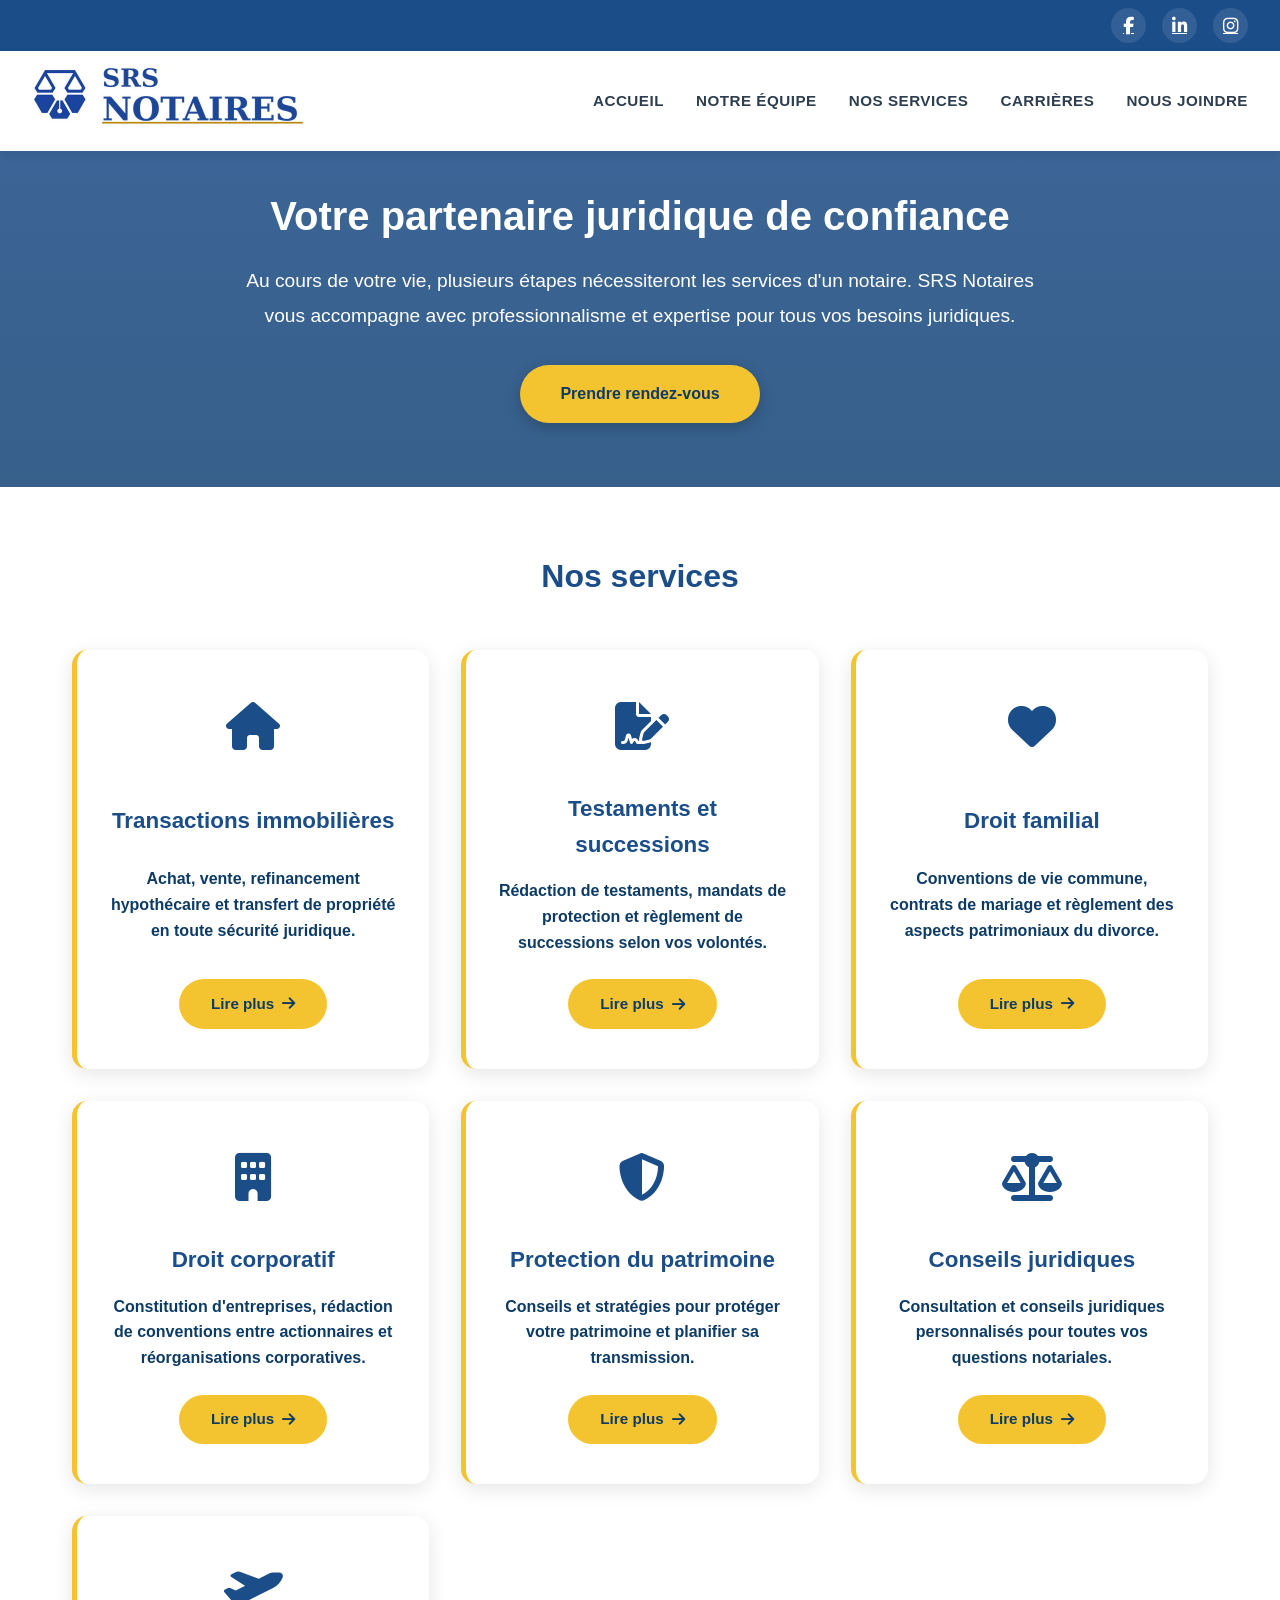
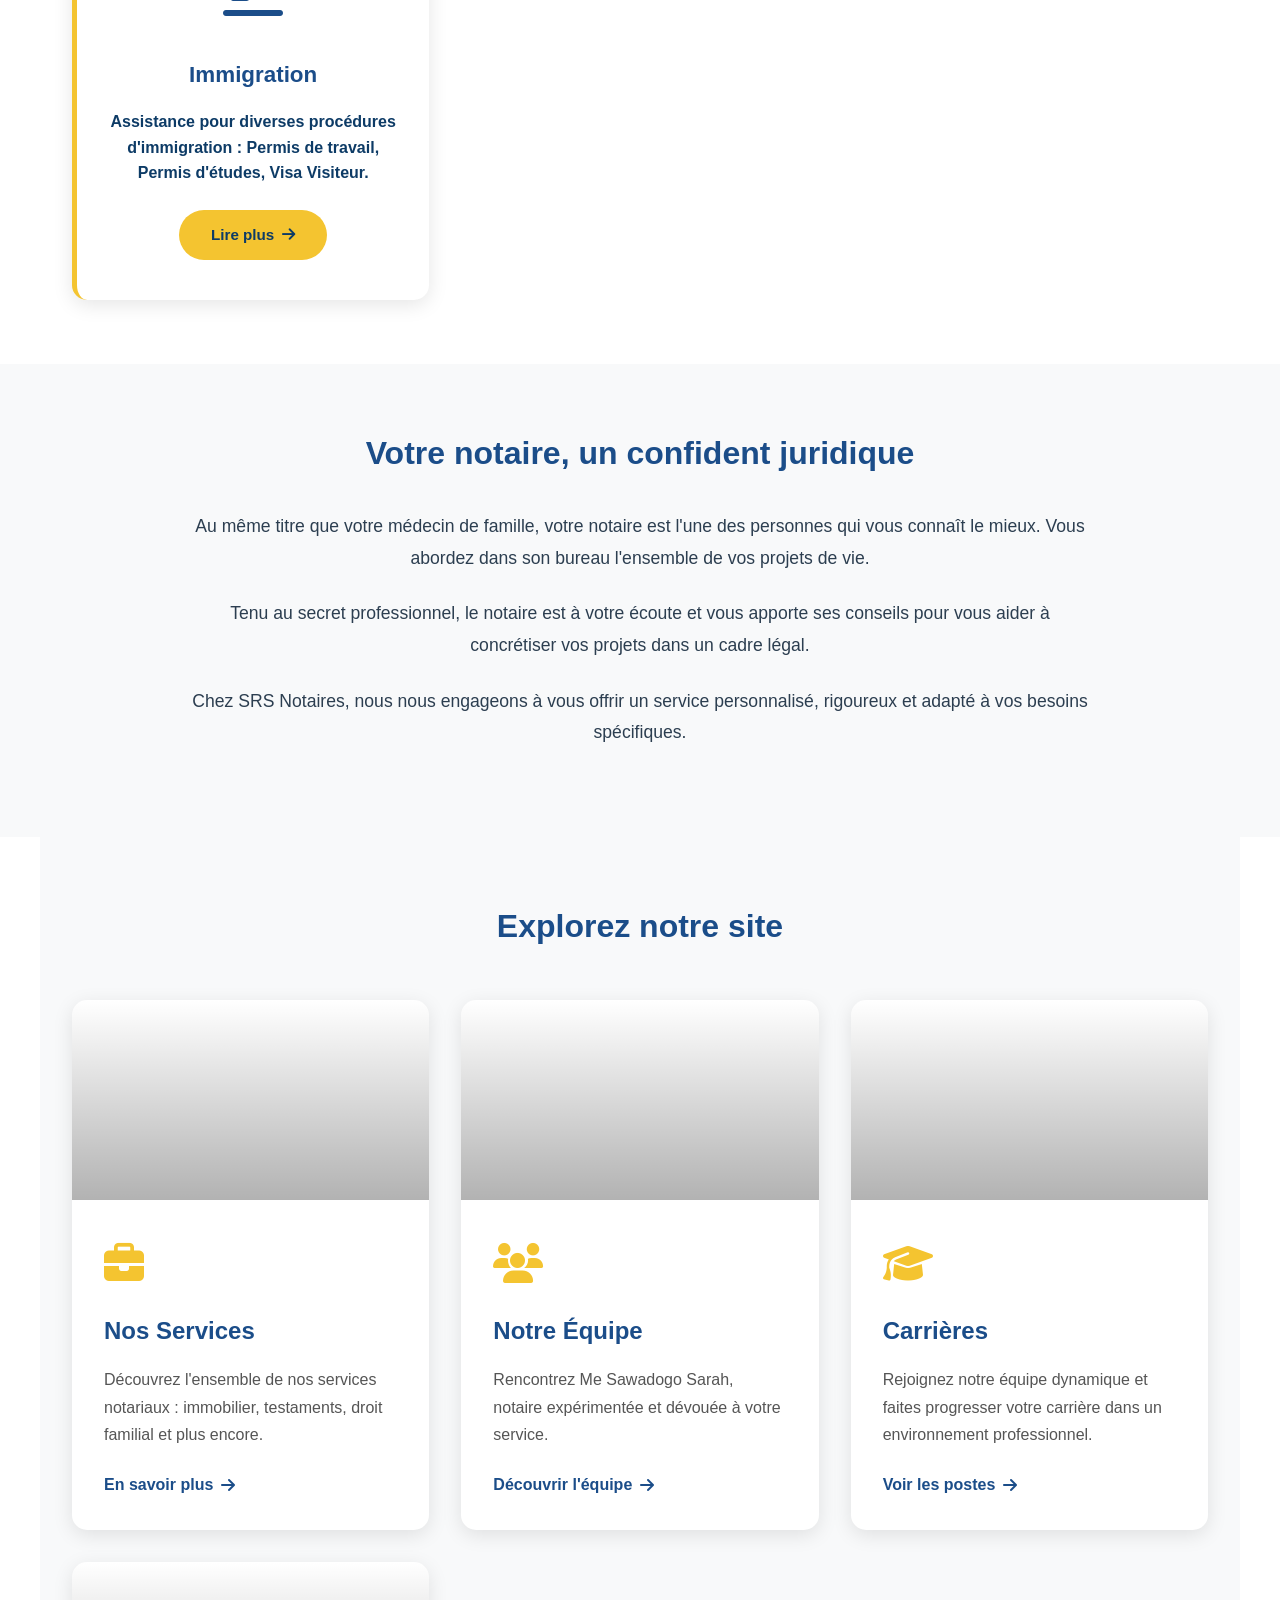
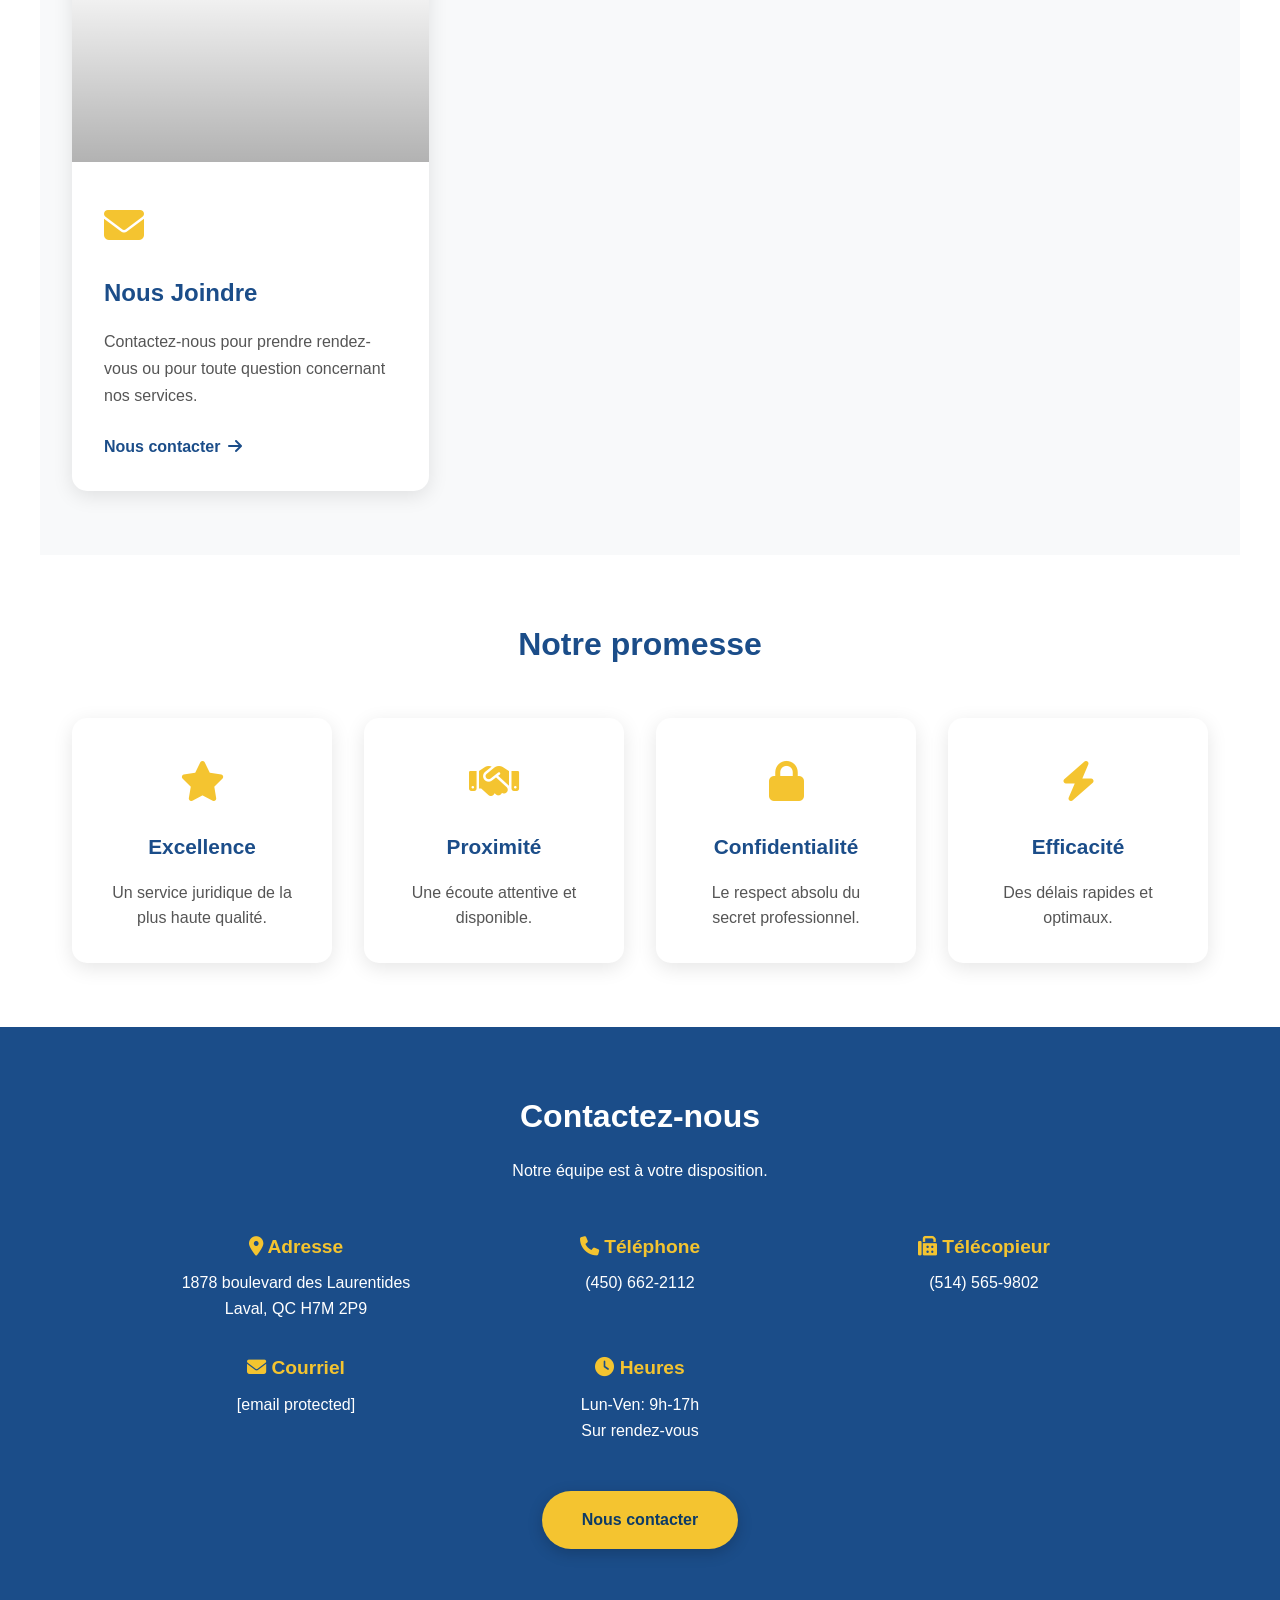
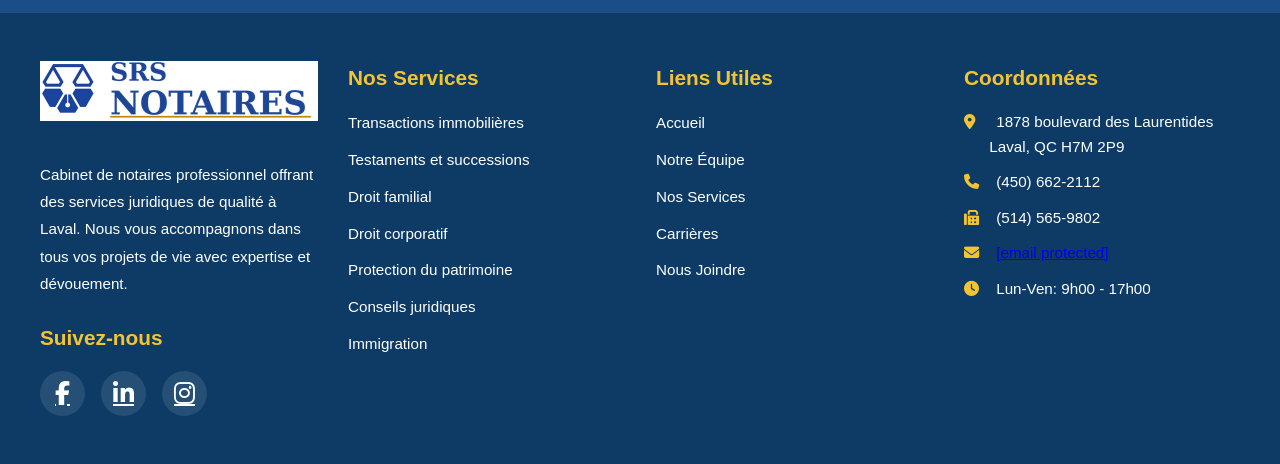
==== index.html @ dc70fb22 "Add files via upload" ====
<!DOCTYPE html>
<html lang="fr">
<head>
    <meta charset="UTF-8">
    <meta name="viewport" content="width=device-width, initial-scale=1.0">
    <title>SRS Notaires - Accueil</title>
    <meta name="description" content="Cabinet de notaires professionnel offrant des services juridiques de qualité à Laval. Transactions immobilières, testaments, successions et plus.">
    <link rel="stylesheet" href="https://cdnjs.cloudflare.com/ajax/libs/font-awesome/6.4.0/css/all.min.css">
    <link rel="stylesheet" href="style.css">
</head>
<body>
    <header>
        <div class="header-top">
            <div class="social-links">
                <a href="https://www.facebook.com/srsnotaires" target="_blank" aria-label="Facebook"><i class="fab fa-facebook-f"></i></a>
                <a href="https://www.linkedin.com/company/srsnotaires" target="_blank" aria-label="LinkedIn"><i class="fab fa-linkedin-in"></i></a>
                <a href="https://www.instagram.com/srsnotaires" target="_blank" aria-label="Instagram"><i class="fab fa-instagram"></i></a>
            </div>
        </div>
        <nav>
            <div class="logo">
                <a href="index.html">
                    <img src="logo-srs-notaires.png" alt="SRS Notaires Logo">
                </a>
            </div>
            <ul class="nav-links">
                <li><a href="index.html">Accueil</a></li>
                <li><a href="equipe.html">Notre Équipe</a></li>
                <li><a href="services.html">Nos Services</a></li>
                <li><a href="carrieres.html">Carrières</a></li>
                <li><a href="contact.html">Nous Joindre</a></li>
            </ul>
            <div class="menu-toggle" id="menuToggle">
                <span></span>
                <span></span>
                <span></span>
            </div>
        </nav>
    </header>

    <section class="hero" style="background: linear-gradient(rgba(27, 77, 137, 0.85), rgba(13, 59, 102, 0.85)), url('https://images.unsplash.com/photo-1450101499163-c8848c66ca85?w=1600&q=80') center/cover; background-attachment: fixed;">
        <h1>Votre partenaire juridique de confiance</h1>
        <p>Au cours de votre vie, plusieurs étapes nécessiteront les services d'un notaire. SRS Notaires vous accompagne avec professionnalisme et expertise pour tous vos besoins juridiques.</p>
        <a href="contact.html" class="cta-button">Prendre rendez-vous</a>
    </section>

    <section class="services">
        <h2 class="section-title">Nos services</h2>
        <div class="services-grid">
            <div class="service-card-home">
                <div class="service-icon"><i class="fas fa-home"></i></div>
                <h3>Transactions immobilières</h3>
                <p class="service-intro">Achat, vente, refinancement hypothécaire et transfert de propriété en toute sécurité juridique.</p>
                <a href="services.html#service-immobilier" class="service-read-more">
                    Lire plus <i class="fas fa-arrow-right"></i>
                </a>
            </div>

            <div class="service-card-home">
                <div class="service-icon"><i class="fas fa-file-signature"></i></div>
                <h3>Testaments et successions</h3>
                <p class="service-intro">Rédaction de testaments, mandats de protection et règlement de successions selon vos volontés.</p>
                <a href="services.html#service-testaments" class="service-read-more">
                    Lire plus <i class="fas fa-arrow-right"></i>
                </a>
            </div>

            <div class="service-card-home">
                <div class="service-icon"><i class="fas fa-heart"></i></div>
                <h3>Droit familial</h3>
                <p class="service-intro">Conventions de vie commune, contrats de mariage et règlement des aspects patrimoniaux du divorce.</p>
                <a href="services.html#service-familial" class="service-read-more">
                    Lire plus <i class="fas fa-arrow-right"></i>
                </a>
            </div>

            <div class="service-card-home">
                <div class="service-icon"><i class="fas fa-building"></i></div>
                <h3>Droit corporatif</h3>
                <p class="service-intro">Constitution d'entreprises, rédaction de conventions entre actionnaires et réorganisations corporatives.</p>
                <a href="services.html#service-corporatif" class="service-read-more">
                    Lire plus <i class="fas fa-arrow-right"></i>
                </a>
            </div>

            <div class="service-card-home">
                <div class="service-icon"><i class="fas fa-shield-alt"></i></div>
                <h3>Protection du patrimoine</h3>
                <p class="service-intro">Conseils et stratégies pour protéger votre patrimoine et planifier sa transmission.</p>
                <a href="services.html#service-patrimoine" class="service-read-more">
                    Lire plus <i class="fas fa-arrow-right"></i>
                </a>
            </div>

            <div class="service-card-home">
                <div class="service-icon"><i class="fas fa-balance-scale"></i></div>
                <h3>Conseils juridiques</h3>
                <p class="service-intro">Consultation et conseils juridiques personnalisés pour toutes vos questions notariales.</p>
                <a href="services.html#service-conseils" class="service-read-more">
                    Lire plus <i class="fas fa-arrow-right"></i>
                </a>
            </div>

            <div class="service-card-home">
                <div class="service-icon"><i class="fas fa-plane-departure"></i></div>
                <h3>Immigration</h3>
                <p class="service-intro">Assistance pour diverses procédures d'immigration : Permis de travail, Permis d'études, Visa Visiteur.</p>
                <a href="services.html#service-immigration" class="service-read-more">
                    Lire plus <i class="fas fa-arrow-right"></i>
                </a>
            </div>
        </div>
    </section>

    <section class="about">
        <div class="about-content">
            <h2>Votre notaire, un confident juridique</h2>
            <p>Au même titre que votre médecin de famille, votre notaire est l'une des personnes qui vous connaît le mieux. Vous abordez dans son bureau l'ensemble de vos projets de vie.</p>
            <p>Tenu au secret professionnel, le notaire est à votre écoute et vous apporte ses conseils pour vous aider à concrétiser vos projets dans un cadre légal.</p>
            <p>Chez SRS Notaires, nous nous engageons à vous offrir un service personnalisé, rigoureux et adapté à vos besoins spécifiques.</p>
        </div>
    </section>

    <section class="pages-preview">
        <h2 class="section-title">Explorez notre site</h2>
        <div class="pages-grid">
            <a href="services.html" class="page-preview-card">
                <div class="page-preview-image" style="background-image: url('https://images.unsplash.com/photo-1589829545856-d10d557cf95f?w=800&q=80');"></div>
                <div class="page-preview-content">
                    <div class="page-preview-icon"><i class="fas fa-briefcase"></i></div>
                    <h3>Nos Services</h3>
                    <p>Découvrez l'ensemble de nos services notariaux : immobilier, testaments, droit familial et plus encore.</p>
                    <span class="preview-link">En savoir plus <i class="fas fa-arrow-right"></i></span>
                </div>
            </a>

            <a href="equipe.html" class="page-preview-card">
                <div class="page-preview-image" style="background-image: url('https://images.unsplash.com/photo-1521791136064-7986c2920216?w=800&q=80');"></div>
                <div class="page-preview-content">
                    <div class="page-preview-icon"><i class="fas fa-users"></i></div>
                    <h3>Notre Équipe</h3>
                    <p>Rencontrez Me Sawadogo Sarah, notaire expérimentée et dévouée à votre service.</p>
                    <span class="preview-link">Découvrir l'équipe <i class="fas fa-arrow-right"></i></span>
                </div>
            </a>

            <a href="carrieres.html" class="page-preview-card">
                <div class="page-preview-image" style="background-image: url('https://images.unsplash.com/photo-1522071820081-009f0129c71c?w=800&q=80');"></div>
                <div class="page-preview-content">
                    <div class="page-preview-icon"><i class="fas fa-graduation-cap"></i></div>
                    <h3>Carrières</h3>
                    <p>Rejoignez notre équipe dynamique et faites progresser votre carrière dans un environnement professionnel.</p>
                    <span class="preview-link">Voir les postes <i class="fas fa-arrow-right"></i></span>
                </div>
            </a>

            <a href="contact.html" class="page-preview-card">
                <div class="page-preview-image" style="background-image: url('https://images.unsplash.com/photo-1423666639041-f56000c27a9a?w=800&q=80');"></div>
                <div class="page-preview-content">
                    <div class="page-preview-icon"><i class="fas fa-envelope"></i></div>
                    <h3>Nous Joindre</h3>
                    <p>Contactez-nous pour prendre rendez-vous ou pour toute question concernant nos services.</p>
                    <span class="preview-link">Nous contacter <i class="fas fa-arrow-right"></i></span>
                </div>
            </a>
        </div>
    </section>

    <section class="values">
        <h2 class="section-title">Notre promesse</h2>
        <div class="values-grid">
            <div class="value-card">
                <div class="value-icon"><i class="fas fa-star"></i></div>
                <h3>Excellence</h3>
                <p>Un service juridique de la plus haute qualité.</p>
            </div>
            <div class="value-card">
                <div class="value-icon"><i class="fas fa-handshake"></i></div>
                <h3>Proximité</h3>
                <p>Une écoute attentive et disponible.</p>
            </div>
            <div class="value-card">
                <div class="value-icon"><i class="fas fa-lock"></i></div>
                <h3>Confidentialité</h3>
                <p>Le respect absolu du secret professionnel.</p>
            </div>
            <div class="value-card">
                <div class="value-icon"><i class="fas fa-bolt"></i></div>
                <h3>Efficacité</h3>
                <p>Des délais rapides et optimaux.</p>
            </div>
        </div>
    </section>

    <section class="contact">
        <div class="contact-content">
            <h2>Contactez-nous</h2>
            <p>Notre équipe est à votre disposition.</p>
            <div class="contact-info">
                <div class="contact-item">
                    <h3><i class="fas fa-map-marker-alt"></i> Adresse</h3>
                    <p>1878 boulevard des Laurentides<br>Laval, QC H7M 2P9</p>
                </div>
                <div class="contact-item">
                    <h3><i class="fas fa-phone"></i> Téléphone</h3>
                    <p>(450) 662-2112</p>
                </div>
                <div class="contact-item">
                    <h3><i class="fas fa-fax"></i> Télécopieur</h3>
                    <p>(514) 565-9802</p>
                </div>
                <div class="contact-item">
                    <h3><i class="fas fa-envelope"></i> Courriel</h3>
                    <p><a href="/cdn-cgi/l/email-protection#e0898e868fa09392938e8f948189928593ce838f8d"><span class="__cf_email__" data-cfemail="6b02050d042b18191805041f0a02190e1845080406">[email&#160;protected]</span></a></p>
                </div>
                <div class="contact-item">
                    <h3><i class="fas fa-clock"></i> Heures</h3>
                    <p>Lun-Ven: 9h-17h<br>Sur rendez-vous</p>
                </div>
            </div>
            <a href="contact.html" class="cta-button">Nous contacter</a>
        </div>
    </section>

    <footer>
        <div class="footer-content">
            <div class="footer-column">
                <div class="footer-logo">
                    <img src="logo-srs-notaires.png" alt="SRS Notaires">
                </div>
                <p class="footer-description">
                    Cabinet de notaires professionnel offrant des services juridiques de qualité à Laval. Nous vous accompagnons dans tous vos projets de vie avec expertise et dévouement.
                </p>
                <div class="footer-social">
                    <h3>Suivez-nous</h3>
                    <div class="social-links">
                        <a href="https://www.facebook.com/srsnotaires" target="_blank" aria-label="Facebook"><i class="fab fa-facebook-f"></i></a>
                        <a href="https://www.linkedin.com/company/srsnotaires" target="_blank" aria-label="LinkedIn"><i class="fab fa-linkedin-in"></i></a>
                        <a href="https://www.instagram.com/srsnotaires" target="_blank" aria-label="Instagram"><i class="fab fa-instagram"></i></a>
                    </div>
                </div>
            </div>

            <div class="footer-column">
                <h3>Nos Services</h3>
                <ul class="footer-links">
                    <li><a href="services.html">Transactions immobilières</a></li>
                    <li><a href="services.html">Testaments et successions</a></li>
                    <li><a href="services.html">Droit familial</a></li>
                    <li><a href="services.html">Droit corporatif</a></li>
                    <li><a href="services.html">Protection du patrimoine</a></li>
                    <li><a href="services.html">Conseils juridiques</a></li>
                    <li><a href="services.html">Immigration</a></li>
                </ul>
            </div>

            <div class="footer-column">
                <h3>Liens Utiles</h3>
                <ul class="footer-links">
                    <li><a href="index.html">Accueil</a></li>
                    <li><a href="equipe.html">Notre Équipe</a></li>
                    <li><a href="services.html">Nos Services</a></li>
                    <li><a href="carrieres.html">Carrières</a></li>
                    <li><a href="contact.html">Nous Joindre</a></li>
                </ul>
            </div>

            <div class="footer-column footer-contact">
                <h3>Coordonnées</h3>
                <p><i class="fas fa-map-marker-alt"></i> 1878 boulevard des Laurentides<br>
                &nbsp;&nbsp;&nbsp;&nbsp;&nbsp;&nbsp;Laval, QC H7M 2P9</p>
                <p><i class="fas fa-phone"></i> (450) 662-2112</p>
                <p><i class="fas fa-fax"></i> (514) 565-9802</p>
                <p><i class="fas fa-envelope"></i> <a href="/cdn-cgi/l/email-protection#244d4a424b645756574a4b50454d5641570a474b49"><span class="__cf_email__" data-cfemail="93fafdf5fcd3e0e1e0fdfce7f2fae1f6e0bdf0fcfe">[email&#160;protected]</span></a></p>
                <p><i class="fas fa-clock"></i> Lun-Ven: 9h00 - 17h00</p>
---- style.css ----
* {
    margin: 0;
    padding: 0;
    box-sizing: border-box;
}

html {
    scroll-behavior: smooth;
}

:root {
    --primary-color: #1B4D89;
    --secondary-color: #F4C430;
    --accent-color: #0D3B66;
    --text-dark: #2c3e50;
    --text-light: #ffffff;
    --bg-light: #f8f9fa;
    --bg-white: #ffffff;
}

body {
    font-family: 'Segoe UI', Tahoma, Geneva, Verdana, sans-serif;
    line-height: 1.6;
    color: var(--text-dark);
}

/* Header */
header {
    background: var(--bg-white);
    box-shadow: 0 2px 10px rgba(0,0,0,0.1);
    position: fixed;
    width: 100%;
    top: 0;
    z-index: 1000;
}

.header-top {
    background: var(--primary-color);
    padding: 0.5rem 2rem;
    display: flex;
    justify-content: flex-end;
    align-items: center;
}

.header-top .social-links {
    display: flex;
    gap: 1rem;
}

.header-top .social-links a {
    color: var(--text-light);
    font-size: 1.1rem;
    transition: all 0.3s;
    display: flex;
    align-items: center;
    justify-content: center;
    width: 35px;
    height: 35px;
    border-radius: 50%;
    background: rgba(255, 255, 255, 0.1);
}

.header-top .social-links a:hover {
    color: var(--secondary-color);
    background: rgba(255, 255, 255, 0.2);
    transform: translateY(-2px);
}

nav {
    max-width: 1400px;
    margin: 0 auto;
    padding: 1rem 2rem;
    display: flex;
    justify-content: space-between;
    align-items: center;
}

.logo {
    flex-shrink: 0;
}

.logo img {
    height: 60px;
    width: auto;
}

.nav-links {
    display: flex;
    list-style: none;
    gap: 2rem;
    align-items: center;
}

.nav-links a {
    text-decoration: none;
    color: var(--text-dark);
    font-weight: 600;
    font-size: 0.95rem;
    text-transform: uppercase;
    letter-spacing: 0.5px;
    transition: color 0.3s;
    white-space: nowrap;
}

.nav-links a:hover {
    color: var(--primary-color);
}

/* Menu hamburger */
.menu-toggle {
    display: none;
    flex-direction: column;
    cursor: pointer;
    z-index: 1001;
}

.menu-toggle span {
    width: 28px;
    height: 3px;
    background: var(--primary-color);
    margin: 3px 0;
    transition: 0.3s;
    border-radius: 2px;
}

.menu-toggle.active span:nth-child(1) {
    transform: rotate(-45deg) translate(-5px, 6px);
}

.menu-toggle.active span:nth-child(2) {
    opacity: 0;
}

.menu-toggle.active span:nth-child(3) {
    transform: rotate(45deg) translate(-5px, -6px);
}

/* Hero Section */
.hero {
    margin-top: 120px;
    color: var(--text-light);
    padding: 4rem 2rem;
    text-align: center;
    background-size: cover;
    background-position: center;
    position: relative;
}

.hero h1 {
    font-size: 2.5rem;
    margin-bottom: 1rem;
    font-weight: 700;
}

.hero p {
    font-size: 1.2rem;
    max-width: 800px;
    margin: 0 auto 2rem;
    line-height: 1.8;
}

.cta-button {
    display: inline-block;
    padding: 1rem 2.5rem;
    background: var(--secondary-color);
    color: var(--accent-color);
    text-decoration: none;
    border-radius: 50px;
    font-weight: 700;
    transition: all 0.3s;
    box-shadow: 0 4px 15px rgba(0,0,0,0.2);
}

.cta-button:hover {
    background: #FFD700;
    transform: translateY(-2px);
    box-shadow: 0 6px 20px rgba(0,0,0,0.3);
}

/* Services Section */
.services {
    max-width: 1200px;
    margin: 0 auto;
    padding: 4rem 2rem;
}

/* Service cards for home page (simplified) */
.service-card-home {
    background: var(--bg-white);
    padding: 2.5rem 2rem;
    border-radius: 15px;
    box-shadow: 0 5px 20px rgba(0,0,0,0.1);
    transition: all 0.3s;
    border-left: 5px solid var(--secondary-color);
    text-align: center;
    display: flex;
    flex-direction: column;
    align-items: center;
    justify-content: space-between;
    min-height: 320px;
}

.service-card-home:hover {
    transform: translateY(-8px);
    box-shadow: 0 10px 35px rgba(0,0,0,0.15);
    border-left-color: var(--primary-color);
}

.service-card-home .service-icon {
    font-size: 3rem;
    color: var(--primary-color);
    margin-bottom: 1.5rem;
}

.service-card-home h3 {
    color: var(--primary-color);
    margin-bottom: 1rem;
    font-size: 1.4rem;
    font-weight: 700;
}

.service-card-home .service-intro {
    color: var(--accent-color);
    font-weight: 600;
    font-size: 1rem;
    line-height: 1.6;
    margin-bottom: 1.5rem;
    text-align: center;
}

.service-read-more {
    display: inline-flex;
    align-items: center;
    gap: 0.5rem;
    padding: 0.8rem 2rem;
    background: var(--secondary-color);
    color: var(--accent-color);
    text-decoration: none;
    border-radius: 50px;
    font-weight: 600;
    transition: all 0.3s;
    font-size: 0.95rem;
}

.service-read-more:hover {
    background: #FFD700;
    transform: translateX(5px);
    gap: 1rem;
}

.service-read-more i {
    transition: transform 0.3s;
}

.service-read-more:hover i {
    transform: translateX(3px);
}

/* Service cards for services page (detailed) */
.service-card {
    background: var(--bg-white);
    padding: 2rem;
    border-radius: 15px;
    box-shadow: 0 5px 20px rgba(0,0,0,0.1);
    transition: all 0.3s;
    border-left: 5px solid var(--secondary-color);
    scroll-margin-top: 140px;
}

.service-card:target {
    border-left-color: var(--primary-color);
    box-shadow: 0 15px 50px rgba(27, 77, 137, 0.3);
    animation: highlight 1s ease-in-out;
}

@keyframes highlight {
    0%, 100% {
        transform: scale(1);
    }
    50% {
        transform: scale(1.02);
    }
}

.service-card:hover {
    transform: translateY(-8px);
    box-shadow: 0 10px 35px rgba(0,0,0,0.15);
    border-left-color: var(--primary-color);
}

.service-card .service-icon {
    font-size: 2.5rem;
    color: var(--primary-color);
    margin-bottom: 1.5rem;
}

.service-card h3 {
    color: var(--primary-color);
    margin-bottom: 1rem;
    font-size: 1.4rem;
    font-weight: 700;
}

.section-title {
    text-align: center;
    font-size: 2rem;
    color: var(--primary-color);
    margin-bottom: 3rem;
    font-weight: 700;
}

.services-grid {
    display: grid;
    grid-template-columns: repeat(auto-fit, minmax(280px, 1fr));
    gap: 2rem;
}

.service-card .service-subtitle {
    color: var(--accent-color);
    font-weight: 600;
    margin-bottom: 1rem;
    font-size: 1rem;
    line-height: 1.5;
}

.service-card .service-description {
    color: #555;
    font-size: 0.95rem;
    line-height: 1.6;
}

.service-details {
    margin-top: 1rem;
    overflow: hidden;
    transition: all 0.3s ease;
}

.service-details ul {
    list-style: none;
    margin: 0;
    padding: 0;
}

.service-details li {
    margin-bottom: 0.7rem;
}

.read-more-btn {
    display: inline-block;
    margin-top: 1rem;
    padding: 0.7rem 1.5rem;
    background: var(--secondary-color);
    color: var(--accent-color);
    border: none;
    border-radius: 25px;
    font-weight: 600;
    font-size: 0.95rem;
    cursor: pointer;
    transition: all 0.3s;
    font-family: inherit;
}

.read-more-btn:hover {
    background: #FFD700;
    transform: translateY(-2px);
}

.read-more-btn i {
    margin-left: 0.5rem;
    transition: transform 0.3s;
}

.read-more-btn.active i {
    transform: rotate(180deg);
}

/* About Section */
.about {
    background: var(--bg-light);
    padding: 4rem 2rem;
}

.about-content {
    max-width: 900px;
    margin: 0 auto;
    text-align: center;
}

.about-content h2 {
    font-size: 2rem;
    color: var(--primary-color);
    margin-bottom: 2rem;
    font-weight: 700;
}

.about-content p {
    font-size: 1.1rem;
    margin-bottom: 1.5rem;
    line-height: 1.8;
}

/* Values Section */
.values {
    max-width: 1200px;
    margin: 0 auto;
    padding: 4rem 2rem;
}

/* Pages Preview Section */
.pages-preview {
    max-width: 1200px;
    margin: 0 auto;
    padding: 4rem 2rem;
    background: var(--bg-light);
}

.pages-grid {
    display: grid;
    grid-template-columns: repeat(auto-fit, minmax(280px, 1fr));
    gap: 2rem;
}

.page-preview-card {
    background: var(--bg-white);
    border-radius: 15px;
    overflow: hidden;
    box-shadow: 0 5px 20px rgba(0,0,0,0.1);
    transition: all 0.3s;
    text-decoration: none;
    color: inherit;
    display: flex;
    flex-direction: column;
}

.page-preview-card:hover {
    transform: translateY(-10px);
    box-shadow: 0 15px 40px rgba(0,0,0,0.2);
}

.page-preview-image {
    width: 100%;
    height: 200px;
    background-size: cover;
    background-position: center;
    position: relative;
}

.page-preview-image::after {
    content: '';
    position: absolute;
    top: 0;
    left: 0;
    right: 0;
    bottom: 0;
    background: linear-gradient(to bottom, transparent, rgba(0,0,0,0.3));
}

.page-preview-content {
    padding: 2rem;
    flex: 1;
    display: flex;
    flex-direction: column;
}

.page-preview-icon {
    font-size: 2.5rem;
    color: var(--secondary-color);
    margin-bottom: 1rem;
}

.page-preview-content h3 {
    color: var(--primary-color);
    font-size: 1.5rem;
    margin-bottom: 1rem;
    font-weight: 700;
}

.page-preview-content p {
    color: #555;
    line-height: 1.7;
    margin-bottom: 1.5rem;
    flex: 1;
}

.preview-link {
    color: var(--primary-color);
    font-weight: 600;
    display: inline-flex;
    align-items: center;
    gap: 0.5rem;
    transition: all 0.3s;
}

.page-preview-card:hover .preview-link {
    color: var(--secondary-color);
    gap: 1rem;
}

.preview-link i {
    transition: transform 0.3s;
}

.page-preview-card:hover .preview-link i {
    transform: translateX(5px);
}

.values-grid {
    display: grid;
    grid-template-columns: repeat(auto-fit, minmax(250px, 1fr));
    gap: 2rem;
}

.value-card {
    text-align: center;
    padding: 2rem;
    background: var(--bg-white);
    border-radius: 15px;
    box-shadow: 0 5px 20px rgba(0,0,0,0.1);
    transition: all 0.3s;
}

.value-card:hover {
    transform: translateY(-5px);
    box-shadow: 0 10px 35px rgba(0,0,0,0.15);
}

.value-icon {
    font-size: 2.5rem;
    color: var(--secondary-color);
    margin-bottom: 1rem;
}

.value-card h3 {
    color: var(--primary-color);
    margin-bottom: 1rem;
    font-size: 1.3rem;
    font-weight: 700;
}

.value-card p {
    color: #555;
    font-size: 1rem;
}

/* Contact Section */
.contact {
    background: var(--primary-color);
    color: var(--text-light);
    padding: 4rem 2rem;
    text-align: center;
}

.contact-content {
    max-width: 1000px;
    margin: 0 auto;
}

.contact-content h2 {
    font-size: 2rem;
    margin-bottom: 1rem;
    font-weight: 700;
}

.contact-info {
    display: grid;
    grid-template-columns: repeat(auto-fit, minmax(250px, 1fr));
    gap: 2rem;
    margin: 3rem 0;
}

.contact-item h3 {
    font-size: 1.2rem;
    margin-bottom: 0.5rem;
    color: var(--secondary-color);
}

.contact-item p {
    font-size: 1rem;
    line-height: 1.6;
}

.contact-item a {
    color: var(--text-light);
    text-decoration: none;
}

.contact-item a:hover {
    color: var(--secondary-color);
}

/* Footer */
footer {
    background: var(--accent-color);
    color: var(--text-light);
    padding: 3rem 2rem 1rem;
}

.footer-content {
    max-width: 1200px;
    margin: 0 auto;
    display: grid;
    grid-template-columns: repeat(auto-fit, minmax(250px, 1fr));
    gap: 2rem;
    margin-bottom: 2rem;
}

.footer-column h3 {
    font-size: 1.3rem;
    margin-bottom: 1rem;
    color: var(--secondary-color);
}

.footer-description {
    font-size: 0.95rem;
    line-height: 1.8;
    margin-top: 1rem;
}

.footer-links {
    list-style: none;
}

.footer-links li {
    margin-bottom: 0.7rem;
}

.footer-links a {
    color: var(--text-light);
    text-decoration: none;
    font-size: 0.95rem;
    transition: color 0.3s;
}

.footer-links a:hover {
    color: var(--secondary-color);
}

.footer-contact p {
    margin-bottom: 0.7rem;
    font-size: 0.95rem;
}

.footer-contact i {
    color: var(--secondary-color);
    margin-right: 0.5rem;
    width: 20px;
}

.footer-logo img {
    height: 60px;
    width: auto;
    margin-bottom: 1rem;
}

/* Social Links dans le footer */
.footer-social {
    margin-top: 1.5rem;
}

.footer-social h3 {
    font-size: 1.3rem;
    margin-bottom: 1rem;
    color: var(--secondary-color);
}

.social-links {
    display: flex;
    gap: 1rem;
    justify-content: flex-start;
}

.social-links a {
    color: var(--text-light);
    font-size: 1.5rem;
    transition: all 0.3s;
    display: flex;
    align-items: center;
    justify-content: center;
    width: 45px;
    height: 45px;
    border-radius: 50%;
    background: rgba(255, 255, 255, 0.1);
}

.social-links a:hover {
    color: var(--secondary-color);
    background: rgba(255, 255, 255, 0.2);
    transform: translateY(-3px);
}

.footer-bottom {
    border-top: 1px solid rgba(255, 255, 255, 0.1);
    padding-top: 1.5rem;
    text-align: center;
    font-size: 0.9rem;
}

/* Team Section */
.team {
    max-width: 1200px;
    margin: 0 auto;
    padding: 4rem 2rem;
}

.team-grid {
    display: grid;
    grid-template-columns: repeat(auto-fit, minmax(280px, 1fr));
    gap: 2rem;
}

.team-member {
    background: var(--bg-white);
    padding: 2rem;
    border-radius: 15px;
    box-shadow: 0 5px 20px rgba(0,0,0,0.1);
    text-align: center;
    transition: all 0.3s;
}

.team-member:hover {
    transform: translateY(-8px);
    box-shadow: 0 10px 35px rgba(0,0,0,0.15);
}

.team-member img {
    width: 150px;
    height: 150px;
    border-radius: 50%;
    margin-bottom: 1.5rem;
    object-fit: cover;
    border: 5px solid var(--secondary-color);
}

.team-member h3 {
    color: var(--primary-color);
    font-size: 1.4rem;
    margin-bottom: 0.5rem;
}

.team-member .title {
    color: var(--secondary-color);
    font-weight: 600;
    font-size: 1.1rem;
    margin-bottom: 1rem;
}

.team-member p {
    color: #555;
    font-size: 0.95rem;
    line-height: 1.6;
}

/* Responsive Design */
@media (max-width: 768px) {
    .header-top {
        padding: 0.5rem 1rem;
        justify-content: center;
    }

    .header-top .social-links a {
        width: 32px;
        height: 32px;
        font-size: 1rem;
    }

    .menu-toggle {
        display: flex;
    }

    nav {
        padding: 1rem;
    }

    .logo img {
        height: 50px;
    }

    .nav-links {
        position: fixed;
        top: 112px;
        left: -100%;
        width: 100%;
        height: calc(100vh - 112px);
        background: var(--bg-white);
        flex-direction: column;
        justify-content: flex-start;
        padding: 2rem;
        gap: 0;
        box-shadow: 0 5px 20px rgba(0,0,0,0.1);
        transition: left 0.3s ease-in-out;
        overflow-y: auto;
    }

    .nav-links.active {
        left: 0;
    }

    .nav-links li {
        width: 100%;
        text-align: center;
        border-bottom: 1px solid #eee;
    }

    .nav-links a {
        display: block;
        padding: 1rem;
        font-size: 1.1rem;
    }

    .hero {
        margin-top: 112px;
        padding: 3rem 1.5rem;
    }

    .hero h1 {
        font-size: 1.8rem;
    }

    .hero p {
        font-size: 1rem;
    }

    .section-title {
        font-size: 1.6rem;
    }

    .services {
        padding: 3rem 1rem;
    }

    .services-grid {
        grid-template-columns: 1fr;
        gap: 1.5rem;
    }

    .service-card-home {
        min-height: auto;
        padding: 2rem 1.5rem;
    }

    .service-card-home .service-icon {
        font-size: 2.5rem;
    }

    .service-card-home h3 {
        font-size: 1.2rem;
    }

    .service-read-more {
        padding: 0.7rem 1.5rem;
        font-size: 0.9rem;
    }

    .about {
        padding: 3rem 1rem;
    }

    .about-content h2 {
        font-size: 1.6rem;
    }

    .about-content p {
        font-size: 1rem;
    }

    .values {
        padding: 3rem 1rem;
    }

    .values-grid {
        grid-template-columns: 1fr;
        gap: 1.5rem;
    }

    .pages-preview {
        padding: 3rem 1rem;
    }

    .pages-grid {
        grid-template-columns: 1fr;
        gap: 1.5rem;
    }

    .contact {
        padding: 3rem 1rem;
    }

    .contact-content h2 {
        font-size: 1.6rem;
    }

    .contact-info {
        grid-template-columns: 1fr;
        gap: 1.5rem;
    }

    .footer-content {
        grid-template-columns: 1fr;
        gap: 2rem;
    }

    .social-links {
        justify-content: center;
    }

    .team {
        padding: 3rem 1rem;
    }

    .team-grid {
        grid-template-columns: 1fr;
    }

    .cta-button {
        padding: 0.8rem 2rem;
        font-size: 0.95rem;
    }
}

@media (max-width: 480px) {
    .hero h1 {
        font-size: 1.5rem;
    }

    .hero p {
        font-size: 0.95rem;
    }

    .section-title {
        font-size: 1.4rem;
    }

    .service-card {
        padding: 1.5rem;
    }

    .service-card h3 {
        font-size: 1.2rem;
    }

    .footer-bottom {
        font-size: 0.8rem;
    }
}

/* Form validation styles */
.error-message {
    display: block;
    color: #e74c3c;
    font-size: 0.85rem;
    margin-top: 0.3rem;
    min-height: 1.2rem;
    font-weight: 600;
}

.success-message {
    background: #d4edda;
    border: 1px solid #c3e6cb;
    border-radius: 10px;
    padding: 1.5rem;
    color: #155724;
    text-align: center;
    font-size: 1.1rem;
    margin-top: 1rem;
}

.success-message i {
    color: #28a745;
    font-size: 2rem;
    display: block;
    margin-bottom: 0.5rem;
}

.submit-button i {
    margin-right: 0.5rem;
}

/* File upload styles */
.file-upload-container {
    margin-top: 1rem;
}

.file-upload-label {
    display: inline-block;
    padding: 0.8rem 1.5rem;
    background: #F4C430;
    color: #0D3B66;
    border-radius: 25px;
    cursor: pointer;
    transition: all 0.3s;
    font-weight: 600;
}

.file-upload-label:hover {
    background: #FFD700;
    transform: translateY(-2px);
}

.file-upload-label i {
    margin-right: 0.5rem;
}

input[type="file"] {
    display: none;
}

.file-name-display {
    display: inline-block;
    margin-left: 1rem;
    color: #666;
    font-size: 0.95rem;
}

.file-name-display.has-file {
    color: #28a745;
    font-weight: 600;
}

.file-size-info {
    display: block;
    font-size: 0.85rem;
    color: #666;
    margin-top: 0.5rem;
}

/* Application form styles */
.application-form {
    margin-top: 1.5rem;
    padding-top: 1.5rem;
    border-top: 2px dashed #e0e0e0;
}

.apply-button {
    display: inline-flex;
    align-items: center;
    gap: 0.5rem;
    padding: 0.8rem 2rem;
    background: #F4C430;
    color: #0D3B66;
    text-decoration: none;
    border: none;
    border-radius: 50px;
    font-weight: 600;
    transition: all 0.3s;
    margin-top: 1rem;
    cursor: pointer;
    font-family: inherit;
    font-size: 0.95rem;
}

.apply-button:hover {
    background: #FFD700;
    transform: translateY(-2px);
}

.apply-button i {
    font-size: 1rem;
}

/* Scroll behavior for career anchors */
.spontaneous-application {
    scroll-margin-top: 140px;
}

.spontaneous-application:target {
    animation: highlightSection 1.5s ease-in-out;
}

@keyframes highlightSection {
    0%, 100% {
        background: #f8f9fa;
    }
    50% {
        background: #fff3cd;
    }
}

/* Style for job cards */
.job-card {
    scroll-margin-top: 140px;
}

/* Enhanced application form styles */
.form-section {
    background: #f8f9fa;
    padding: 2rem;
    border-radius: 10px;
    margin-bottom: 2rem;
}

.form-section h4 {
    color: #1B4D89;
    margin-bottom: 1.5rem;
    font-size: 1.2rem;
    display: flex;
    align-items: center;
    gap: 0.5rem;
}

.form-section h4 i {
    color: #F4C430;
    font-size: 1.3rem;
}

.form-row {
    display: grid;
    grid-template-columns: 1fr 1fr;
    gap: 1.5rem;
}

.form-group {
    margin-bottom: 1.5rem;
}

.form-group label {
    display: block;
    margin-bottom: 0.5rem;
    color: #0D3B66;
    font-weight: 600;
    font-size: 0.95rem;
}

.form-group input[type="text"],
.form-group input[type="email"],
.form-group input[type="tel"],
.form-group select,
.form-group textarea {
    width: 100%;
    padding: 0.8rem;
    border: 2px solid #e0e0e0;
    border-radius: 8px;
    font-size: 0.95rem;
    transition: border-color 0.3s;
    font-family: inherit;
}

.form-group input:focus,
.form-group select:focus,
.form-group textarea:focus {
    outline: none;
    border-color: #1B4D89;
}

.form-group select {
    cursor: pointer;
    background-color: white;
}

.form-group textarea {
    resize: vertical;
}

.form-actions {
    text-align: center;
    margin-top: 2rem;
}

.application-form .apply-button {
    padding: 1rem 3rem;
    font-size: 1.1rem;
}

.success-message h4 {
    color: #155724;
    margin-bottom: 1rem;
    font-size: 1.3rem;
}

.success-message p {
    color: #155724;
    line-height: 1.6;
}

/* Responsive for form */
@media (max-width: 768px) {
    .form-row {
        grid-template-columns: 1fr;
        gap: 0;
    }
    
    .form-section {
        padding: 1.5rem;
    }
    
    .form-section h4 {
        font-size: 1.1rem;
    }
}
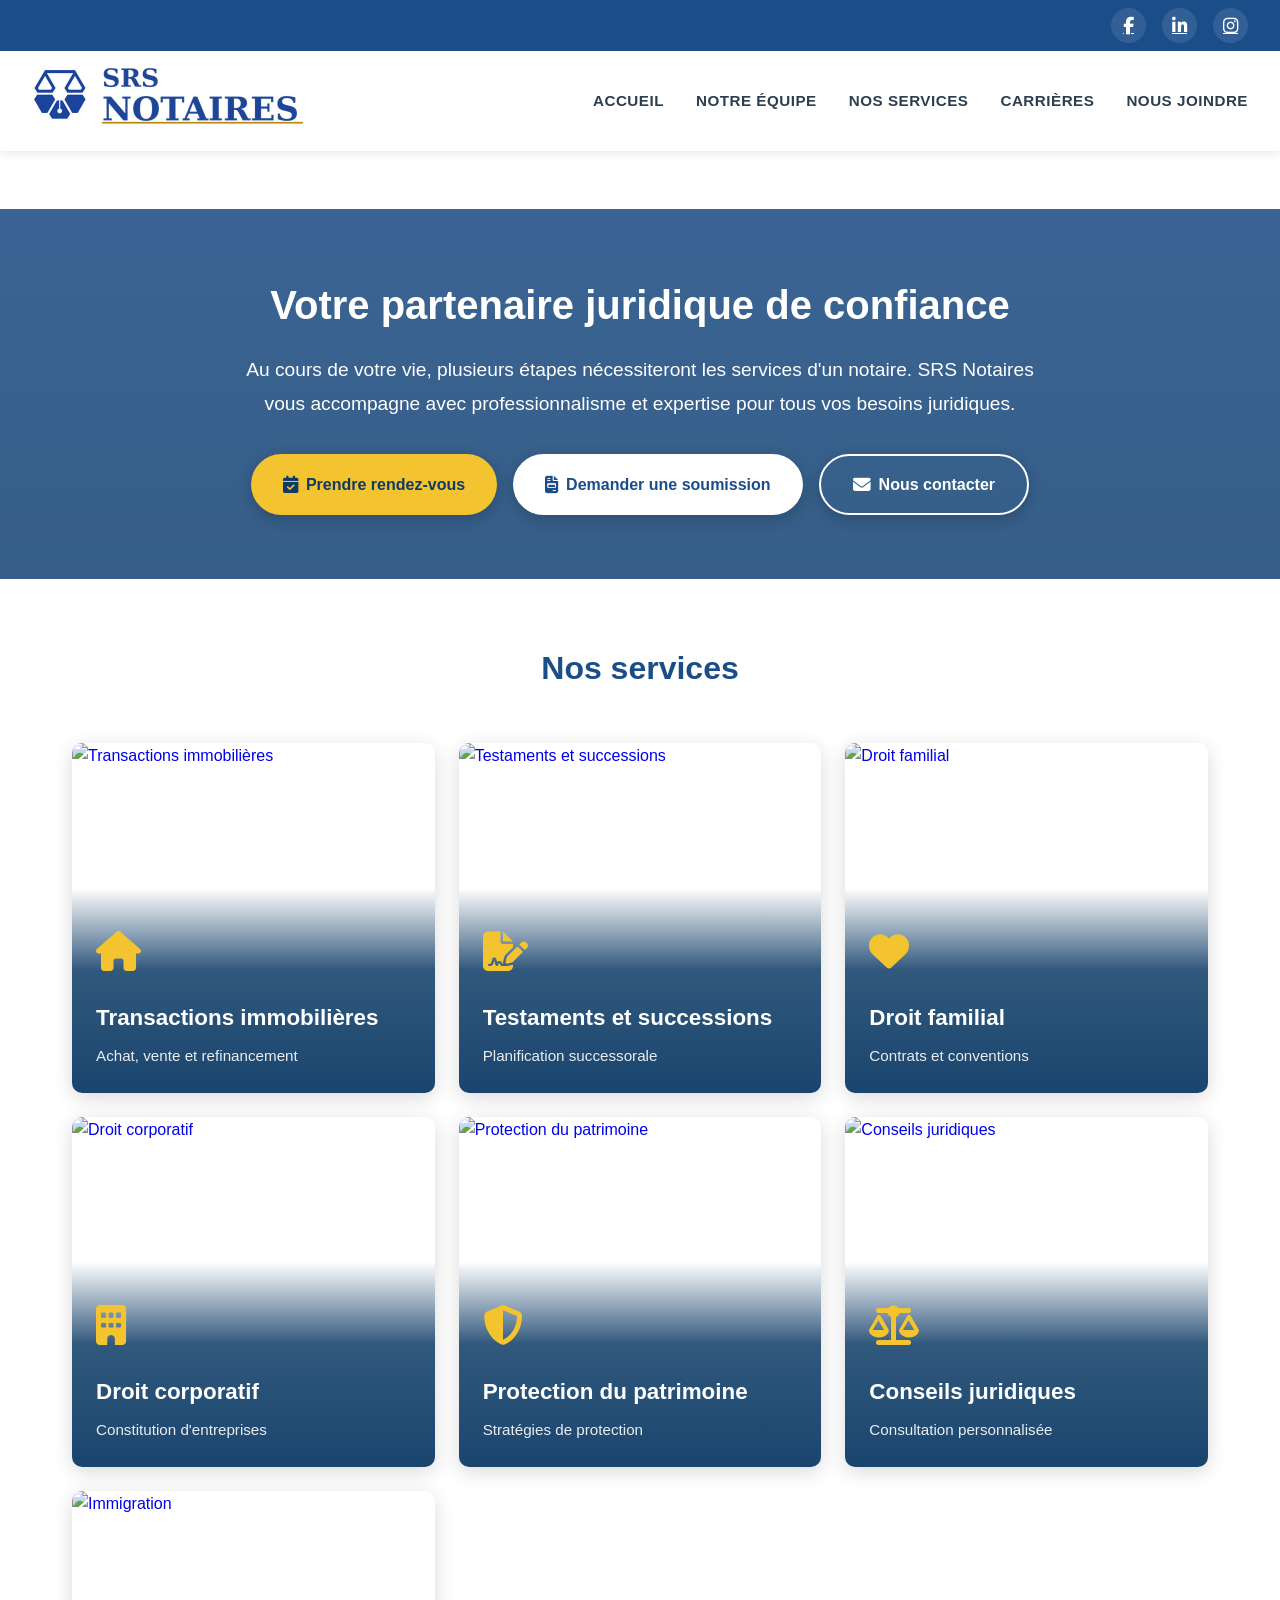
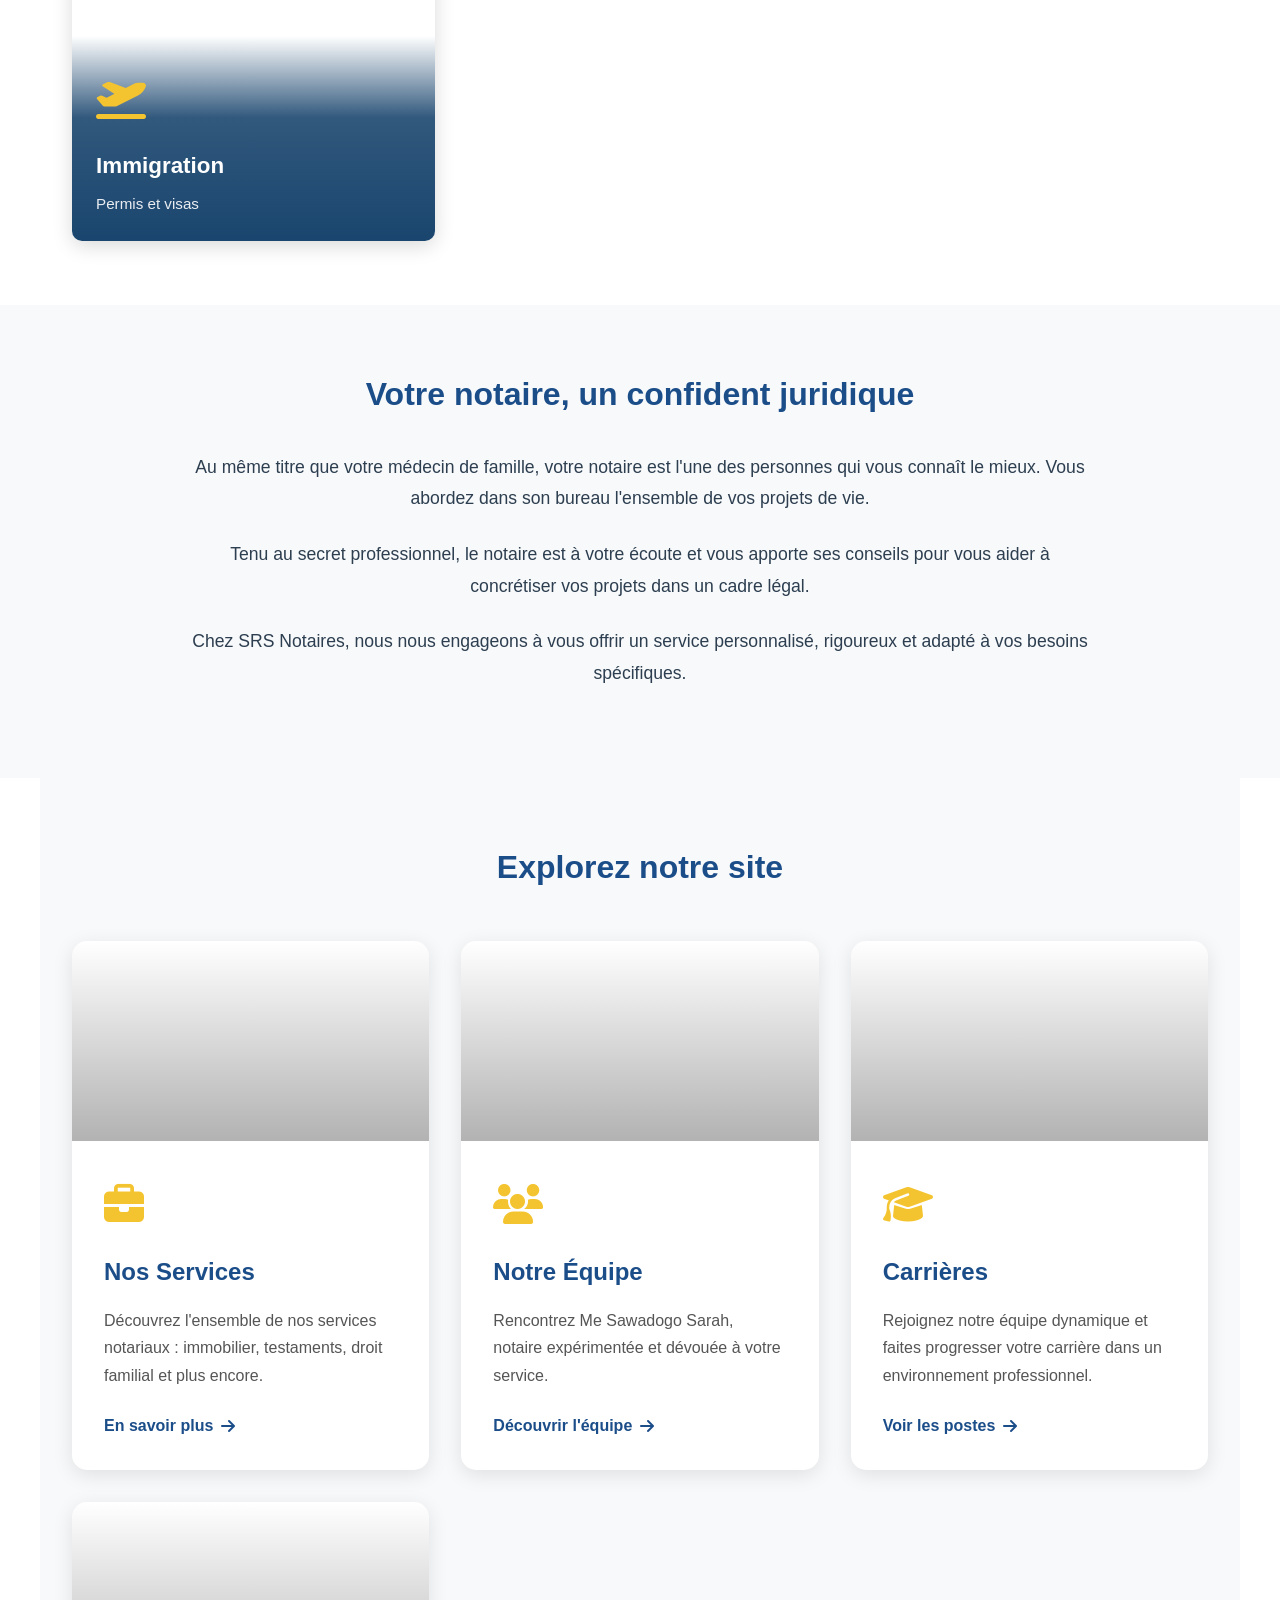
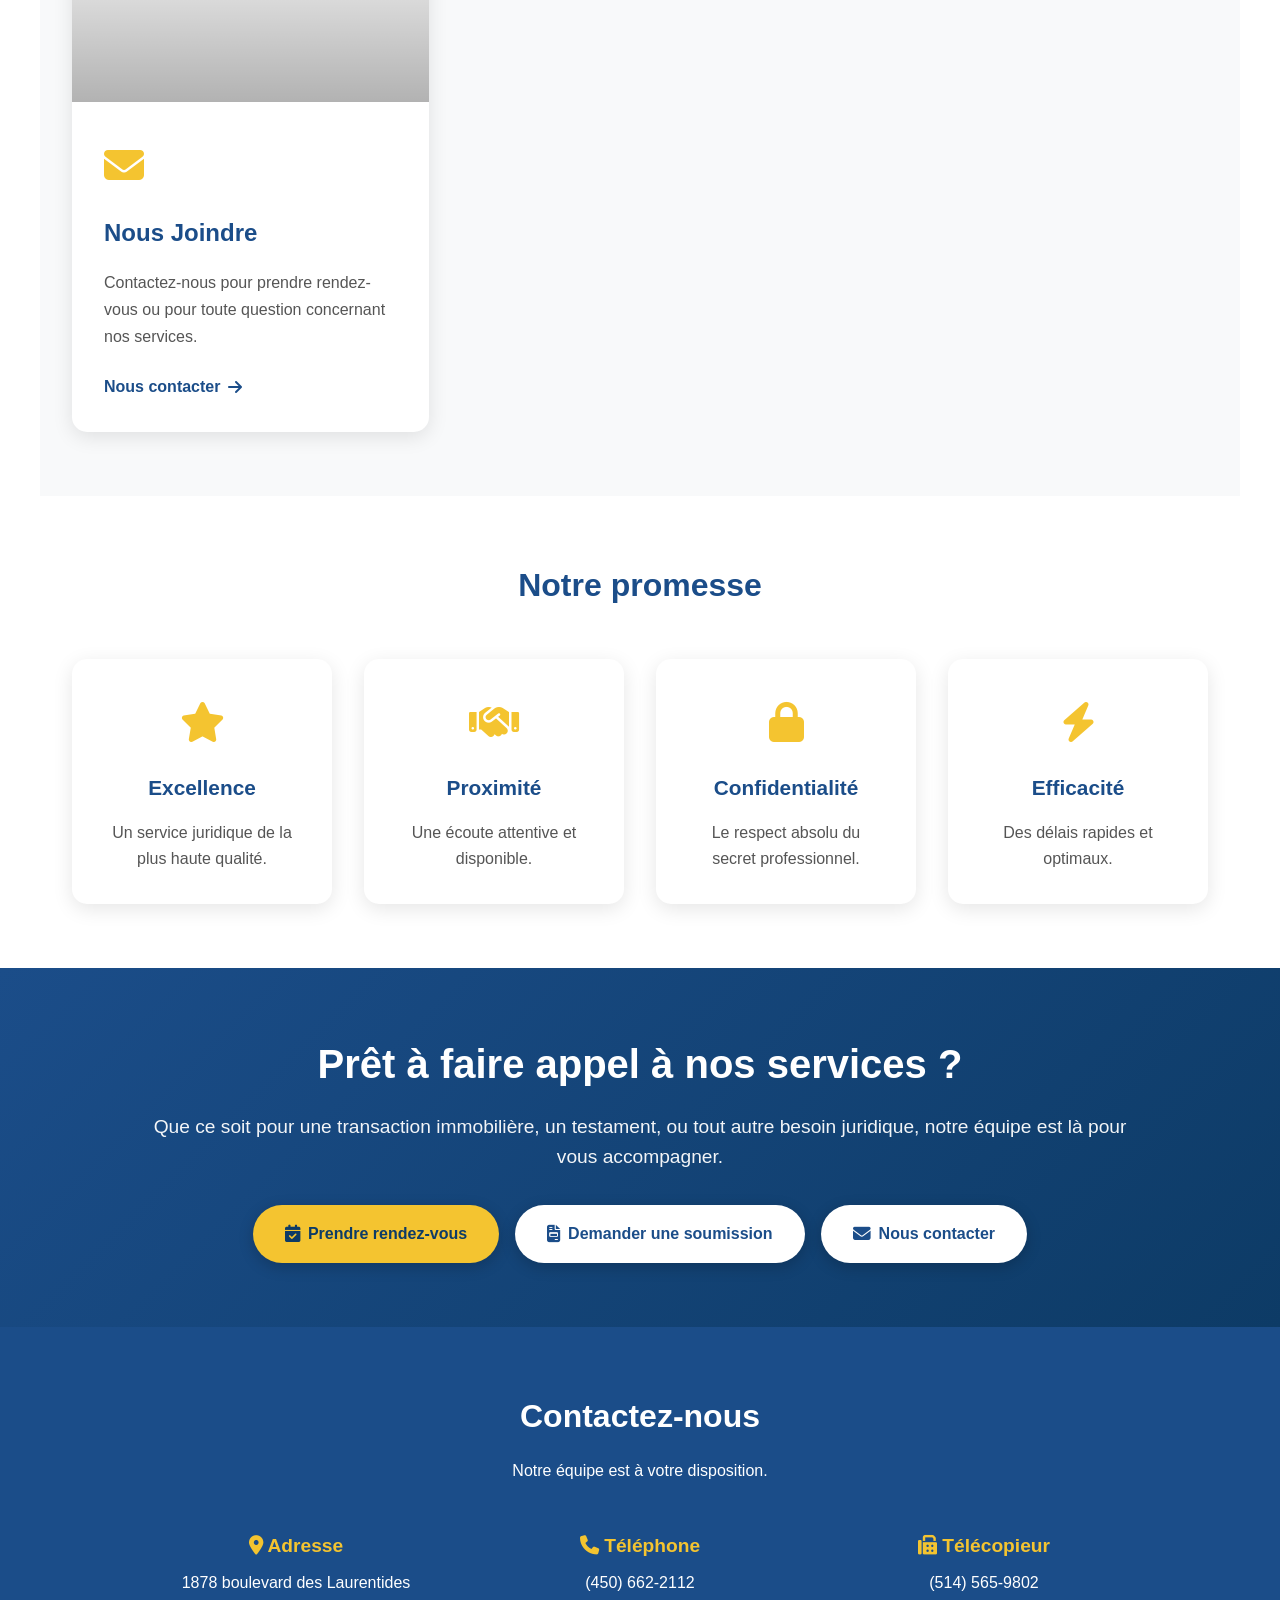
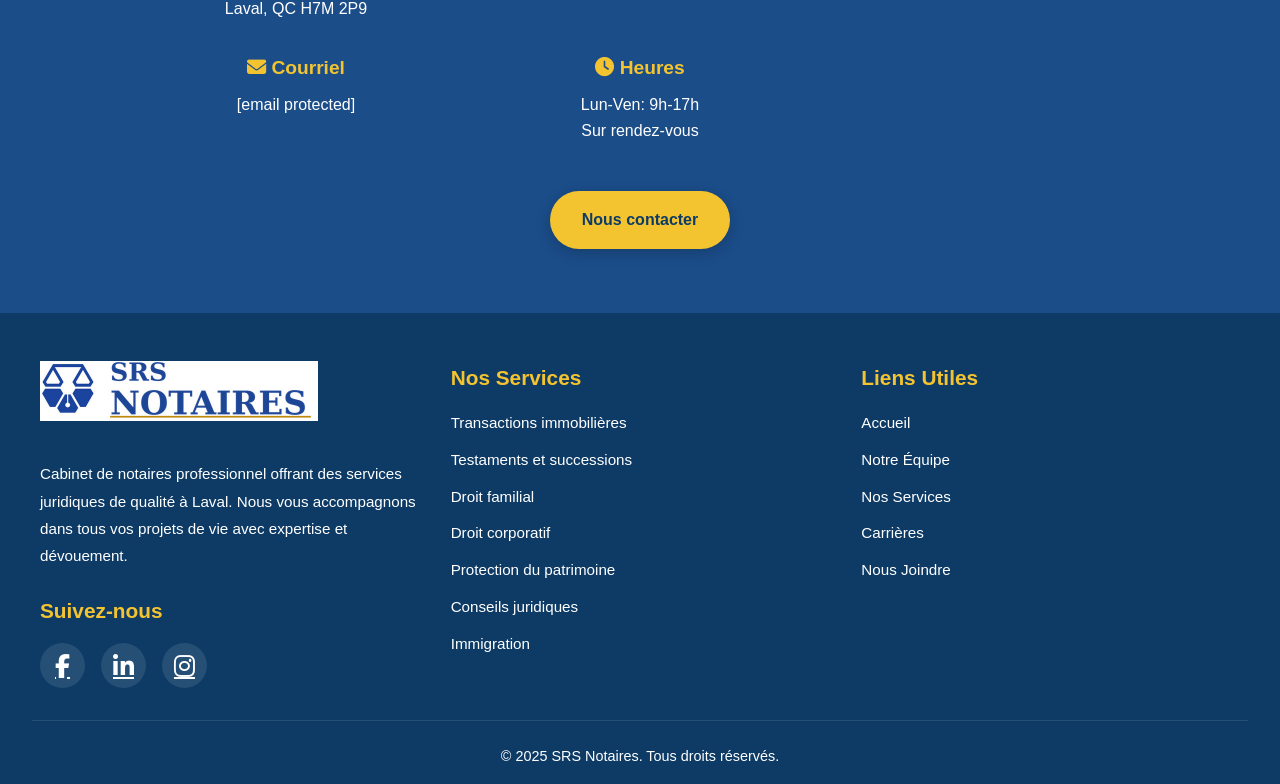
==== commit fe2b5f62: "Add files via upload" ====
--- a/index.html
+++ b/index.html
@@ -9,6 +9,20 @@
     <link rel="stylesheet" href="style.css">
 </head>
 <body>
+    <!-- Top contact bar -->
+    <div class="top-contact-bar">
+        <div class="top-contact-content">
+            <div class="top-contact-item">
+                <i class="fas fa-phone"></i>
+                <a href="tel:4506622112">(450) 662-2112</a>
+            </div>
+            <div class="top-contact-item">
+                <i class="fas fa-envelope"></i>
+                <a href="/cdn-cgi/l/email-protection#fd94939b92bd8e8f8ed09392899c948f98d39e9290"><span class="__cf_email__" data-cfemail="6b02050d042b1819184605041f0a02190e45080406">[email&#160;protected]</span></a>
+            </div>
+        </div>
+    </div>
+
     <header>
         <div class="header-top">
             <div class="social-links">
@@ -26,11 +40,22 @@
             <ul class="nav-links">
                 <li><a href="index.html">Accueil</a></li>
                 <li><a href="equipe.html">Notre Équipe</a></li>
-                <li><a href="services.html">Nos Services</a></li>
+                <li class="has-submenu">
+                    <a href="services.html">Nos Services</a>
+                    <ul class="submenu">
+                        <li><a href="services.html#service-immobilier">Transactions immobilières</a></li>
+                        <li><a href="services.html#service-testaments">Testaments et successions</a></li>
+                        <li><a href="services.html#service-familial">Droit familial</a></li>
+                        <li><a href="services.html#service-corporatif">Droit corporatif</a></li>
+                        <li><a href="services.html#service-patrimoine">Protection du patrimoine</a></li>
+                        <li><a href="services.html#service-conseils">Conseils juridiques</a></li>
+                        <li><a href="services.html#service-immigration">Immigration</a></li>
+                    </ul>
+                </li>
                 <li><a href="carrieres.html">Carrières</a></li>
                 <li><a href="contact.html">Nous Joindre</a></li>
             </ul>
-            <div class="menu-toggle" id="menuToggle">
+            <div class="menu-toggle" id="menuToggle" onclick="toggleMobileMenu()">
                 <span></span>
                 <span></span>
                 <span></span>
@@ -41,74 +66,84 @@
     <section class="hero" style="background: linear-gradient(rgba(27, 77, 137, 0.85), rgba(13, 59, 102, 0.85)), url('https://images.unsplash.com/photo-1450101499163-c8848c66ca85?w=1600&q=80') center/cover; background-attachment: fixed;">
         <h1>Votre partenaire juridique de confiance</h1>
         <p>Au cours de votre vie, plusieurs étapes nécessiteront les services d'un notaire. SRS Notaires vous accompagne avec professionnalisme et expertise pour tous vos besoins juridiques.</p>
-        <a href="contact.html" class="cta-button">Prendre rendez-vous</a>
+        <div class="cta-buttons-group">
+            <a href="contact.html" class="cta-button cta-primary">
+                <i class="fas fa-calendar-check"></i> Prendre rendez-vous
+            </a>
+            <a href="contact.html" class="cta-button cta-secondary">
+                <i class="fas fa-file-invoice"></i> Demander une soumission
+            </a>
+            <a href="contact.html" class="cta-button cta-tertiary">
+                <i class="fas fa-envelope"></i> Nous contacter
+            </a>
+        </div>
     </section>
 
     <section class="services">
         <h2 class="section-title">Nos services</h2>
-        <div class="services-grid">
-            <div class="service-card-home">
-                <div class="service-icon"><i class="fas fa-home"></i></div>
-                <h3>Transactions immobilières</h3>
-                <p class="service-intro">Achat, vente, refinancement hypothécaire et transfert de propriété en toute sécurité juridique.</p>
-                <a href="services.html#service-immobilier" class="service-read-more">
-                    Lire plus <i class="fas fa-arrow-right"></i>
-                </a>
-            </div>
-
-            <div class="service-card-home">
-                <div class="service-icon"><i class="fas fa-file-signature"></i></div>
-                <h3>Testaments et successions</h3>
-                <p class="service-intro">Rédaction de testaments, mandats de protection et règlement de successions selon vos volontés.</p>
-                <a href="services.html#service-testaments" class="service-read-more">
-                    Lire plus <i class="fas fa-arrow-right"></i>
-                </a>
-            </div>
-
-            <div class="service-card-home">
-                <div class="service-icon"><i class="fas fa-heart"></i></div>
-                <h3>Droit familial</h3>
-                <p class="service-intro">Conventions de vie commune, contrats de mariage et règlement des aspects patrimoniaux du divorce.</p>
-                <a href="services.html#service-familial" class="service-read-more">
-                    Lire plus <i class="fas fa-arrow-right"></i>
-                </a>
-            </div>
-
-            <div class="service-card-home">
-                <div class="service-icon"><i class="fas fa-building"></i></div>
-                <h3>Droit corporatif</h3>
-                <p class="service-intro">Constitution d'entreprises, rédaction de conventions entre actionnaires et réorganisations corporatives.</p>
-                <a href="services.html#service-corporatif" class="service-read-more">
-                    Lire plus <i class="fas fa-arrow-right"></i>
-                </a>
-            </div>
-
-            <div class="service-card-home">
-                <div class="service-icon"><i class="fas fa-shield-alt"></i></div>
-                <h3>Protection du patrimoine</h3>
-                <p class="service-intro">Conseils et stratégies pour protéger votre patrimoine et planifier sa transmission.</p>
-                <a href="services.html#service-patrimoine" class="service-read-more">
-                    Lire plus <i class="fas fa-arrow-right"></i>
-                </a>
-            </div>
-
-            <div class="service-card-home">
-                <div class="service-icon"><i class="fas fa-balance-scale"></i></div>
-                <h3>Conseils juridiques</h3>
-                <p class="service-intro">Consultation et conseils juridiques personnalisés pour toutes vos questions notariales.</p>
-                <a href="services.html#service-conseils" class="service-read-more">
-                    Lire plus <i class="fas fa-arrow-right"></i>
-                </a>
-            </div>
-
-            <div class="service-card-home">
-                <div class="service-icon"><i class="fas fa-plane-departure"></i></div>
-                <h3>Immigration</h3>
-                <p class="service-intro">Assistance pour diverses procédures d'immigration : Permis de travail, Permis d'études, Visa Visiteur.</p>
-                <a href="services.html#service-immigration" class="service-read-more">
-                    Lire plus <i class="fas fa-arrow-right"></i>
-                </a>
-            </div>
+        <div class="services-photo-grid">
+            <a href="services.html#service-immobilier" class="service-photo-card">
+                <img src="https://images.unsplash.com/photo-1560518883-ce09059eeffa?w=600&q=80" alt="Transactions immobilières">
+                <div class="service-photo-overlay">
+                    <div class="service-photo-icon"><i class="fas fa-home"></i></div>
+                    <h3>Transactions immobilières</h3>
+                    <p>Achat, vente et refinancement</p>
+                </div>
+            </a>
+
+            <a href="services.html#service-testaments" class="service-photo-card">
+                <img src="https://images.unsplash.com/photo-1450101499163-c8848c66ca85?w=600&q=80" alt="Testaments et successions">
+                <div class="service-photo-overlay">
+                    <div class="service-photo-icon"><i class="fas fa-file-signature"></i></div>
+                    <h3>Testaments et successions</h3>
+                    <p>Planification successorale</p>
+                </div>
+            </a>
+
+            <a href="services.html#service-familial" class="service-photo-card">
+                <img src="https://images.unsplash.com/photo-1511895426328-dc8714191300?w=600&q=80" alt="Droit familial">
+                <div class="service-photo-overlay">
+                    <div class="service-photo-icon"><i class="fas fa-heart"></i></div>
+                    <h3>Droit familial</h3>
+                    <p>Contrats et conventions</p>
+                </div>
+            </a>
+
+            <a href="services.html#service-corporatif" class="service-photo-card">
+                <img src="https://images.unsplash.com/photo-1454165804606-c3d57bc86b40?w=600&q=80" alt="Droit corporatif">
+                <div class="service-photo-overlay">
+                    <div class="service-photo-icon"><i class="fas fa-building"></i></div>
+                    <h3>Droit corporatif</h3>
+                    <p>Constitution d'entreprises</p>
+                </div>
+            </a>
+
+            <a href="services.html#service-patrimoine" class="service-photo-card">
+                <img src="https://images.unsplash.com/photo-1559526324-593bc073d938?w=600&q=80" alt="Protection du patrimoine">
+                <div class="service-photo-overlay">
+                    <div class="service-photo-icon"><i class="fas fa-shield-alt"></i></div>
+                    <h3>Protection du patrimoine</h3>
+                    <p>Stratégies de protection</p>
+                </div>
+            </a>
+
+            <a href="services.html#service-conseils" class="service-photo-card">
+                <img src="https://images.unsplash.com/photo-1589829545856-d10d557cf95f?w=600&q=80" alt="Conseils juridiques">
+                <div class="service-photo-overlay">
+                    <div class="service-photo-icon"><i class="fas fa-balance-scale"></i></div>
+                    <h3>Conseils juridiques</h3>
+                    <p>Consultation personnalisée</p>
+                </div>
+            </a>
+
+            <a href="services.html#service-immigration" class="service-photo-card">
+                <img src="https://images.unsplash.com/photo-1436491865332-7a61a109cc05?w=600&q=80" alt="Immigration">
+                <div class="service-photo-overlay">
+                    <div class="service-photo-icon"><i class="fas fa-plane-departure"></i></div>
+                    <h3>Immigration</h3>
+                    <p>Permis et visas</p>
+                </div>
+            </a>
         </div>
     </section>
 
@@ -192,6 +227,25 @@
         </div>
     </section>
 
+    <!-- Section Appel à l'action -->
+    <section class="cta-section">
+        <div class="cta-section-content">
+            <h2>Prêt à faire appel à nos services ?</h2>
+            <p>Que ce soit pour une transaction immobilière, un testament, ou tout autre besoin juridique, notre équipe est là pour vous accompagner.</p>
+            <div class="cta-buttons-group">
+                <a href="contact.html" class="cta-button cta-primary">
+                    <i class="fas fa-calendar-check"></i> Prendre rendez-vous
+                </a>
+                <a href="contact.html" class="cta-button cta-secondary">
+                    <i class="fas fa-file-invoice"></i> Demander une soumission
+                </a>
+                <a href="contact.html" class="cta-button cta-white">
+                    <i class="fas fa-envelope"></i> Nous contacter
+                </a>
+            </div>
+        </div>
+    </section>
+
     <section class="contact">
         <div class="contact-content">
             <h2>Contactez-nous</h2>
@@ -211,7 +265,7 @@
                 </div>
                 <div class="contact-item">
                     <h3><i class="fas fa-envelope"></i> Courriel</h3>
-                    <p><a href="/cdn-cgi/l/email-protection#e0898e868fa09392938e8f948189928593ce838f8d"><span class="__cf_email__" data-cfemail="6b02050d042b18191805041f0a02190e1845080406">[email&#160;protected]</span></a></p>
+                    <p><a href="/cdn-cgi/l/email-protection#abc2c5cdc4ebd8d9d886c5c4dfcac2d9ce85c8c4c6"><span class="__cf_email__" data-cfemail="ff96919990bf8c8d8cd291908b9e968d9ad19c9092">[email&#160;protected]</span></a></p>
                 </div>
                 <div class="contact-item">
                     <h3><i class="fas fa-clock"></i> Heures</h3>
@@ -259,18 +313,46 @@
                 <ul class="footer-links">
                     <li><a href="index.html">Accueil</a></li>
                     <li><a href="equipe.html">Notre Équipe</a></li>
-                    <li><a href="services.html">Nos Services</a></li>
+                                    <li><a href="services.html">Nos Services</a></li>
                     <li><a href="carrieres.html">Carrières</a></li>
                     <li><a href="contact.html">Nous Joindre</a></li>
                 </ul>
             </div>
-
-            <div class="footer-column footer-contact">
-                <h3>Coordonnées</h3>
-                <p><i class="fas fa-map-marker-alt"></i> 1878 boulevard des Laurentides<br>
-                &nbsp;&nbsp;&nbsp;&nbsp;&nbsp;&nbsp;Laval, QC H7M 2P9</p>
-                <p><i class="fas fa-phone"></i> (450) 662-2112</p>
-                <p><i class="fas fa-fax"></i> (514) 565-9802</p>
-                <p><i class="fas fa-envelope"></i> <a href="/cdn-cgi/l/email-protection#244d4a424b645756574a4b50454d5641570a474b49"><span class="__cf_email__" data-cfemail="93fafdf5fcd3e0e1e0fdfce7f2fae1f6e0bdf0fcfe">[email&#160;protected]</span></a></p>
-                <p><i class="fas fa-clock"></i> Lun-Ven: 9h00 - 17h00</p>
-     +        </div>
+        <div class="footer-bottom">
+            <p>&copy; 2025 SRS Notaires. Tous droits réservés.</p>
+        </div>
+    </footer>
+
+    <script>
+        // FONCTION INLINE ULTRA-SIMPLE - GARANTIE DE FONCTIONNER
+        function toggleMobileMenu() {
+            console.log('🎯 Menu toggle clicked!');
+            var menu = document.querySelector('.nav-links');
+            var toggle = document.getElementById('menuToggle');
+            
+            if (menu.classList.contains('active')) {
+                menu.classList.remove('active');
+                toggle.classList.remove('active');
+                console.log('❌ Menu closed');
+            } else {
+                menu.classList.add('active');
+                toggle.classList.add('active');
+                console.log('✅ Menu opened');
+            }
+        }
+        
+        // Fermer au clic extérieur
+        document.addEventListener('click', function(e) {
+            var menu = document.querySelector('.nav-links');
+            var toggle = document.getElementById('menuToggle');
+            
+            if (menu && toggle && !menu.contains(e.target) && !toggle.contains(e.target)) {
+                menu.classList.remove('active');
+                toggle.classList.remove('active');
+            }
+        });
+    </script>
+    <script src="script.js"></script>
+</body>
+</html>
--- a/style.css
+++ b/style.css
@@ -31,7 +31,7 @@
     position: fixed;
     width: 100%;
     top: 0;
-    z-index: 1000;
+    z-index: 999;
 }
 
 .header-top {
@@ -40,6 +40,8 @@
     display: flex;
     justify-content: flex-end;
     align-items: center;
+    position: relative;
+    z-index: 998;
 }
 
 .header-top .social-links {
@@ -73,6 +75,8 @@
     display: flex;
     justify-content: space-between;
     align-items: center;
+    position: relative;
+    z-index: 1000;
 }
 
 .logo {
@@ -111,7 +115,17 @@
     display: none;
     flex-direction: column;
     cursor: pointer;
-    z-index: 1001;
+    position: relative;
+    z-index: 1002;
+    padding: 10px;
+    margin: -10px;
+    background: transparent;
+    border: none;
+    outline: none;
+}
+
+.menu-toggle:hover {
+    opacity: 0.8;
 }
 
 .menu-toggle span {
@@ -121,6 +135,8 @@
     margin: 3px 0;
     transition: 0.3s;
     border-radius: 2px;
+    display: block;
+    pointer-events: none;
 }
 
 .menu-toggle.active span:nth-child(1) {
@@ -137,7 +153,7 @@
 
 /* Hero Section */
 .hero {
-    margin-top: 120px;
+    margin-top: 160px;
     color: var(--text-light);
     padding: 4rem 2rem;
     text-align: center;
@@ -777,10 +793,10 @@
 
     .nav-links {
         position: fixed;
-        top: 112px;
+        top: 150px;
         left: -100%;
         width: 100%;
-        height: calc(100vh - 112px);
+        height: calc(100vh - 150px);
         background: var(--bg-white);
         flex-direction: column;
         justify-content: flex-start;
@@ -808,7 +824,7 @@
     }
 
     .hero {
-        margin-top: 112px;
+        margin-top: 150px;
         padding: 3rem 1.5rem;
     }
 
@@ -1186,3 +1202,463 @@
         font-size: 1.1rem;
     }
 }
+
+/* Top contact bar */
+.top-contact-bar {
+    background: #0D3B66;
+    color: white;
+    padding: 0.8rem 0;
+    font-size: 0.9rem;
+    position: relative;
+    z-index: 998;
+}
+
+.top-contact-content {
+    max-width: 1200px;
+    margin: 0 auto;
+    padding: 0 2rem;
+    display: flex;
+    justify-content: flex-end;
+    gap: 2rem;
+}
+
+.top-contact-item {
+    display: flex;
+    align-items: center;
+    gap: 0.5rem;
+}
+
+.top-contact-item i {
+    color: #F4C430;
+    font-size: 1rem;
+}
+
+.top-contact-item a {
+    color: white;
+    text-decoration: none;
+    transition: color 0.3s;
+}
+
+.top-contact-item a:hover {
+    color: #F4C430;
+}
+
+/* Services with photos (Lexia style) */
+.services-photo-grid {
+    display: grid;
+    grid-template-columns: repeat(auto-fit, minmax(300px, 1fr));
+    gap: 1.5rem;
+    max-width: 1200px;
+    margin: 0 auto;
+}
+
+.service-photo-card {
+    position: relative;
+    height: 350px;
+    border-radius: 10px;
+    overflow: hidden;
+    cursor: pointer;
+    text-decoration: none;
+    display: block;
+    box-shadow: 0 5px 20px rgba(0,0,0,0.15);
+    transition: all 0.3s ease;
+}
+
+.service-photo-card:hover {
+    transform: translateY(-8px);
+    box-shadow: 0 15px 40px rgba(0,0,0,0.25);
+}
+
+.service-photo-card img {
+    width: 100%;
+    height: 100%;
+    object-fit: cover;
+    transition: transform 0.5s ease;
+}
+
+.service-photo-card:hover img {
+    transform: scale(1.1);
+}
+
+.service-photo-overlay {
+    position: absolute;
+    bottom: 0;
+    left: 0;
+    right: 0;
+    background: linear-gradient(to top, rgba(13, 59, 102, 0.95) 0%, rgba(13, 59, 102, 0.85) 60%, transparent 100%);
+    padding: 2rem 1.5rem 1.5rem;
+    color: white;
+    transition: all 0.3s ease;
+}
+
+.service-photo-card:hover .service-photo-overlay {
+    background: linear-gradient(to top, rgba(27, 77, 137, 0.95) 0%, rgba(27, 77, 137, 0.85) 60%, transparent 100%);
+}
+
+.service-photo-icon {
+    font-size: 2.5rem;
+    color: #F4C430;
+    margin-bottom: 1rem;
+}
+
+.service-photo-overlay h3 {
+    color: white;
+    font-size: 1.4rem;
+    margin-bottom: 0.5rem;
+    font-weight: 700;
+}
+
+.service-photo-overlay p {
+    color: rgba(255, 255, 255, 0.9);
+    font-size: 0.95rem;
+    margin: 0;
+}
+
+/* Responsive adjustments */
+@media (max-width: 768px) {
+    .top-contact-bar {
+        font-size: 0.85rem;
+        padding: 0.6rem 0;
+    }
+    
+    .top-contact-content {
+        padding: 0 1rem;
+        gap: 1rem;
+        justify-content: center;
+    }
+    
+    .top-contact-item {
+        font-size: 0.85rem;
+    }
+    
+    .services-photo-grid {
+        grid-template-columns: 1fr;
+        gap: 1rem;
+    }
+    
+    .service-photo-card {
+        height: 300px;
+    }
+}
+
+@media (max-width: 480px) {
+    .top-contact-content {
+        flex-direction: column;
+        gap: 0.5rem;
+        align-items: center;
+        text-align: center;
+    }
+    
+    .service-photo-card {
+        height: 280px;
+    }
+    
+    .service-photo-overlay {
+        padding: 1.5rem 1rem 1rem;
+    }
+    
+    .service-photo-icon {
+        font-size: 2rem;
+    }
+    
+    .service-photo-overlay h3 {
+        font-size: 1.2rem;
+    }
+}
+
+/* Submenu styles */
+.has-submenu {
+    position: relative;
+}
+
+.submenu {
+    display: none;
+    position: absolute;
+    top: 100%;
+    left: 0;
+    background: white;
+    min-width: 280px;
+    box-shadow: 0 8px 25px rgba(0,0,0,0.15);
+    border-radius: 8px;
+    padding: 0.5rem 0;
+    z-index: 1000;
+    list-style: none;
+}
+
+.has-submenu:hover .submenu {
+    display: block;
+}
+
+.submenu li {
+    width: 100%;
+    border-bottom: none;
+}
+
+.submenu a {
+    display: block;
+    padding: 0.8rem 1.5rem;
+    color: var(--text-dark);
+    text-decoration: none;
+    font-size: 0.9rem;
+    text-transform: none;
+    letter-spacing: normal;
+    transition: all 0.3s;
+    font-weight: 500;
+}
+
+.submenu a:hover {
+    background: var(--bg-light);
+    color: var(--primary-color);
+    padding-left: 2rem;
+}
+
+/* Mobile submenu */
+@media (max-width: 768px) {
+    .submenu {
+        position: static;
+        box-shadow: none;
+        background: var(--bg-light);
+        margin-top: 0.5rem;
+        border-radius: 5px;
+        padding: 0;
+    }
+    
+    .has-submenu .submenu {
+        display: none;
+    }
+    
+    .has-submenu.active .submenu {
+        display: block;
+    }
+    
+    .submenu a {
+        font-size: 0.95rem;
+        padding: 0.8rem 2rem;
+    }
+    
+    .submenu a:hover {
+        padding-left: 2.5rem;
+    }
+}
+
+/* Fix pour menu hamburger mobile */
+@media (max-width: 768px) {
+    .menu-toggle {
+        -webkit-tap-highlight-color: transparent;
+        touch-action: manipulation;
+        user-select: none;
+        -webkit-user-select: none;
+    }
+    
+    nav {
+        position: relative;
+        z-index: 1001;
+    }
+    
+    .logo {
+        z-index: 1001;
+        position: relative;
+    }
+    
+    /* Assurer que le toggle est au-dessus */
+    .menu-toggle {
+        z-index: 1003 !important;
+    }
+}
+
+/* Groupe de boutons CTA */
+.cta-buttons-group {
+    display: flex;
+    gap: 1rem;
+    justify-content: center;
+    flex-wrap: wrap;
+    margin-top: 2rem;
+}
+
+/* Styles des boutons CTA */
+.cta-button {
+    display: inline-flex;
+    align-items: center;
+    gap: 0.5rem;
+    padding: 1rem 2rem;
+    text-decoration: none;
+    border-radius: 50px;
+    font-weight: 700;
+    font-size: 1rem;
+    transition: all 0.3s;
+    box-shadow: 0 4px 15px rgba(0,0,0,0.2);
+    white-space: nowrap;
+}
+
+.cta-button i {
+    font-size: 1.1rem;
+}
+
+/* Bouton primaire - Jaune (principal) */
+.cta-primary {
+    background: var(--secondary-color);
+    color: var(--accent-color);
+}
+
+.cta-primary:hover {
+    background: #FFD700;
+    transform: translateY(-2px);
+    box-shadow: 0 6px 20px rgba(0,0,0,0.3);
+}
+
+/* Bouton secondaire - Blanc */
+.cta-secondary {
+    background: white;
+    color: var(--primary-color);
+}
+
+.cta-secondary:hover {
+    background: #f8f9fa;
+    transform: translateY(-2px);
+    box-shadow: 0 6px 20px rgba(0,0,0,0.3);
+}
+
+/* Bouton tertiaire - Transparent avec bordure */
+.cta-tertiary {
+    background: transparent;
+    color: white;
+    border: 2px solid white;
+}
+
+.cta-tertiary:hover {
+    background: rgba(255, 255, 255, 0.1);
+    transform: translateY(-2px);
+    box-shadow: 0 6px 20px rgba(0,0,0,0.3);
+}
+
+/* Responsive - Boutons sur mobile */
+@media (max-width: 768px) {
+    .cta-buttons-group {
+        flex-direction: column;
+        gap: 1rem;
+        align-items: stretch;
+        padding: 0 1rem;
+    }
+    
+    .cta-button {
+        width: 100%;
+        justify-content: center;
+        padding: 1rem 1.5rem;
+        font-size: 0.95rem;
+    }
+}
+
+@media (max-width: 480px) {
+    .cta-button {
+        padding: 0.9rem 1.2rem;
+        font-size: 0.9rem;
+    }
+    
+    .cta-button i {
+        font-size: 1rem;
+    }
+}
+
+/* Section CTA (Call to Action) */
+.cta-section {
+    background: linear-gradient(135deg, var(--primary-color) 0%, var(--accent-color) 100%);
+    padding: 4rem 2rem;
+    text-align: center;
+    color: white;
+}
+
+.cta-section-content {
+    max-width: 1000px;
+    margin: 0 auto;
+}
+
+.cta-section h2 {
+    font-size: 2.5rem;
+    margin-bottom: 1rem;
+    font-weight: 700;
+}
+
+.cta-section p {
+    font-size: 1.2rem;
+    margin-bottom: 2rem;
+    line-height: 1.6;
+    opacity: 0.95;
+}
+
+/* Variante bouton blanc pour la section CTA */
+.cta-white {
+    background: white;
+    color: var(--primary-color);
+}
+
+.cta-white:hover {
+    background: #f8f9fa;
+    transform: translateY(-2px);
+    box-shadow: 0 6px 20px rgba(0,0,0,0.3);
+}
+
+/* Responsive CTA Section */
+@media (max-width: 968px) {
+    .cta-section h2 {
+        font-size: 2rem;
+    }
+    
+    .cta-section p {
+        font-size: 1.1rem;
+    }
+}
+
+@media (max-width: 768px) {
+    .cta-section {
+        padding: 3rem 1.5rem;
+    }
+    
+    .cta-section h2 {
+        font-size: 1.75rem;
+    }
+    
+    .cta-section p {
+        font-size: 1rem;
+    }
+}
+
+@media (max-width: 480px) {
+    .cta-section h2 {
+        font-size: 1.5rem;
+    }
+    
+    .cta-section p {
+        font-size: 0.95rem;
+    }
+}
+
+/* ====================================
+   FIX DÉFINITIF MENU HAMBURGER
+   ==================================== */
+
+/* S'assurer que le menu toggle est toujours cliquable */
+.menu-toggle {
+    position: relative !important;
+    z-index: 9999 !important;
+    cursor: pointer !important;
+    pointer-events: auto !important;
+}
+
+/* S'assurer que les spans ne bloquent pas les clics */
+.menu-toggle span {
+    pointer-events: none !important;
+}
+
+/* Force sur mobile */
+@media (max-width: 768px) {
+    .menu-toggle {
+        display: flex !important;
+        z-index: 9999 !important;
+        -webkit-tap-highlight-color: rgba(244, 196, 48, 0.3);
+    }
+    
+    /* S'assurer que nav ne bloque pas */
+    nav {
+        position: relative;
+    }
+}
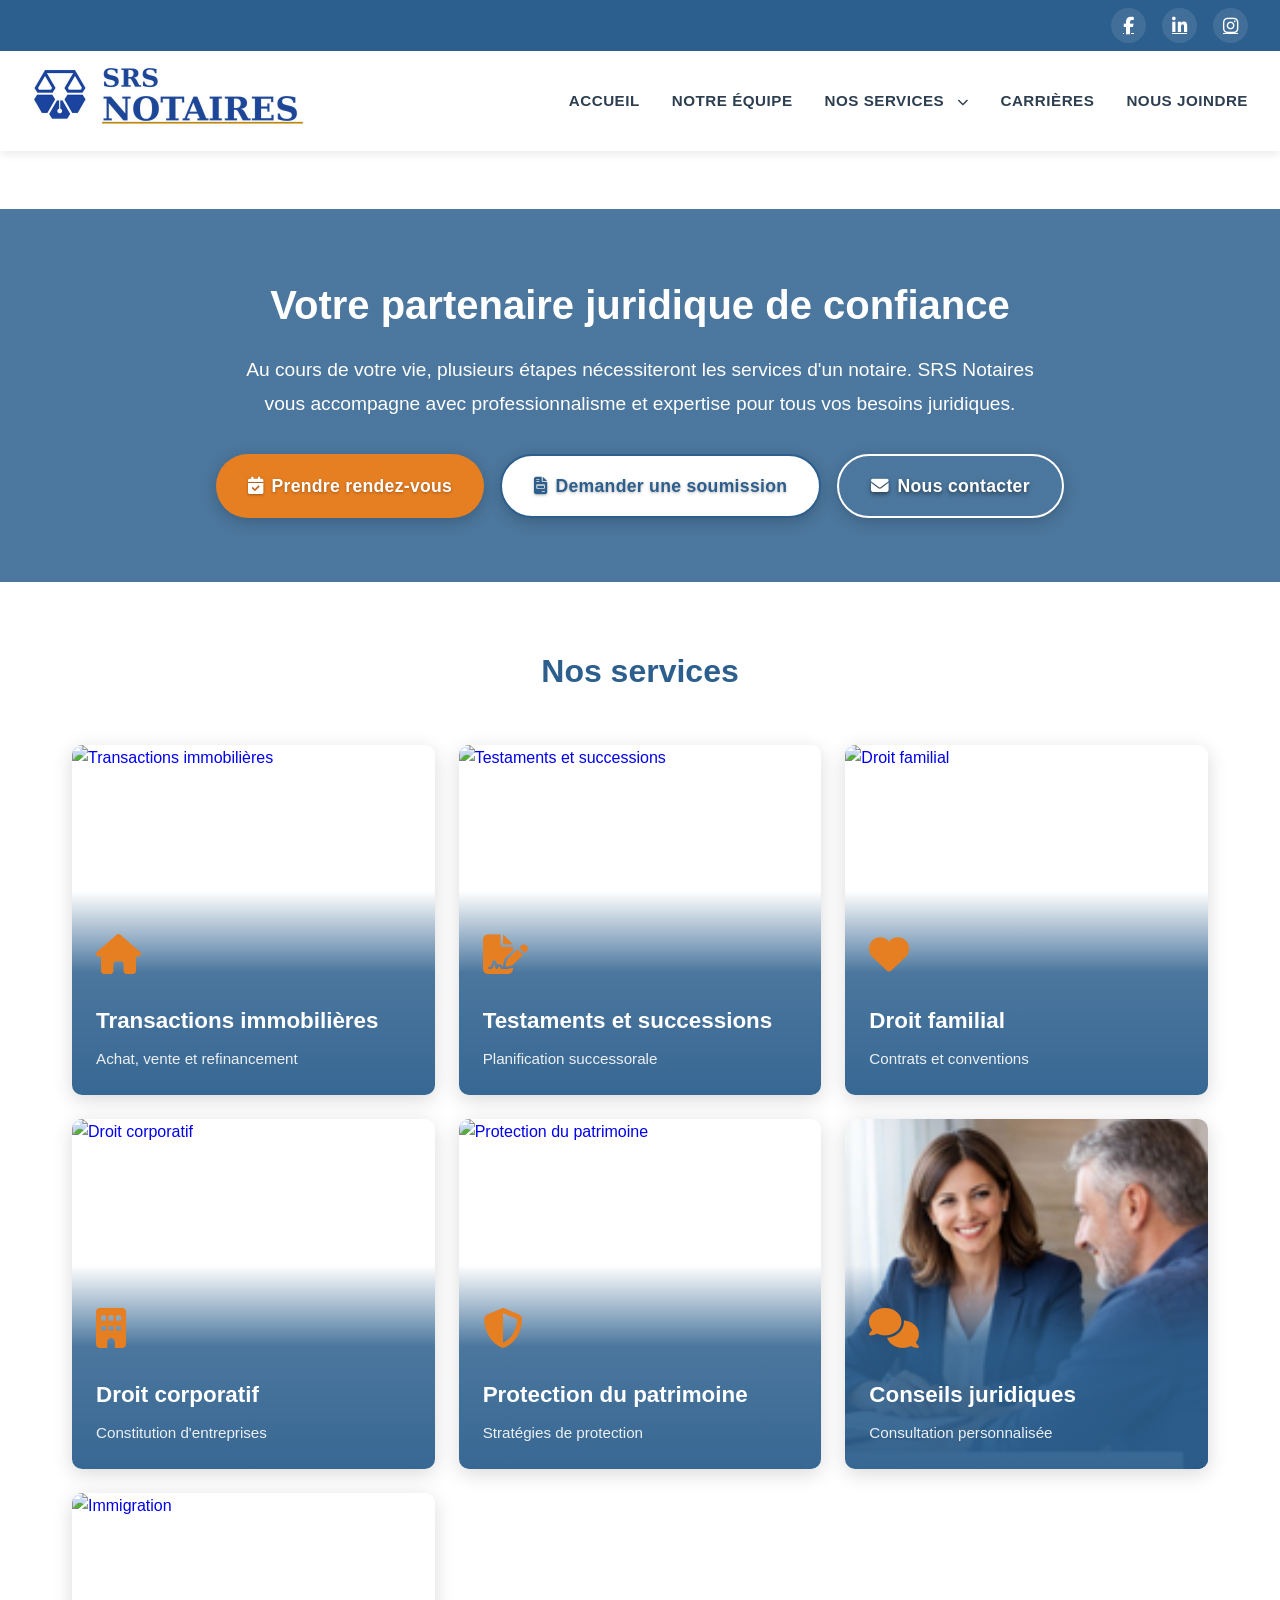
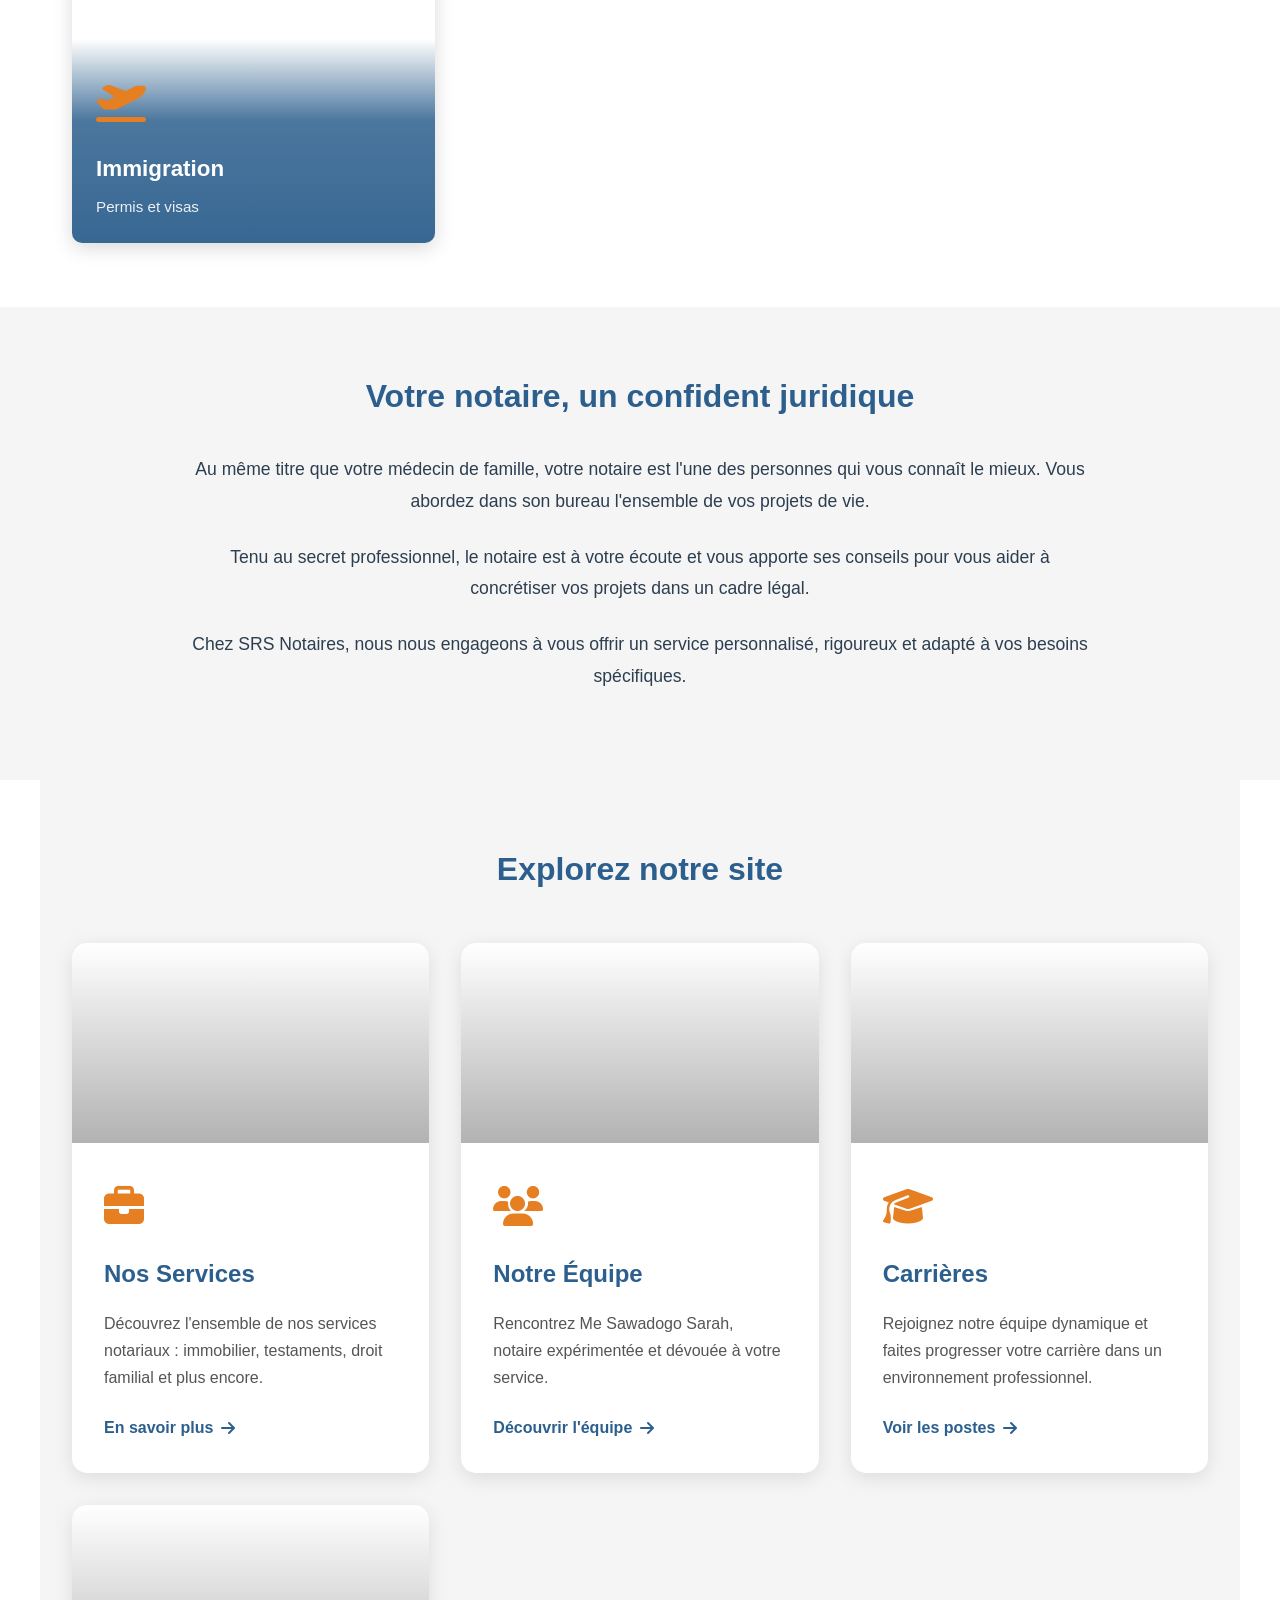
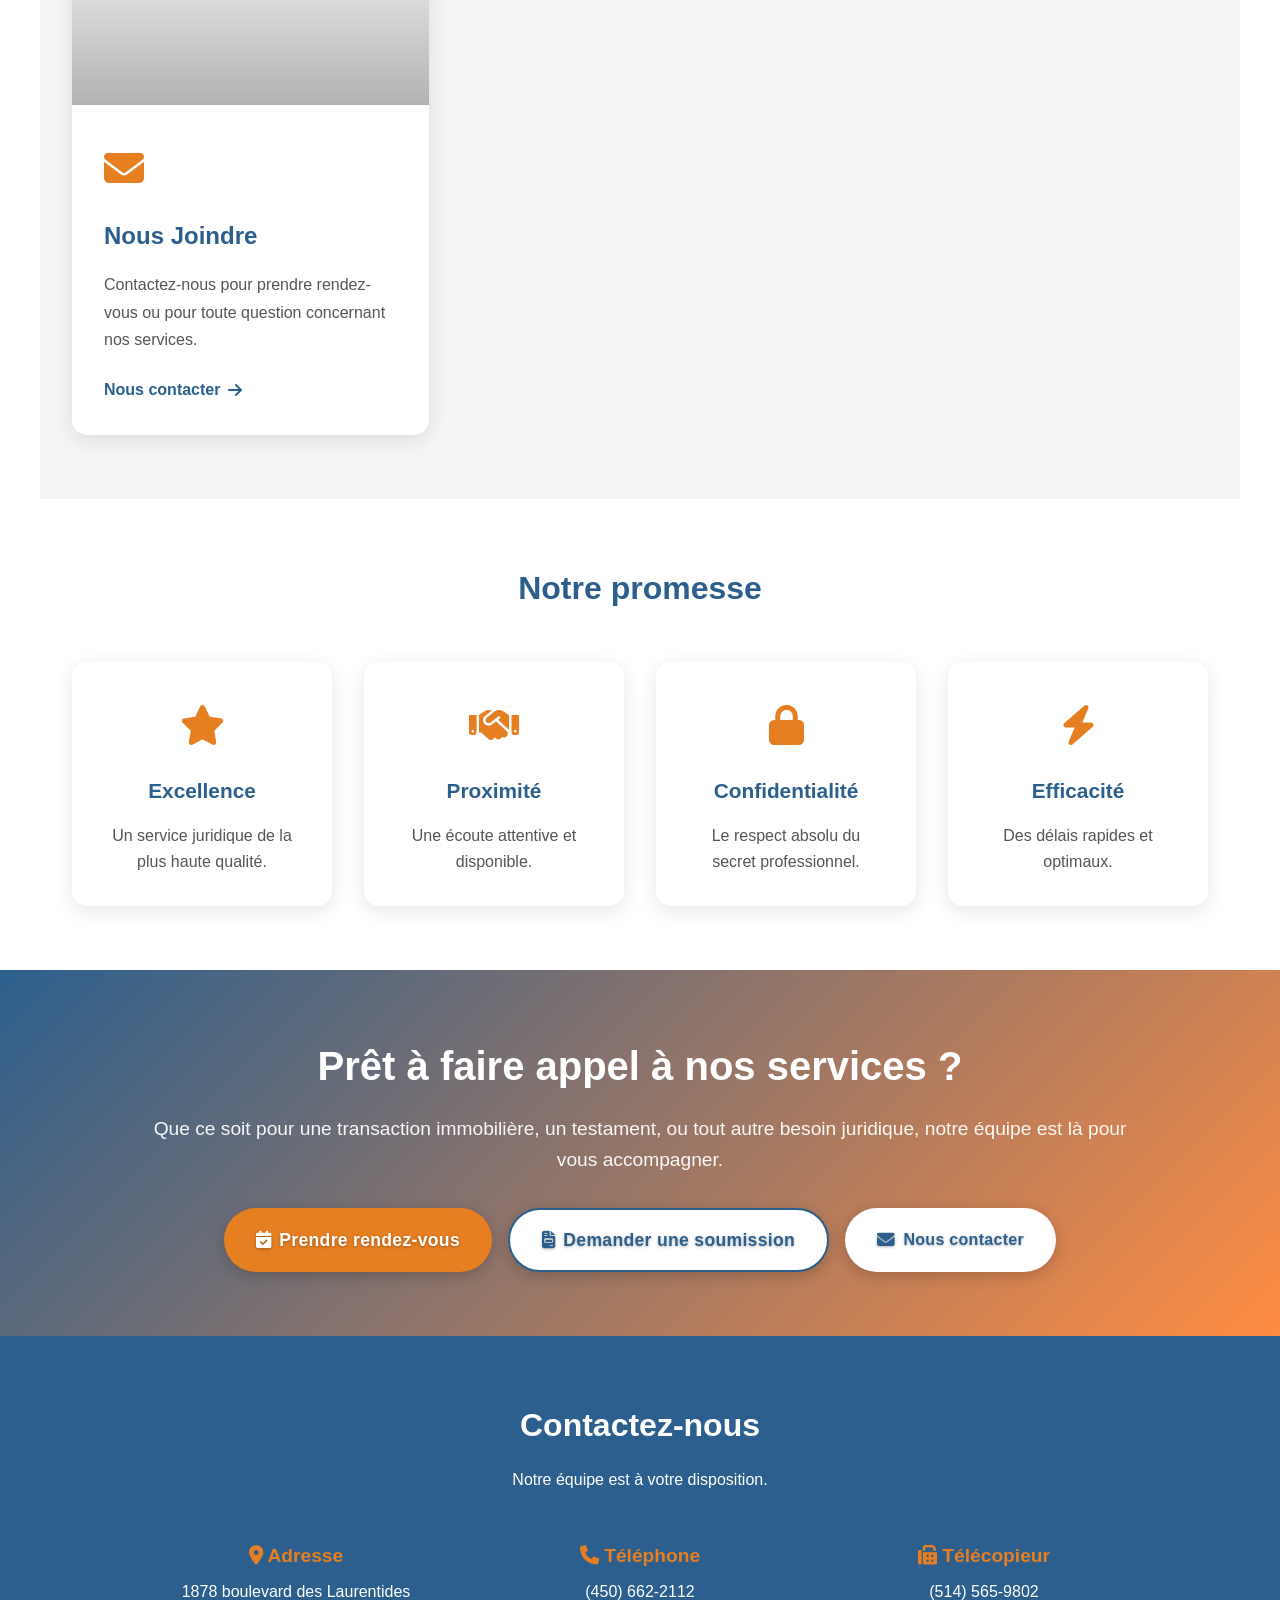
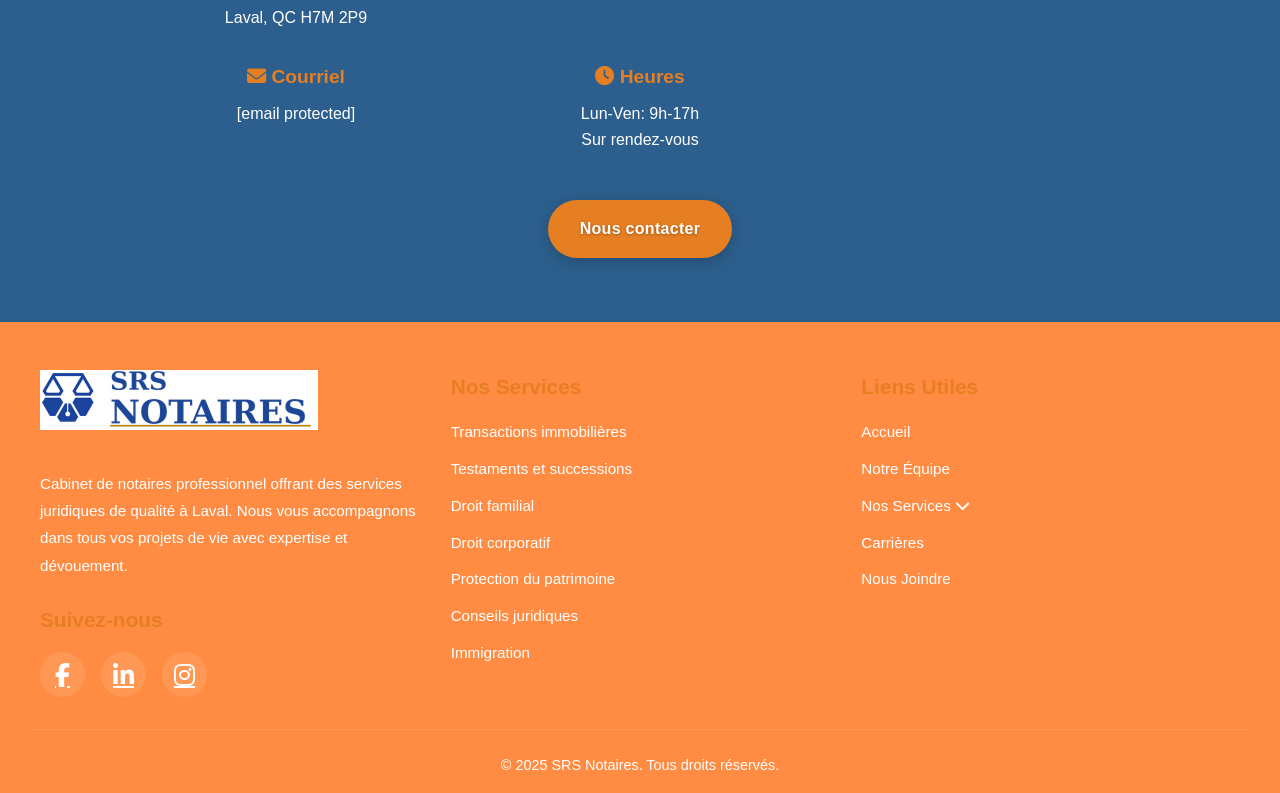
==== commit 3e836f6f: "Add files via upload" ====
--- a/index.html
+++ b/index.html
@@ -4,9 +4,102 @@
     <meta charset="UTF-8">
     <meta name="viewport" content="width=device-width, initial-scale=1.0">
     <title>SRS Notaires - Accueil</title>
+    
+    <!-- ============================================
+         META TAGS SEO & PARTAGE SOCIAL
+         ============================================ -->
+    
+    <!-- Meta Tags Basiques -->
+    <meta charset="UTF-8">
+    <meta name="viewport" content="width=device-width, initial-scale=1.0">
+    <meta http-equiv="X-UA-Compatible" content="IE=edge">
+    
+    <!-- SEO - Description et Mots-clés -->
+    <meta name="description" content="SRS Notaires offre des services notariaux professionnels à Laval : transactions immobilières, testaments, successions, droit familial et commercial. Contactez-nous au (450) 662-2112.">
+    <meta name="keywords" content="notaire Laval, notaire Québec, testament, succession, transaction immobilière, droit familial, contrat de mariage, achat maison, notaire près de moi, services notariaux, SRS Notaires">
+    <meta name="author" content="SRS Notaires">
+    <meta name="robots" content="index, follow">
+    <meta name="googlebot" content="index, follow">
+    
+    <!-- Langue et Localisation -->
+    <meta name="language" content="fr-CA">
+    <meta name="geo.region" content="CA-QC">
+    <meta name="geo.placename" content="Laval">
+    <meta name="geo.position" content="45.6066;-73.7124">
+    <meta name="ICBM" content="45.6066, -73.7124">
+    
+    <!-- Open Graph (Facebook, LinkedIn) -->
+    <meta property="og:type" content="website">
+    <meta property="og:site_name" content="SRS Notaires">
+    <meta property="og:title" content="SRS Notaires - Votre partenaire juridique de confiance à Laval">
+    <meta property="og:description" content="SRS Notaires offre des services notariaux professionnels à Laval : transactions immobilières, testaments, successions, droit familial et commercial. Contactez-nous au (450) 662-2112.">
+    <meta property="og:url" content="https://www.srs-notaires.com/index.html">
+    <meta property="og:image" content="https://www.srs-notaires.com/logo-srs-notaires.png">
+    <meta property="og:image:secure_url" content="https://www.srs-notaires.com/logo-srs-notaires.png">
+    <meta property="og:image:type" content="image/png">
+    <meta property="og:image:width" content="556">
+    <meta property="og:image:height" content="120">
+    <meta property="og:image:alt" content="Logo SRS Notaires">
+    <meta property="og:locale" content="fr_CA">
+    
+    <!-- Twitter Card -->
+    <meta name="twitter:card" content="summary_large_image">
+    <meta name="twitter:title" content="SRS Notaires - Votre partenaire juridique de confiance à Laval">
+    <meta name="twitter:description" content="SRS Notaires offre des services notariaux professionnels à Laval : transactions immobilières, testaments, successions, droit familial et commercial. Contactez-nous au (450) 662-2112.">
+    <meta name="twitter:image" content="https://www.srs-notaires.com/logo-srs-notaires.png">
+    <meta name="twitter:image:alt" content="Logo SRS Notaires">
+    
+    <!-- Liens Canoniques -->
+    <link rel="canonical" content="https://www.srs-notaires.com/index.html">
+    
+    <!-- Favicon -->
+    <link rel="icon" type="image/png" href="logo-srs-notaires.png">
+    <link rel="apple-touch-icon" href="logo-srs-notaires.png">
     <meta name="description" content="Cabinet de notaires professionnel offrant des services juridiques de qualité à Laval. Transactions immobilières, testaments, successions et plus.">
     <link rel="stylesheet" href="https://cdnjs.cloudflare.com/ajax/libs/font-awesome/6.4.0/css/all.min.css">
     <link rel="stylesheet" href="style.css">
+    <!-- SCHEMA.ORG MARKUP (JSON-LD) -->
+    <script type="application/ld+json">
+    {
+      "@context": "https://schema.org",
+      "@type": "LegalService",
+      "name": "SRS Notaires",
+      "image": "https://www.srs-notaires.com/logo-srs-notaires.png",
+      "logo": "https://www.srs-notaires.com/logo-srs-notaires.png",
+      "@id": "https://www.srs-notaires.com",
+      "url": "https://www.srs-notaires.com",
+      "telephone": "+14506622112",
+      "email": "infos@srs-notaires.com",
+      "address": {
+        "@type": "PostalAddress",
+        "streetAddress": "1878 boulevard des Laurentides",
+        "addressLocality": "Laval",
+        "addressRegion": "QC",
+        "postalCode": "H7M 2P9",
+        "addressCountry": "CA"
+      },
+      "geo": {
+        "@type": "GeoCoordinates",
+        "latitude": 45.6066,
+        "longitude": -73.7124
+      },
+      "openingHoursSpecification": [{
+        "@type": "OpeningHoursSpecification",
+        "dayOfWeek": ["Monday", "Tuesday", "Wednesday", "Thursday", "Friday"],
+        "opens": "09:00",
+        "closes": "17:00"
+      }],
+      "sameAs": [
+        "https://www.facebook.com/srsnotaires",
+        "https://www.linkedin.com/company/srsnotaires",
+        "https://www.instagram.com/srsnotaires"
+      ],
+      "priceRange": "$$",
+      "description": "Services notariaux professionnels à Laval : transactions immobilières, testaments, successions, droit familial et commercial.",
+      "slogan": "Votre partenaire juridique de confiance"
+    }
+    </script>
+
 </head>
 <body>
     <!-- Top contact bar -->
@@ -41,7 +134,7 @@
                 <li><a href="index.html">Accueil</a></li>
                 <li><a href="equipe.html">Notre Équipe</a></li>
                 <li class="has-submenu">
-                    <a href="services.html">Nos Services</a>
+                    <a href="services.html">Nos Services <i class="fas fa-chevron-down"></i></a>
                     <ul class="submenu">
                         <li><a href="services.html#service-immobilier">Transactions immobilières</a></li>
                         <li><a href="services.html#service-testaments">Testaments et successions</a></li>
@@ -55,7 +148,7 @@
                 <li><a href="carrieres.html">Carrières</a></li>
                 <li><a href="contact.html">Nous Joindre</a></li>
             </ul>
-            <div class="menu-toggle" id="menuToggle" onclick="toggleMobileMenu()">
+            <div class="menu-toggle" id="menuToggle">
                 <span></span>
                 <span></span>
                 <span></span>
@@ -63,7 +156,7 @@
         </nav>
     </header>
 
-    <section class="hero" style="background: linear-gradient(rgba(27, 77, 137, 0.85), rgba(13, 59, 102, 0.85)), url('https://images.unsplash.com/photo-1450101499163-c8848c66ca85?w=1600&q=80') center/cover; background-attachment: fixed;">
+    <section class="hero" style="background: linear-gradient(rgba(44, 95, 141, 0.85), rgba(44, 95, 141, 0.85)), url('https://images.unsplash.com/photo-1450101499163-c8848c66ca85?w=1600&q=80') center/cover; background-attachment: fixed;">
         <h1>Votre partenaire juridique de confiance</h1>
         <p>Au cours de votre vie, plusieurs étapes nécessiteront les services d'un notaire. SRS Notaires vous accompagne avec professionnalisme et expertise pour tous vos besoins juridiques.</p>
         <div class="cta-buttons-group">
@@ -128,9 +221,9 @@
             </a>
 
             <a href="services.html#service-conseils" class="service-photo-card">
-                <img src="https://images.unsplash.com/photo-1589829545856-d10d557cf95f?w=600&q=80" alt="Conseils juridiques">
-                <div class="service-photo-overlay">
-                    <div class="service-photo-icon"><i class="fas fa-balance-scale"></i></div>
+                <img src="consultation-notaires.png" alt="Conseils juridiques">
+                <div class="service-photo-overlay">
+                    <div class="service-photo-icon"><i class="fas fa-comments"></i></div>
                     <h3>Conseils juridiques</h3>
                     <p>Consultation personnalisée</p>
                 </div>
@@ -160,7 +253,7 @@
         <h2 class="section-title">Explorez notre site</h2>
         <div class="pages-grid">
             <a href="services.html" class="page-preview-card">
-                <div class="page-preview-image" style="background-image: url('https://images.unsplash.com/photo-1589829545856-d10d557cf95f?w=800&q=80');"></div>
+                <div class="page-preview-image" style="background-image: url('https://images.unsplash.com/photo-1450101499163-c8848c66ca85?w=800&q=80');"></div>
                 <div class="page-preview-content">
                     <div class="page-preview-icon"><i class="fas fa-briefcase"></i></div>
                     <h3>Nos Services</h3>
@@ -313,7 +406,7 @@
                 <ul class="footer-links">
                     <li><a href="index.html">Accueil</a></li>
                     <li><a href="equipe.html">Notre Équipe</a></li>
-                                    <li><a href="services.html">Nos Services</a></li>
+                                    <li><a href="services.html">Nos Services <i class="fas fa-chevron-down"></i></a></li>
                     <li><a href="carrieres.html">Carrières</a></li>
                     <li><a href="contact.html">Nous Joindre</a></li>
                 </ul>
--- a/style.css
+++ b/style.css
@@ -9,12 +9,12 @@
 }
 
 :root {
-    --primary-color: #1B4D89;
-    --secondary-color: #F4C430;
-    --accent-color: #0D3B66;
+    --primary-color: #2c5f8d;
+    --secondary-color: #e67e22;
+    --accent-color: #ff8c42;
     --text-dark: #2c3e50;
     --text-light: #ffffff;
-    --bg-light: #f8f9fa;
+    --bg-light: #f5f5f5;
     --bg-white: #ffffff;
 }
 
@@ -179,18 +179,23 @@
     display: inline-block;
     padding: 1rem 2.5rem;
     background: var(--secondary-color);
-    color: var(--accent-color);
+    color: #ffffff;
     text-decoration: none;
     border-radius: 50px;
     font-weight: 700;
+    font-size: 1.1rem;
     transition: all 0.3s;
     box-shadow: 0 4px 15px rgba(0,0,0,0.2);
+    text-shadow: 0 1px 3px rgba(0,0,0,0.3);
+    letter-spacing: 0.3px;
 }
 
 .cta-button:hover {
-    background: #FFD700;
+    background: #ff8c42;
+    color: #ffffff;
     transform: translateY(-2px);
     box-shadow: 0 6px 20px rgba(0,0,0,0.3);
+    text-shadow: 0 1px 3px rgba(0,0,0,0.4);
 }
 
 /* Services Section */
@@ -285,7 +290,7 @@
 
 .service-card:target {
     border-left-color: var(--primary-color);
-    box-shadow: 0 15px 50px rgba(27, 77, 137, 0.3);
+    box-shadow: 0 15px 50px rgba(44, 95, 141, 0.3);
     animation: highlight 1s ease-in-out;
 }
 
@@ -999,8 +1004,8 @@
 .file-upload-label {
     display: inline-block;
     padding: 0.8rem 1.5rem;
-    background: #F4C430;
-    color: #0D3B66;
+    background: #FFFFFF; border: 2px solid #2c5f8d;
+    color: #2c5f8d;
     border-radius: 25px;
     cursor: pointer;
     transition: all 0.3s;
@@ -1051,12 +1056,12 @@
     align-items: center;
     gap: 0.5rem;
     padding: 0.8rem 2rem;
-    background: #F4C430;
-    color: #0D3B66;
+    background: #FFFFFF; border: 2px solid #2c5f8d;
+    color: #2c5f8d;
     text-decoration: none;
     border: none;
     border-radius: 50px;
-    font-weight: 600;
+    font-weight: 700; font-size: 1.1rem; color: #ffffff; text-shadow: 0 1px 3px rgba(0,0,0,0.3);
     transition: all 0.3s;
     margin-top: 1rem;
     cursor: pointer;
@@ -1105,7 +1110,7 @@
 }
 
 .form-section h4 {
-    color: #1B4D89;
+    color: #2c5f8d;
     margin-bottom: 1.5rem;
     font-size: 1.2rem;
     display: flex;
@@ -1114,7 +1119,7 @@
 }
 
 .form-section h4 i {
-    color: #F4C430;
+    color: #e67e22;
     font-size: 1.3rem;
 }
 
@@ -1131,7 +1136,7 @@
 .form-group label {
     display: block;
     margin-bottom: 0.5rem;
-    color: #0D3B66;
+    color: #2c5f8d;
     font-weight: 600;
     font-size: 0.95rem;
 }
@@ -1154,7 +1159,7 @@
 .form-group select:focus,
 .form-group textarea:focus {
     outline: none;
-    border-color: #1B4D89;
+    border-color: #2c5f8d;
 }
 
 .form-group select {
@@ -1205,7 +1210,7 @@
 
 /* Top contact bar */
 .top-contact-bar {
-    background: #0D3B66;
+    background: #2c5f8d;
     color: white;
     padding: 0.8rem 0;
     font-size: 0.9rem;
@@ -1229,7 +1234,7 @@
 }
 
 .top-contact-item i {
-    color: #F4C430;
+    color: #e67e22;
     font-size: 1rem;
 }
 
@@ -1240,7 +1245,7 @@
 }
 
 .top-contact-item a:hover {
-    color: #F4C430;
+    color: #e67e22;
 }
 
 /* Services with photos (Lexia style) */
@@ -1285,19 +1290,19 @@
     bottom: 0;
     left: 0;
     right: 0;
-    background: linear-gradient(to top, rgba(13, 59, 102, 0.95) 0%, rgba(13, 59, 102, 0.85) 60%, transparent 100%);
+    background: linear-gradient(to top, rgba(44, 95, 141, 0.95) 0%, rgba(44, 95, 141, 0.85) 60%, transparent 100%);
     padding: 2rem 1.5rem 1.5rem;
     color: white;
     transition: all 0.3s ease;
 }
 
 .service-photo-card:hover .service-photo-overlay {
-    background: linear-gradient(to top, rgba(27, 77, 137, 0.95) 0%, rgba(27, 77, 137, 0.85) 60%, transparent 100%);
+    background: linear-gradient(to top, rgba(44, 95, 141, 0.95) 0%, rgba(44, 95, 141, 0.85) 60%, transparent 100%);
 }
 
 .service-photo-icon {
     font-size: 2.5rem;
-    color: #F4C430;
+    color: #e67e22;
     margin-bottom: 1rem;
 }
 
@@ -1497,23 +1502,32 @@
 /* Bouton primaire - Jaune (principal) */
 .cta-primary {
     background: var(--secondary-color);
-    color: var(--accent-color);
+    color: #ffffff;
+    font-weight: 700;
+    font-size: 1.1rem;
+    text-shadow: 0 1px 3px rgba(0,0,0,0.3);
 }
 
 .cta-primary:hover {
-    background: #FFD700;
+    background: #ff8c42;
+    color: #ffffff;
     transform: translateY(-2px);
     box-shadow: 0 6px 20px rgba(0,0,0,0.3);
+    text-shadow: 0 1px 3px rgba(0,0,0,0.4);
 }
 
 /* Bouton secondaire - Blanc */
 .cta-secondary {
     background: white;
     color: var(--primary-color);
+    font-weight: 700;
+    font-size: 1.1rem;
+    border: 2px solid var(--primary-color);
 }
 
 .cta-secondary:hover {
-    background: #f8f9fa;
+    background: var(--primary-color);
+    color: #ffffff;
     transform: translateY(-2px);
     box-shadow: 0 6px 20px rgba(0,0,0,0.3);
 }
@@ -1523,6 +1537,9 @@
     background: transparent;
     color: white;
     border: 2px solid white;
+    font-weight: 700;
+    font-size: 1.1rem;
+    text-shadow: 0 2px 4px rgba(0,0,0,0.5);
 }
 
 .cta-tertiary:hover {
@@ -1662,3 +1679,41 @@
         position: relative;
     }
 }
+
+/* ====================================
+   FLÈCHE SOUS-MENU
+   ==================================== */
+
+/* Flèche à côté de "Nos Services" */
+.has-submenu > a i.fa-chevron-down {
+    margin-left: 0.5rem;
+    font-size: 0.8rem;
+    transition: transform 0.3s ease;
+}
+
+/* Rotation de la flèche quand le menu est ouvert */
+.has-submenu.active > a i.fa-chevron-down {
+    transform: rotate(180deg);
+}
+
+/* Sur desktop, la flèche reste normale */
+@media (min-width: 769px) {
+    .has-submenu > a i.fa-chevron-down {
+        font-size: 0.7rem;
+    }
+}
+
+/* Sur mobile, flèche plus visible */
+@media (max-width: 768px) {
+    .has-submenu > a {
+        display: flex;
+        justify-content: space-between;
+        align-items: center;
+        width: 100%;
+    }
+    
+    .has-submenu > a i.fa-chevron-down {
+        margin-left: auto;
+        font-size: 0.9rem;
+    }
+}
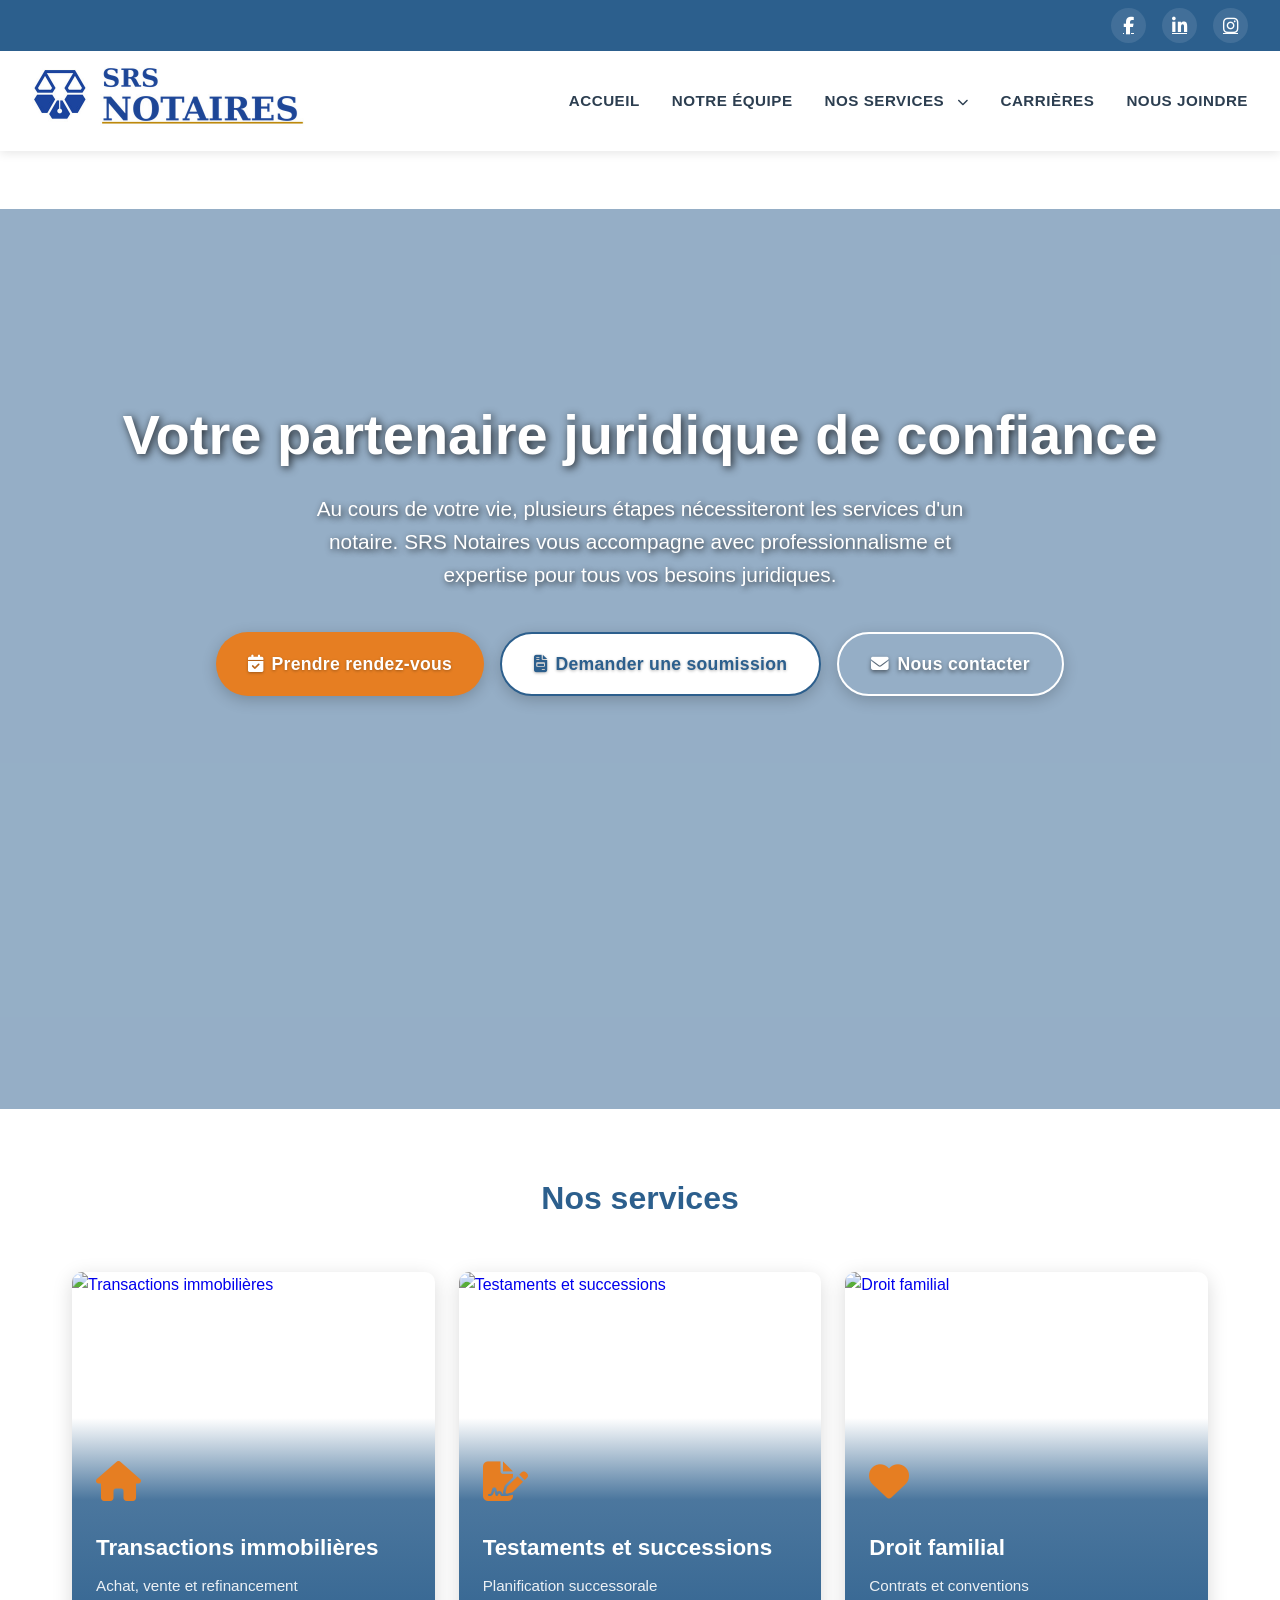
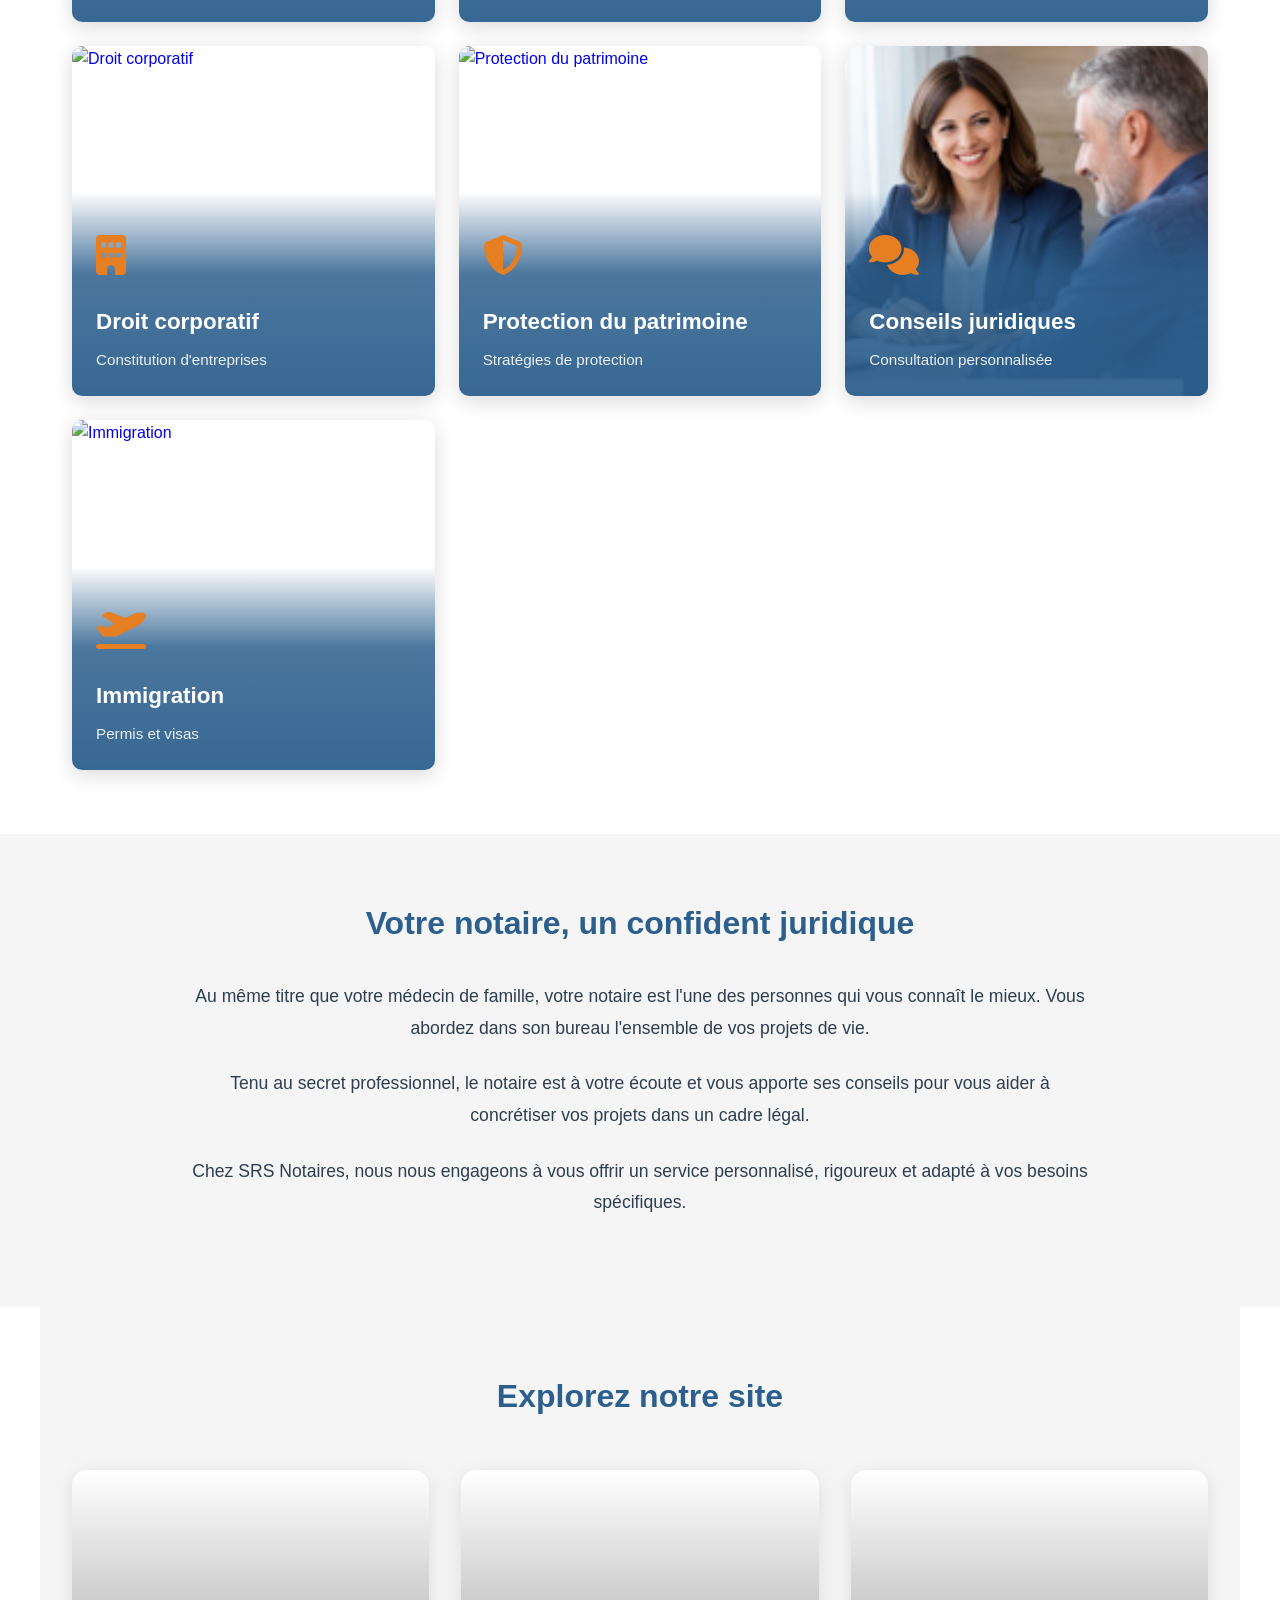
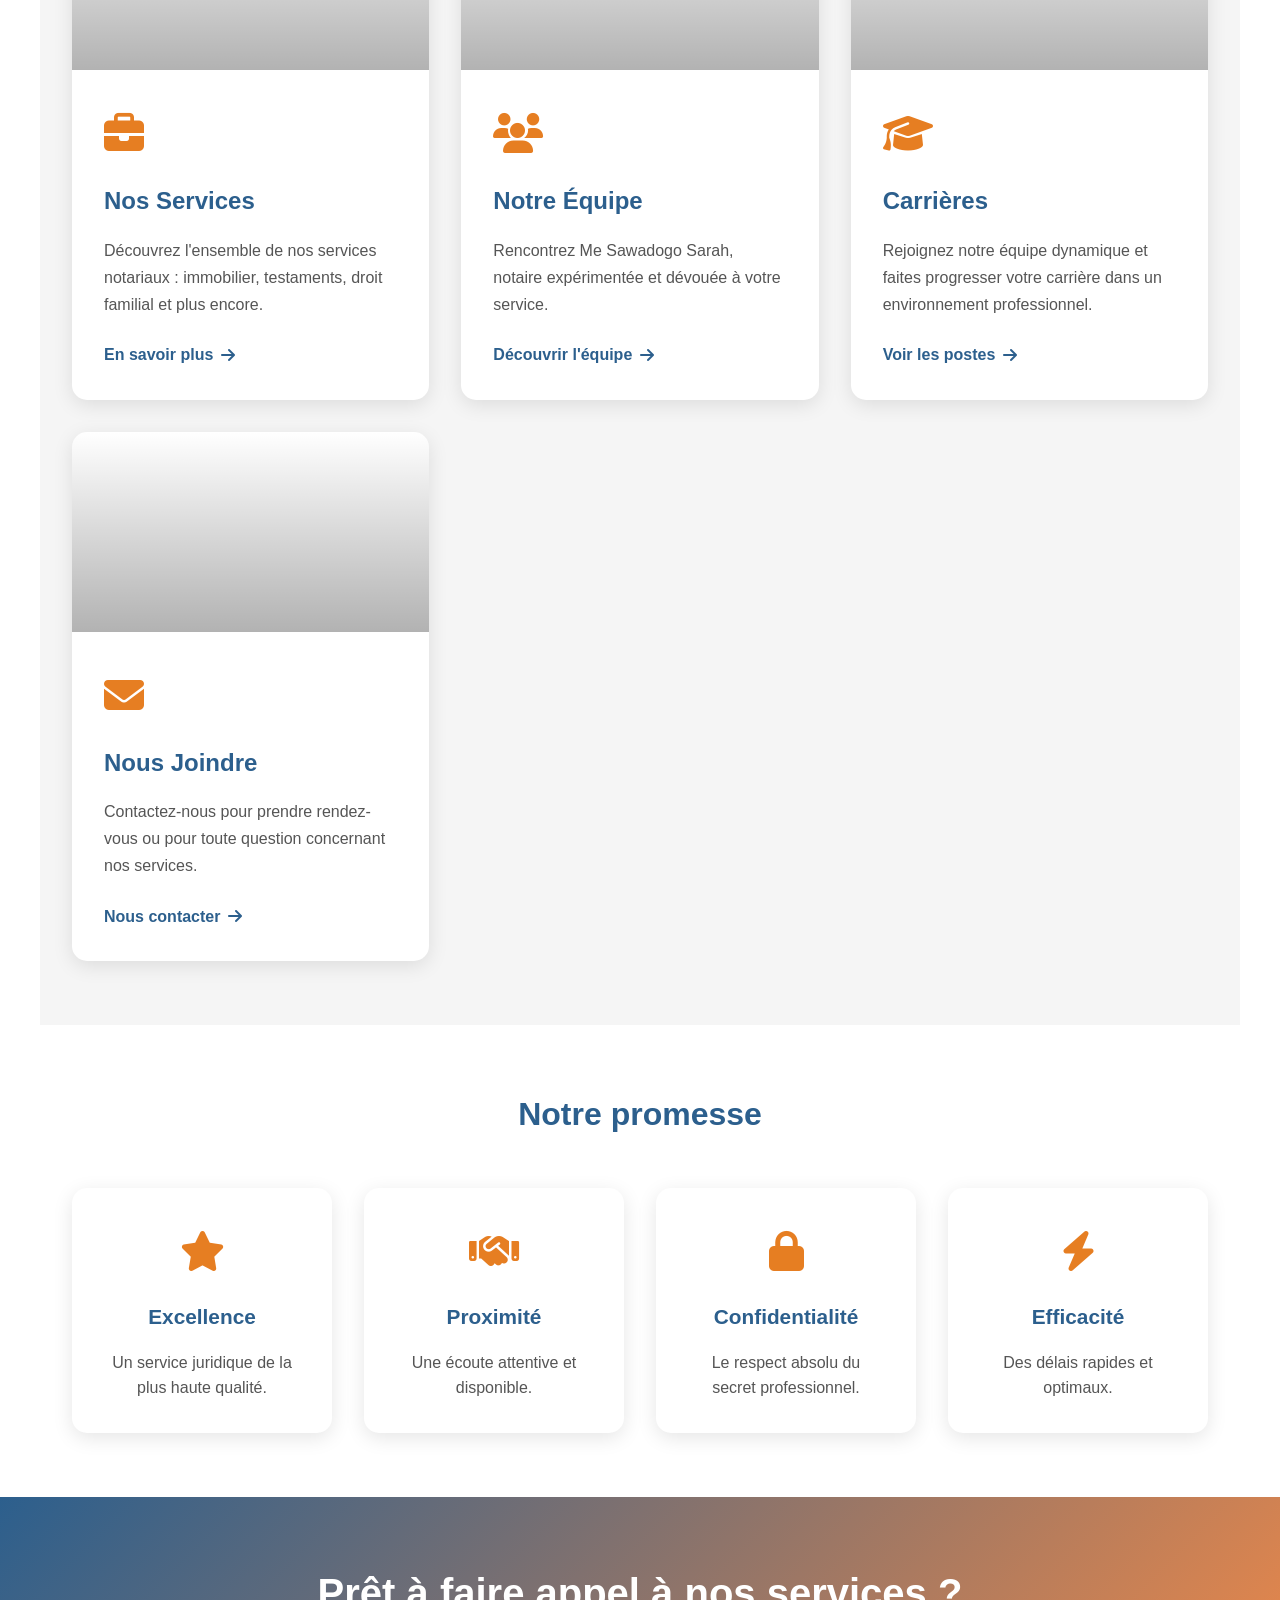
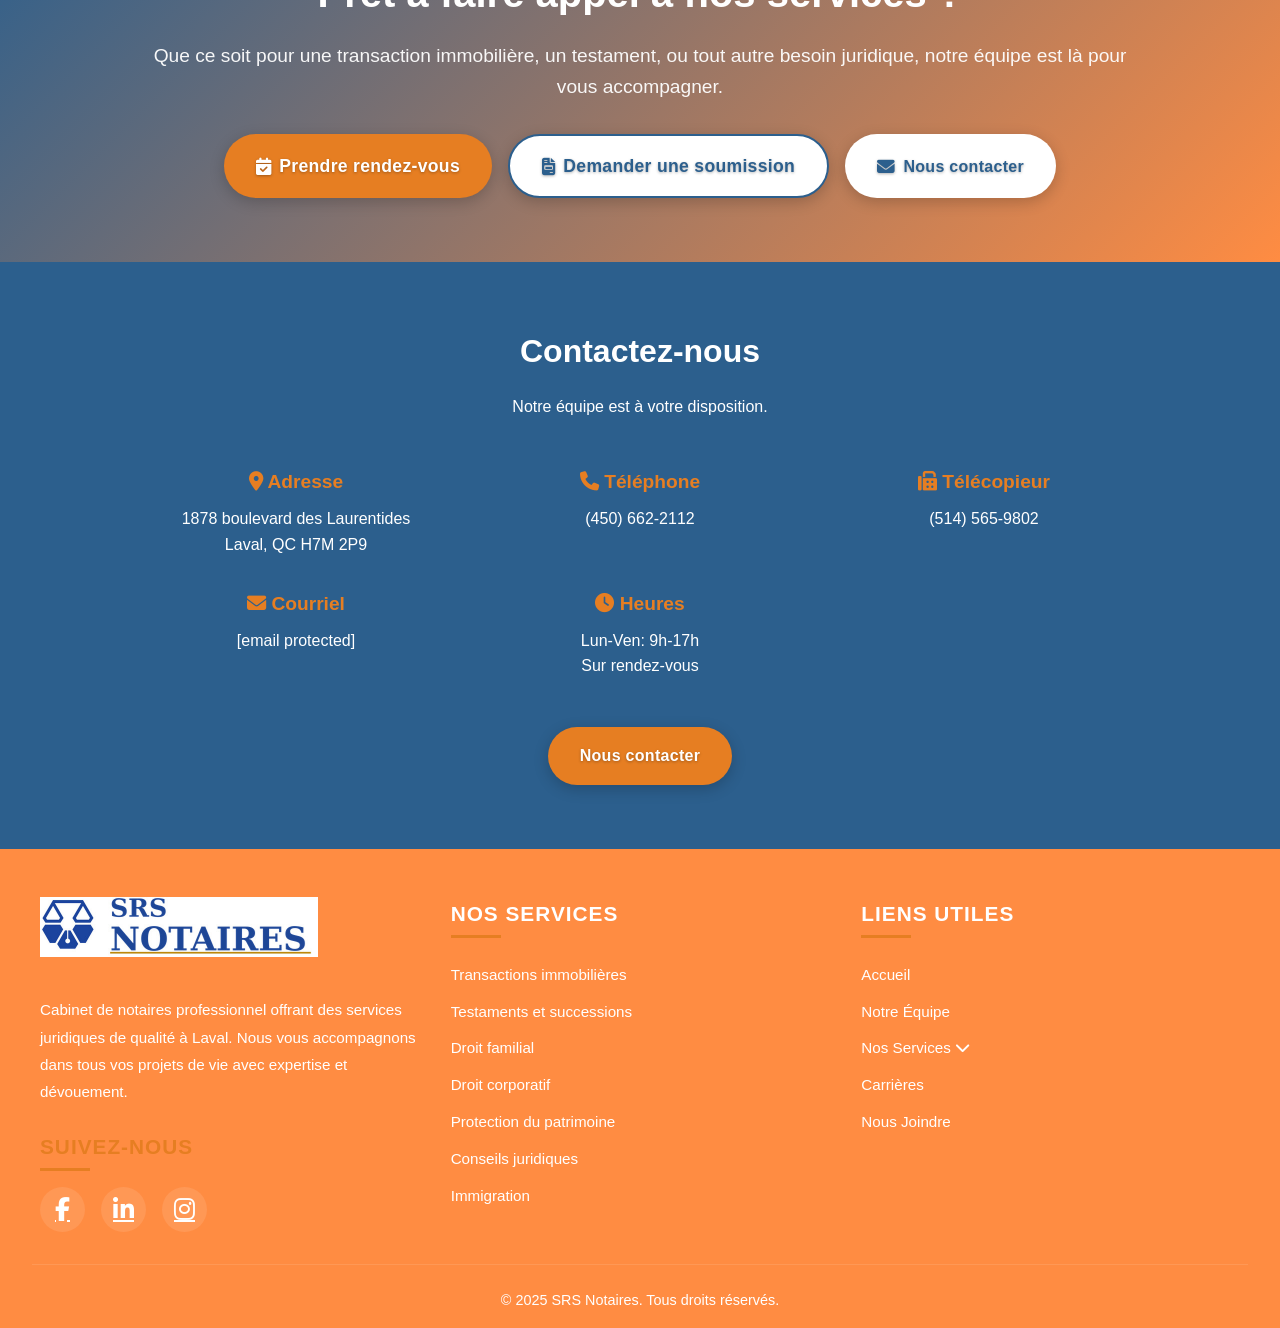
==== commit d09a8c86: "Add files via upload" ====
--- a/index.html
+++ b/index.html
@@ -136,13 +136,13 @@
                 <li class="has-submenu">
                     <a href="services.html">Nos Services <i class="fas fa-chevron-down"></i></a>
                     <ul class="submenu">
-                        <li><a href="services.html#service-immobilier">Transactions immobilières</a></li>
-                        <li><a href="services.html#service-testaments">Testaments et successions</a></li>
-                        <li><a href="services.html#service-familial">Droit familial</a></li>
-                        <li><a href="services.html#service-corporatif">Droit corporatif</a></li>
-                        <li><a href="services.html#service-patrimoine">Protection du patrimoine</a></li>
-                        <li><a href="services.html#service-conseils">Conseils juridiques</a></li>
-                        <li><a href="services.html#service-immigration">Immigration</a></li>
+                        <li><a href="services.html#service-immobilier"><i class="fas fa-home"></i> Transactions immobilières</a></li>
+                        <li><a href="services.html#service-testaments"><i class="fas fa-file-signature"></i> Testaments et successions</a></li>
+                        <li><a href="services.html#service-familial"><i class="fas fa-heart"></i> Droit familial</a></li>
+                        <li><a href="services.html#service-corporatif"><i class="fas fa-building"></i> Droit corporatif</a></li>
+                        <li><a href="services.html#service-patrimoine"><i class="fas fa-shield-alt"></i> Protection du patrimoine</a></li>
+                        <li><a href="services.html#service-conseils"><i class="fas fa-comments"></i> Conseils juridiques</a></li>
+                        <li><a href="services.html#service-immigration"><i class="fas fa-plane-departure"></i> Immigration</a></li>
                     </ul>
                 </li>
                 <li><a href="carrieres.html">Carrières</a></li>
@@ -156,19 +156,28 @@
         </nav>
     </header>
 
-    <section class="hero" style="background: linear-gradient(rgba(44, 95, 141, 0.85), rgba(44, 95, 141, 0.85)), url('https://images.unsplash.com/photo-1450101499163-c8848c66ca85?w=1600&q=80') center/cover; background-attachment: fixed;">
-        <h1>Votre partenaire juridique de confiance</h1>
-        <p>Au cours de votre vie, plusieurs étapes nécessiteront les services d'un notaire. SRS Notaires vous accompagne avec professionnalisme et expertise pour tous vos besoins juridiques.</p>
-        <div class="cta-buttons-group">
-            <a href="contact.html" class="cta-button cta-primary">
-                <i class="fas fa-calendar-check"></i> Prendre rendez-vous
-            </a>
-            <a href="contact.html" class="cta-button cta-secondary">
-                <i class="fas fa-file-invoice"></i> Demander une soumission
-            </a>
-            <a href="contact.html" class="cta-button cta-tertiary">
-                <i class="fas fa-envelope"></i> Nous contacter
-            </a>
+    <section class="hero hero-video">
+        <div class="video-background">
+            <video autoplay muted loop playsinline id="heroVideo" poster="https://images.unsplash.com/photo-1600880292203-757bb62b4baf?w=1920&q=80">
+                <source src="https://videos.pexels.com/video-files/7640395/7640395-uhd_2560_1440_30fps.mp4" type="video/mp4">
+                <source src="https://videos.pexels.com/video-files/6774120/6774120-uhd_2560_1440_25fps.mp4" type="video/mp4">
+            </video>
+            <div class="video-overlay"></div>
+        </div>
+        <div class="hero-content">
+            <h1>Votre partenaire juridique de confiance</h1>
+            <p>Au cours de votre vie, plusieurs étapes nécessiteront les services d'un notaire. SRS Notaires vous accompagne avec professionnalisme et expertise pour tous vos besoins juridiques.</p>
+            <div class="cta-buttons-group">
+                <a href="contact.html" class="cta-button cta-primary">
+                    <i class="fas fa-calendar-check"></i> Prendre rendez-vous
+                </a>
+                <a href="contact.html" class="cta-button cta-secondary">
+                    <i class="fas fa-file-invoice"></i> Demander une soumission
+                </a>
+                <a href="contact.html" class="cta-button cta-tertiary">
+                    <i class="fas fa-envelope"></i> Nous contacter
+                </a>
+            </div>
         </div>
     </section>
 
--- a/style.css
+++ b/style.css
@@ -627,8 +627,23 @@
 
 .footer-column h3 {
     font-size: 1.3rem;
-    margin-bottom: 1rem;
-    color: var(--secondary-color);
+    margin-bottom: 1.5rem;
+    color: #ffffff;
+    font-weight: 700;
+    text-transform: uppercase;
+    letter-spacing: 1px;
+    position: relative;
+    padding-bottom: 0.5rem;
+}
+
+.footer-column h3::after {
+    content: '';
+    position: absolute;
+    left: 0;
+    bottom: 0;
+    width: 50px;
+    height: 3px;
+    background: var(--secondary-color);
 }
 
 .footer-description {
@@ -1390,6 +1405,19 @@
     list-style: none;
 }
 
+/* Icônes dans le submenu */
+.submenu a i {
+    margin-right: 0.5rem;
+    color: var(--secondary-color);
+    width: 20px;
+    text-align: center;
+}
+
+.submenu a:hover i {
+    color: var(--accent-color);
+}
+
+
 .has-submenu:hover .submenu {
     display: block;
 }
@@ -1717,3 +1745,173 @@
         font-size: 0.9rem;
     }
 }
+
+
+/* Services détaillés */
+.services-detailed {
+    max-width: 1200px;
+    margin: 0 auto;
+    padding: 4rem 2rem;
+}
+
+.services-detailed .section-title {
+    text-align: center;
+    font-size: 2.5rem;
+    color: var(--primary-color);
+    margin-bottom: 3rem;
+}
+
+.services-detailed .services-grid {
+    display: grid;
+    grid-template-columns: 1fr;
+    gap: 3rem;
+}
+
+.services-detailed .service-card {
+    background: var(--bg-white);
+    padding: 3rem;
+    border-radius: 15px;
+    box-shadow: 0 5px 25px rgba(0,0,0,0.1);
+    transition: all 0.3s;
+    border-left: 5px solid var(--secondary-color);
+}
+
+.services-detailed .service-card:hover {
+    transform: translateY(-5px);
+    box-shadow: 0 10px 40px rgba(0,0,0,0.15);
+}
+
+.services-detailed .service-icon {
+    font-size: 3.5rem;
+    color: var(--secondary-color);
+    margin-bottom: 1.5rem;
+}
+
+.services-detailed .service-card h3 {
+    font-size: 2rem;
+    color: var(--primary-color);
+    margin-bottom: 1.5rem;
+}
+
+.services-detailed .service-card p {
+    font-size: 1.05rem;
+    line-height: 1.8;
+    color: var(--text-dark);
+    margin-bottom: 1.5rem;
+}
+
+.services-detailed .service-card .cta-button {
+    margin-top: 2rem;
+    display: inline-block;
+}
+
+@media (max-width: 768px) {
+    .services-detailed .service-card {
+        padding: 2rem;
+    }
+    
+    .services-detailed .service-card h3 {
+        font-size: 1.5rem;
+    }
+}
+
+
+/* Hero avec vidéo */
+.hero-video {
+    position: relative;
+    overflow: hidden;
+    min-height: 100vh;
+}
+
+.video-background {
+    position: absolute;
+    top: 0;
+    left: 0;
+    width: 100%;
+    height: 100%;
+    overflow: hidden;
+    z-index: 0;
+}
+
+.video-background video {
+    position: absolute;
+    top: 50%;
+    left: 50%;
+    min-width: 100%;
+    min-height: 100%;
+    width: auto;
+    height: auto;
+    transform: translate(-50%, -50%);
+    object-fit: cover;
+}
+
+@media (max-width: 768px) {
+    .video-background video {
+        width: 100%;
+        height: 100%;
+    }
+}
+
+.video-overlay {
+    position: absolute;
+    top: 0;
+    left: 0;
+    width: 100%;
+    height: 100%;
+    background: rgba(44, 95, 141, 0.5);
+    z-index: 1;
+}
+
+.hero-content {
+    position: relative;
+    z-index: 2;
+    max-width: 1200px;
+    margin: 0 auto;
+    padding: 8rem 2rem;
+    text-align: center;
+    color: white;
+}
+
+.hero-video h1 {
+    font-size: 3.5rem;
+    margin-bottom: 1.5rem;
+    font-weight: 700;
+    line-height: 1.2;
+    text-shadow: 2px 2px 8px rgba(0,0,0,0.8);
+    color: white;
+    background: none;
+    padding: 0;
+    border-radius: 0;
+    display: block;
+}
+
+.hero-video p {
+    font-size: 1.3rem;
+    margin-bottom: 2.5rem;
+    max-width: 700px;
+    margin-left: auto;
+    margin-right: auto;
+    line-height: 1.6;
+    text-shadow: 2px 2px 6px rgba(0,0,0,0.8);
+    color: white;
+    background: none;
+    padding: 0;
+    border-radius: 0;
+}
+
+@media (max-width: 768px) {
+    .hero-video h1 {
+        font-size: 2.2rem;
+    }
+    
+    .hero-video p {
+        font-size: 1.1rem;
+    }
+    
+    .video-background video {
+        min-width: auto;
+        width: 100%;
+        height: 100%;
+        object-fit: cover;
+    }
+}
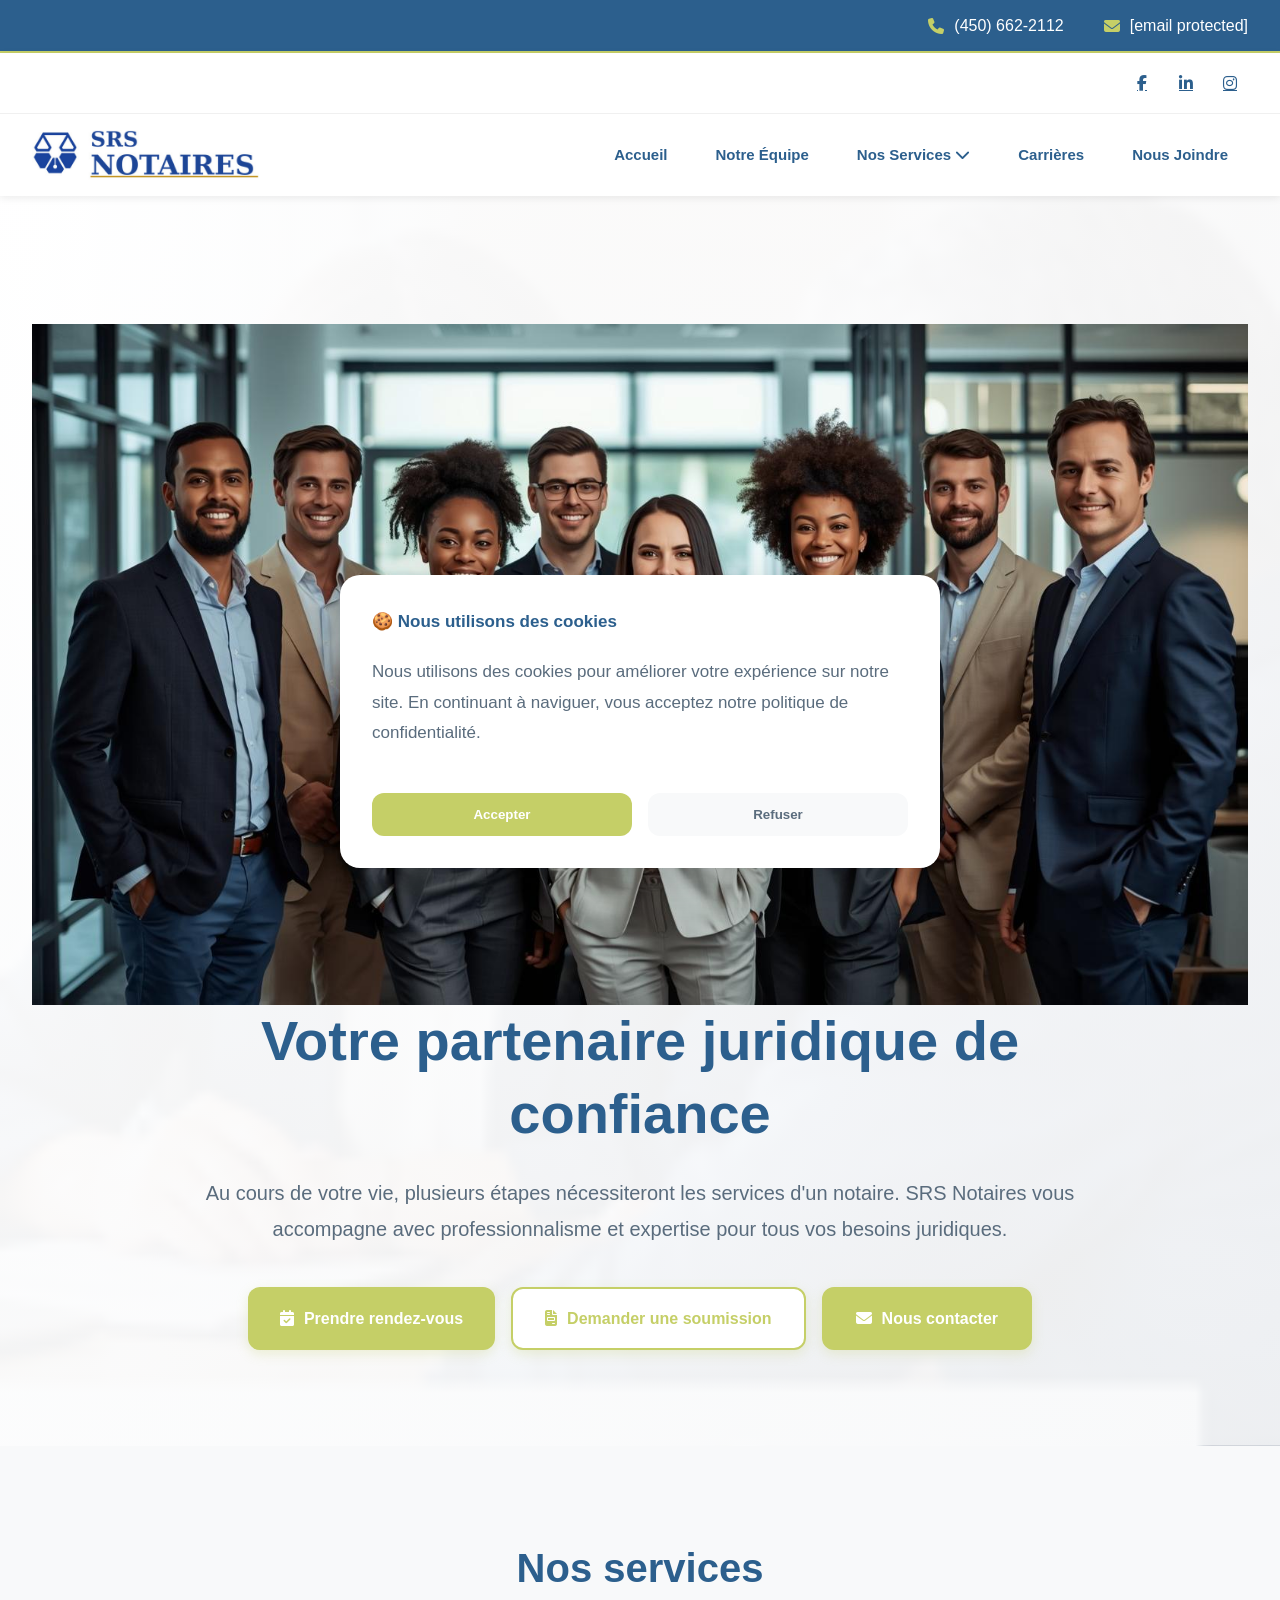
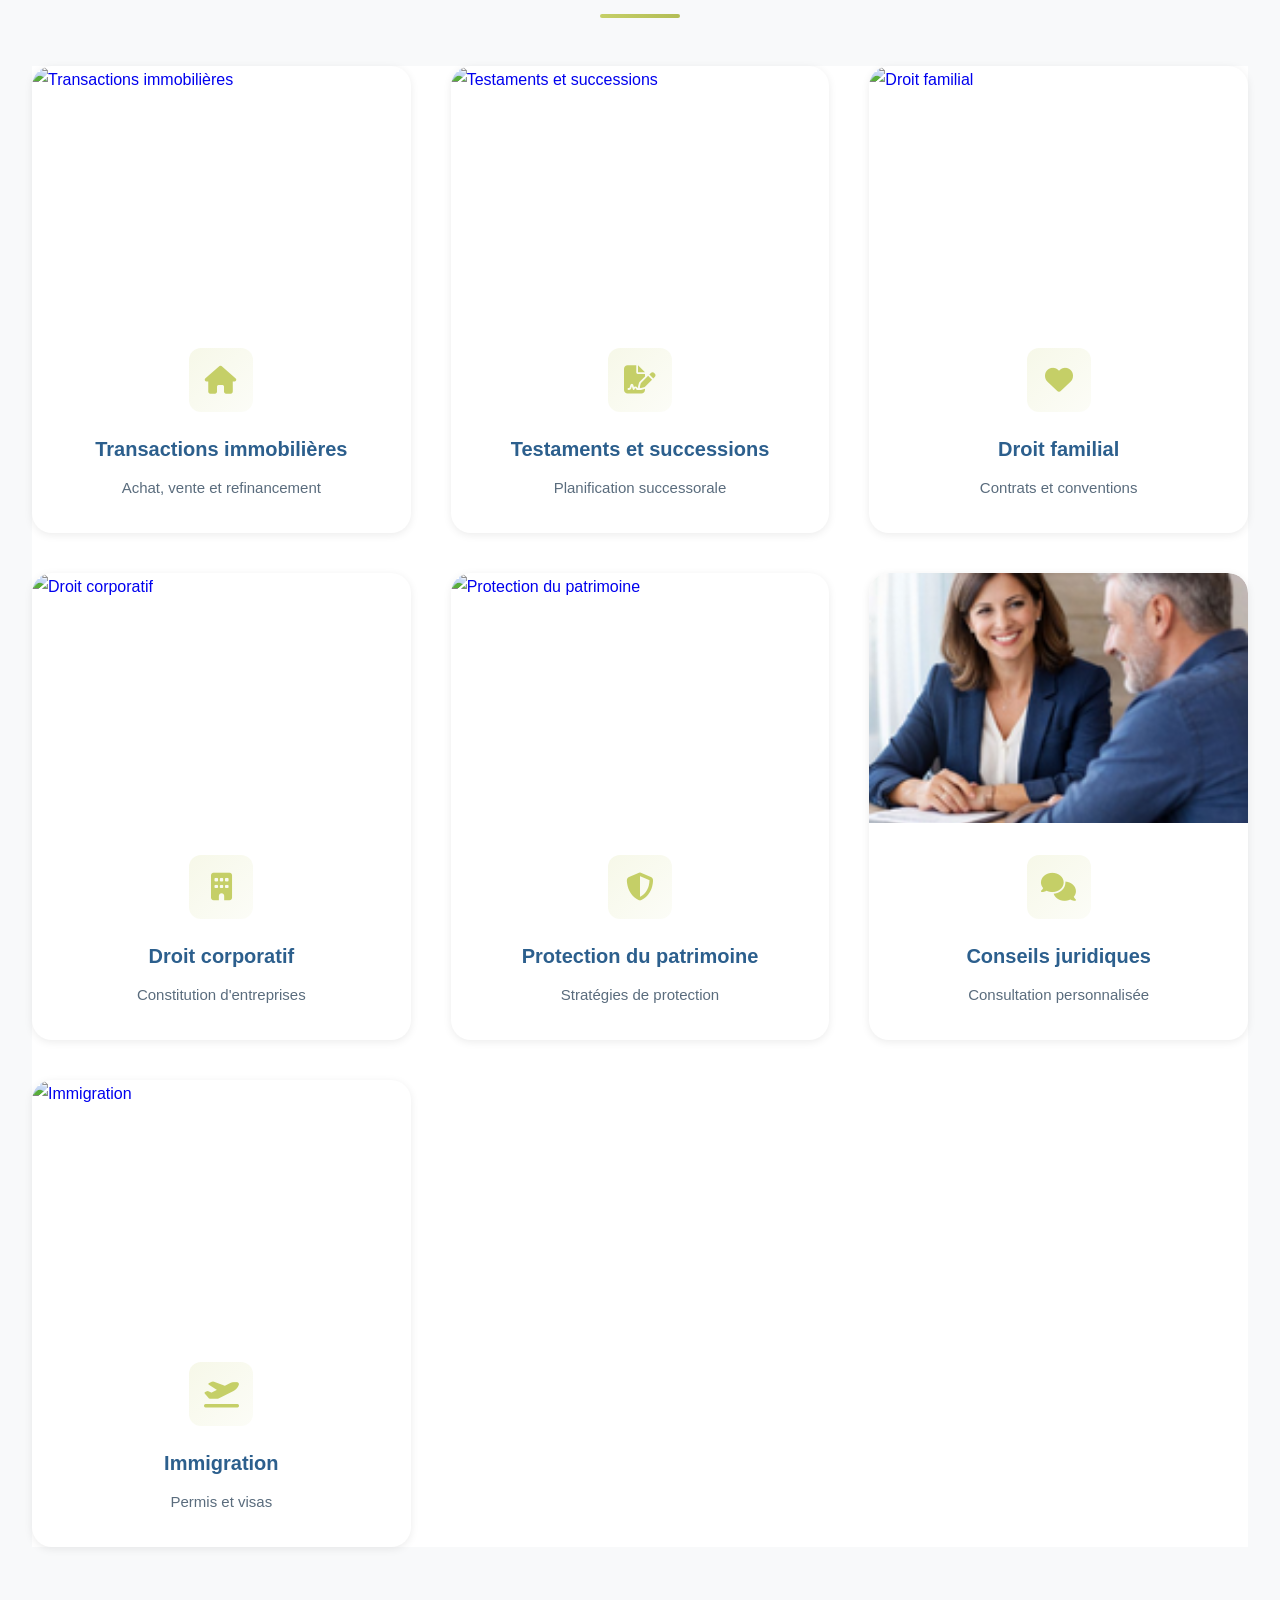
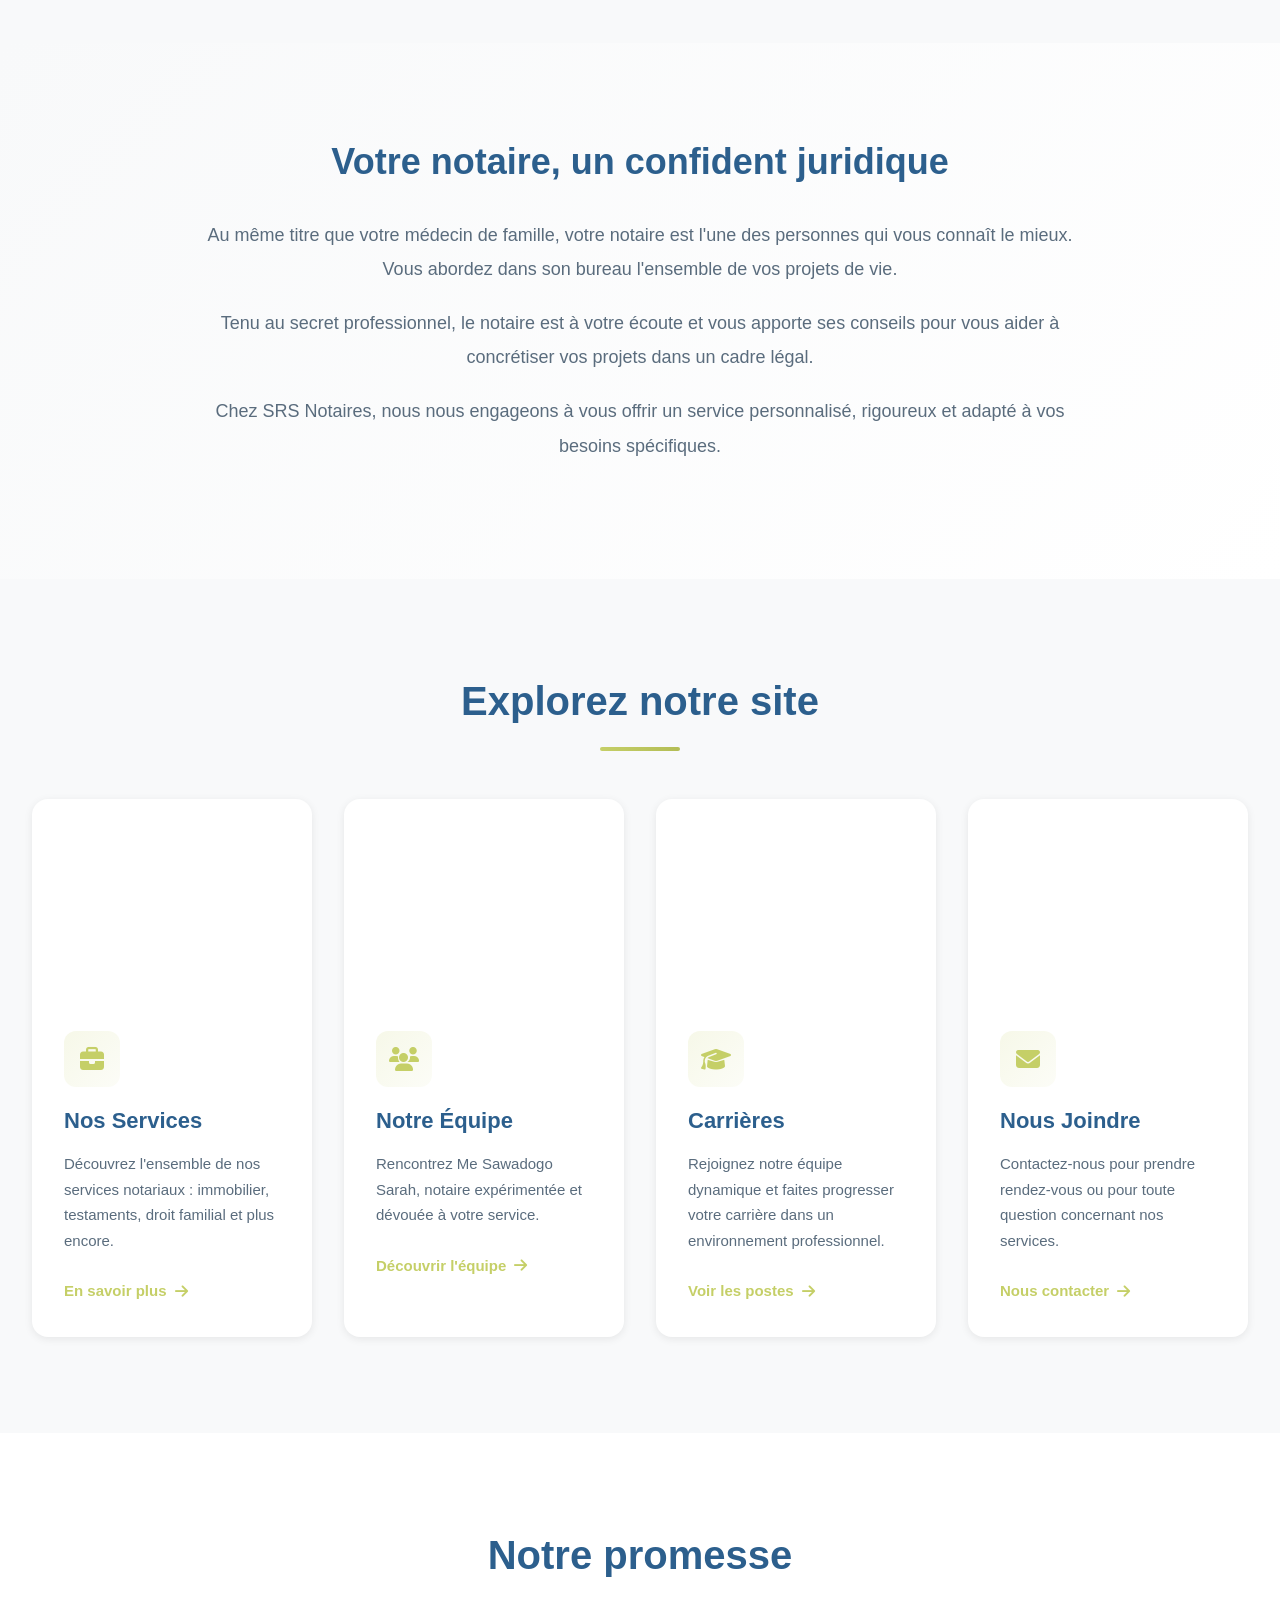
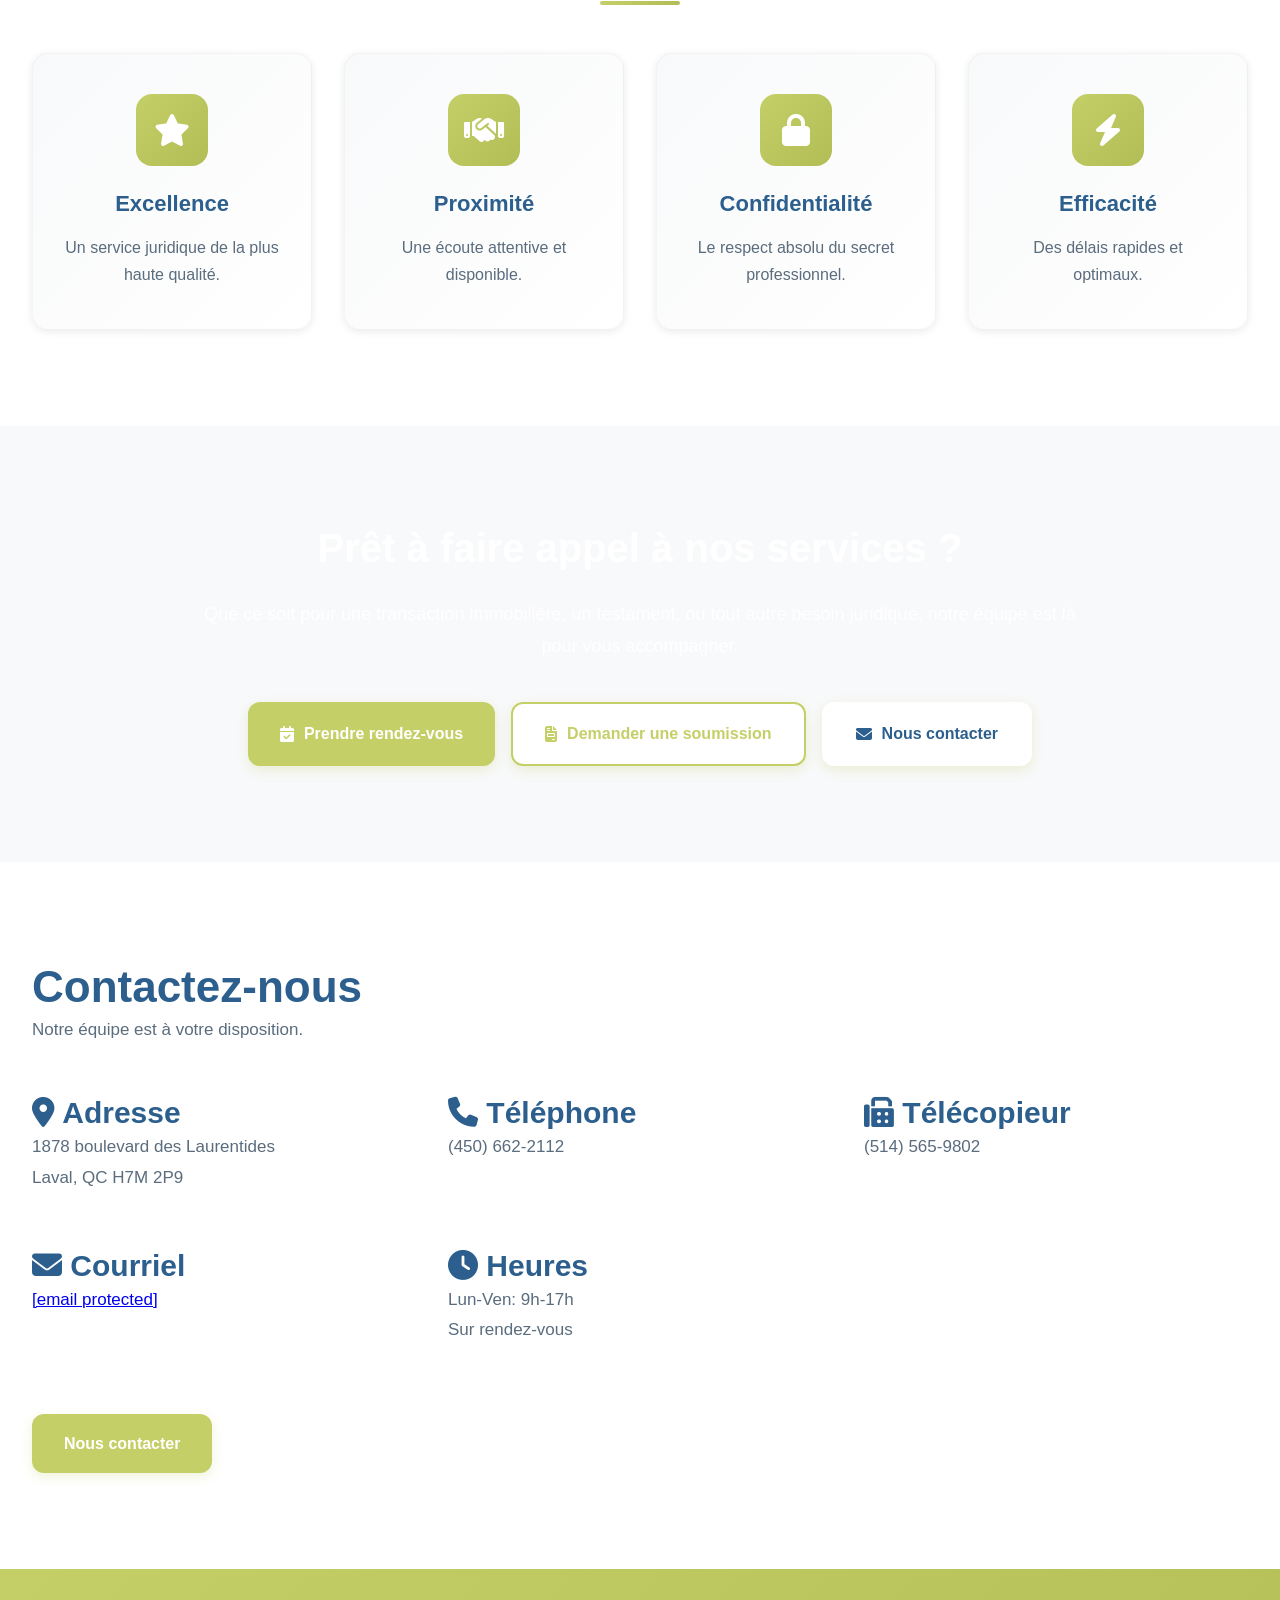
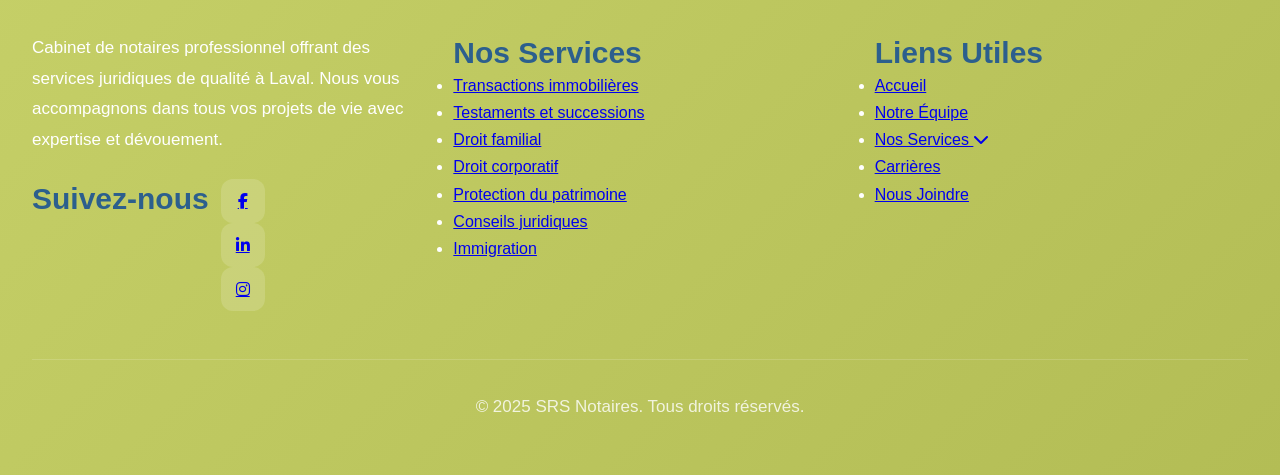
==== commit b3c38396: "Add files via upload" ====
--- a/index.html
+++ b/index.html
@@ -90,9 +90,9 @@
         "closes": "17:00"
       }],
       "sameAs": [
-        "https://www.facebook.com/srsnotaires",
-        "https://www.linkedin.com/company/srsnotaires",
-        "https://www.instagram.com/srsnotaires"
+        "https://www.facebook.com/profile.php?id=61585552110445",
+        "https://www.linkedin.com/in/srs-notaire-49392939b/",
+        "https://www.instagram.com/srsnotaires/"
       ],
       "priceRange": "$$",
       "description": "Services notariaux professionnels à Laval : transactions immobilières, testaments, successions, droit familial et commercial.",
@@ -119,9 +119,9 @@
     <header>
         <div class="header-top">
             <div class="social-links">
-                <a href="https://www.facebook.com/srsnotaires" target="_blank" aria-label="Facebook"><i class="fab fa-facebook-f"></i></a>
-                <a href="https://www.linkedin.com/company/srsnotaires" target="_blank" aria-label="LinkedIn"><i class="fab fa-linkedin-in"></i></a>
-                <a href="https://www.instagram.com/srsnotaires" target="_blank" aria-label="Instagram"><i class="fab fa-instagram"></i></a>
+                <a href="https://www.facebook.com/profile.php?id=61585552110445" target="_blank" aria-label="Facebook"><i class="fab fa-facebook-f"></i></a>
+                <a href="https://www.linkedin.com/in/srs-notaire-49392939b/" target="_blank" aria-label="LinkedIn"><i class="fab fa-linkedin-in"></i></a>
+                <a href="https://www.instagram.com/srsnotaires/" target="_blank" aria-label="Instagram"><i class="fab fa-instagram"></i></a>
             </div>
         </div>
         <nav>
@@ -156,19 +156,16 @@
         </nav>
     </header>
 
-    <section class="hero hero-video">
-        <div class="video-background">
-            <video autoplay muted loop playsinline id="heroVideo" poster="https://images.unsplash.com/photo-1600880292203-757bb62b4baf?w=1920&q=80">
-                <source src="https://videos.pexels.com/video-files/7640395/7640395-uhd_2560_1440_30fps.mp4" type="video/mp4">
-                <source src="https://videos.pexels.com/video-files/6774120/6774120-uhd_2560_1440_25fps.mp4" type="video/mp4">
-            </video>
-            <div class="video-overlay"></div>
+        <section class="hero hero-image">
+        <div class="hero-background">
+            <img src="hero-team.jpg" alt="Professionnels SRS Notaires">
+            <div class="hero-overlay"></div>
         </div>
         <div class="hero-content">
             <h1>Votre partenaire juridique de confiance</h1>
             <p>Au cours de votre vie, plusieurs étapes nécessiteront les services d'un notaire. SRS Notaires vous accompagne avec professionnalisme et expertise pour tous vos besoins juridiques.</p>
             <div class="cta-buttons-group">
-                <a href="contact.html" class="cta-button cta-primary">
+                <a href="https://appt.link/meet-with-srsnotaire-1MxS28aU/in-person-meeting" target="_blank" class="cta-button cta-primary">
                     <i class="fas fa-calendar-check"></i> Prendre rendez-vous
                 </a>
                 <a href="contact.html" class="cta-button cta-secondary">
@@ -185,7 +182,7 @@
         <h2 class="section-title">Nos services</h2>
         <div class="services-photo-grid">
             <a href="services.html#service-immobilier" class="service-photo-card">
-                <img src="https://images.unsplash.com/photo-1560518883-ce09059eeffa?w=600&q=80" alt="Transactions immobilières">
+                <img src="https://images.unsplash.com/photo-1582407947304-fd86f028f716?w=600&q=80" alt="Transactions immobilières">
                 <div class="service-photo-overlay">
                     <div class="service-photo-icon"><i class="fas fa-home"></i></div>
                     <h3>Transactions immobilières</h3>
@@ -194,7 +191,7 @@
             </a>
 
             <a href="services.html#service-testaments" class="service-photo-card">
-                <img src="https://images.unsplash.com/photo-1450101499163-c8848c66ca85?w=600&q=80" alt="Testaments et successions">
+                <img src="https://images.unsplash.com/photo-1556761175-b413da4baf72?w=600&q=80" alt="Testaments et successions">
                 <div class="service-photo-overlay">
                     <div class="service-photo-icon"><i class="fas fa-file-signature"></i></div>
                     <h3>Testaments et successions</h3>
@@ -203,7 +200,7 @@
             </a>
 
             <a href="services.html#service-familial" class="service-photo-card">
-                <img src="https://images.unsplash.com/photo-1511895426328-dc8714191300?w=600&q=80" alt="Droit familial">
+                <img src="https://images.unsplash.com/photo-1573497620053-ea5300f94f21?w=600&q=80" alt="Droit familial">
                 <div class="service-photo-overlay">
                     <div class="service-photo-icon"><i class="fas fa-heart"></i></div>
                     <h3>Droit familial</h3>
@@ -212,7 +209,7 @@
             </a>
 
             <a href="services.html#service-corporatif" class="service-photo-card">
-                <img src="https://images.unsplash.com/photo-1454165804606-c3d57bc86b40?w=600&q=80" alt="Droit corporatif">
+                <img src="https://images.unsplash.com/photo-1600880292203-757bb62b4baf?w=600&q=80" alt="Droit corporatif">
                 <div class="service-photo-overlay">
                     <div class="service-photo-icon"><i class="fas fa-building"></i></div>
                     <h3>Droit corporatif</h3>
@@ -221,7 +218,7 @@
             </a>
 
             <a href="services.html#service-patrimoine" class="service-photo-card">
-                <img src="https://images.unsplash.com/photo-1559526324-593bc073d938?w=600&q=80" alt="Protection du patrimoine">
+                <img src="https://images.unsplash.com/photo-1573164574230-db1d5e960238?w=600&q=80" alt="Protection du patrimoine">
                 <div class="service-photo-overlay">
                     <div class="service-photo-icon"><i class="fas fa-shield-alt"></i></div>
                     <h3>Protection du patrimoine</h3>
@@ -239,7 +236,7 @@
             </a>
 
             <a href="services.html#service-immigration" class="service-photo-card">
-                <img src="https://images.unsplash.com/photo-1436491865332-7a61a109cc05?w=600&q=80" alt="Immigration">
+                <img src="https://images.unsplash.com/photo-1573496359142-b8d87734a5a2?w=600&q=80" alt="Immigration">
                 <div class="service-photo-overlay">
                     <div class="service-photo-icon"><i class="fas fa-plane-departure"></i></div>
                     <h3>Immigration</h3>
@@ -262,7 +259,7 @@
         <h2 class="section-title">Explorez notre site</h2>
         <div class="pages-grid">
             <a href="services.html" class="page-preview-card">
-                <div class="page-preview-image" style="background-image: url('https://images.unsplash.com/photo-1450101499163-c8848c66ca85?w=800&q=80');"></div>
+                <div class="page-preview-image" style="background-image: url('https://images.unsplash.com/photo-1556761175-b413da4baf72?w=800&q=80');"></div>
                 <div class="page-preview-content">
                     <div class="page-preview-icon"><i class="fas fa-briefcase"></i></div>
                     <h3>Nos Services</h3>
@@ -272,7 +269,7 @@
             </a>
 
             <a href="equipe.html" class="page-preview-card">
-                <div class="page-preview-image" style="background-image: url('https://images.unsplash.com/photo-1521791136064-7986c2920216?w=800&q=80');"></div>
+                <div class="page-preview-image" style="background-image: url('https://images.unsplash.com/photo-1573496359142-b8d87734a5a2?w=800&q=80');"></div>
                 <div class="page-preview-content">
                     <div class="page-preview-icon"><i class="fas fa-users"></i></div>
                     <h3>Notre Équipe</h3>
@@ -282,7 +279,7 @@
             </a>
 
             <a href="carrieres.html" class="page-preview-card">
-                <div class="page-preview-image" style="background-image: url('https://images.unsplash.com/photo-1522071820081-009f0129c71c?w=800&q=80');"></div>
+                <div class="page-preview-image" style="background-image: url('https://images.unsplash.com/photo-1600880292089-90a7e086ee0c?w=800&q=80');"></div>
                 <div class="page-preview-content">
                     <div class="page-preview-icon"><i class="fas fa-graduation-cap"></i></div>
                     <h3>Carrières</h3>
@@ -292,7 +289,7 @@
             </a>
 
             <a href="contact.html" class="page-preview-card">
-                <div class="page-preview-image" style="background-image: url('https://images.unsplash.com/photo-1423666639041-f56000c27a9a?w=800&q=80');"></div>
+                <div class="page-preview-image" style="background-image: url('https://images.unsplash.com/photo-1556761175-4b46a572b786?w=800&q=80');"></div>
                 <div class="page-preview-content">
                     <div class="page-preview-icon"><i class="fas fa-envelope"></i></div>
                     <h3>Nous Joindre</h3>
@@ -335,7 +332,7 @@
             <h2>Prêt à faire appel à nos services ?</h2>
             <p>Que ce soit pour une transaction immobilière, un testament, ou tout autre besoin juridique, notre équipe est là pour vous accompagner.</p>
             <div class="cta-buttons-group">
-                <a href="contact.html" class="cta-button cta-primary">
+                <a href="https://appt.link/meet-with-srsnotaire-1MxS28aU/in-person-meeting" target="_blank" class="cta-button cta-primary">
                     <i class="fas fa-calendar-check"></i> Prendre rendez-vous
                 </a>
                 <a href="contact.html" class="cta-button cta-secondary">
@@ -382,7 +379,7 @@
         <div class="footer-content">
             <div class="footer-column">
                 <div class="footer-logo">
-                    <img src="logo-srs-notaires.png" alt="SRS Notaires">
+                    
                 </div>
                 <p class="footer-description">
                     Cabinet de notaires professionnel offrant des services juridiques de qualité à Laval. Nous vous accompagnons dans tous vos projets de vie avec expertise et dévouement.
@@ -390,9 +387,9 @@
                 <div class="footer-social">
                     <h3>Suivez-nous</h3>
                     <div class="social-links">
-                        <a href="https://www.facebook.com/srsnotaires" target="_blank" aria-label="Facebook"><i class="fab fa-facebook-f"></i></a>
-                        <a href="https://www.linkedin.com/company/srsnotaires" target="_blank" aria-label="LinkedIn"><i class="fab fa-linkedin-in"></i></a>
-                        <a href="https://www.instagram.com/srsnotaires" target="_blank" aria-label="Instagram"><i class="fab fa-instagram"></i></a>
+                        <a href="https://www.facebook.com/profile.php?id=61585552110445" target="_blank" aria-label="Facebook"><i class="fab fa-facebook-f"></i></a>
+                        <a href="https://www.linkedin.com/in/srs-notaire-49392939b/" target="_blank" aria-label="LinkedIn"><i class="fab fa-linkedin-in"></i></a>
+                        <a href="https://www.instagram.com/srsnotaires/" target="_blank" aria-label="Instagram"><i class="fab fa-instagram"></i></a>
                     </div>
                 </div>
             </div>
@@ -456,5 +453,19 @@
         });
     </script>
     <script src="script.js"></script>
+    <!-- Cookie Consent Banner -->
+    <div id="cookie-consent">
+        <div class="cookie-content">
+            <div class="cookie-text">
+                <p><strong>🍪 Nous utilisons des cookies</strong></p>
+                <p>Nous utilisons des cookies pour améliorer votre expérience sur notre site. En continuant à naviguer, vous acceptez notre politique de confidentialité.</p>
+            </div>
+            <div class="cookie-buttons">
+                <button id="accept-cookies" class="cookie-btn cookie-accept">Accepter</button>
+                <button id="decline-cookies" class="cookie-btn cookie-decline">Refuser</button>
+            </div>
+        </div>
+    </div>
+
 </body>
 </html>
--- a/style.css
+++ b/style.css
@@ -1,3 +1,6 @@
+/* ================================
+   RESET & VARIABLES
+   ================================ */
 * {
     margin: 0;
     padding: 0;
@@ -6,399 +9,463 @@
 
 html {
     scroll-behavior: smooth;
+    font-size: 16px;
 }
 
 :root {
-    --primary-color: #2c5f8d;
-    --secondary-color: #e67e22;
-    --accent-color: #ff8c42;
-    --text-dark: #2c3e50;
-    --text-light: #ffffff;
-    --bg-light: #f5f5f5;
+    --green: #c5cf67;
+    --green-dark: #b3bd55;
+    --blue: #2c5f8d;
+    --blue-dark: #1e4a6f;
+    --text-primary: #2c5f8d;
+    --text-secondary: #5a6c7d;
+    --text-light: #8b95a0;
     --bg-white: #ffffff;
+    --bg-light: #f8f9fa;
+    --transition: all 0.4s cubic-bezier(0.4, 0, 0.2, 1);
 }
 
 body {
-    font-family: 'Segoe UI', Tahoma, Geneva, Verdana, sans-serif;
-    line-height: 1.6;
-    color: var(--text-dark);
-}
-
-/* Header */
+    font-family: -apple-system, BlinkMacSystemFont, 'Segoe UI', Roboto, 'Helvetica Neue', Arial, sans-serif;
+    line-height: 1.7;
+    color: var(--text-secondary);
+    background: var(--bg-white);
+}
+
+/* ================================
+   TYPOGRAPHIE
+   ================================ */
+h1, h2, h3, h4, h5, h6 {
+    font-weight: 700;
+    color: var(--text-primary);
+    line-height: 1.3;
+}
+
+h1 { font-size: clamp(2.5rem, 5vw, 3.5rem); }
+h2 { font-size: clamp(2rem, 4vw, 2.75rem); }
+h3 { font-size: clamp(1.5rem, 3vw, 1.875rem); }
+
+p {
+    margin-bottom: 1.25rem;
+    font-size: 1.0625rem;
+    line-height: 1.8;
+}
+
+/* ================================
+   TOP CONTACT BAR
+   ================================ */
+.top-contact-bar {
+    background: var(--blue);
+    color: white;
+    padding: 0.75rem 0;
+    border-bottom: 2px solid var(--green);
+}
+
+.top-contact-content {
+    max-width: 1320px;
+    margin: 0 auto;
+    padding: 0 2rem;
+    display: flex;
+    justify-content: flex-end;
+    gap: 2.5rem;
+}
+
+.top-contact-item {
+    display: flex;
+    align-items: center;
+    gap: 0.625rem;
+}
+
+.top-contact-item i {
+    color: var(--green);
+}
+
+.top-contact-item a {
+    color: white;
+    text-decoration: none;
+    transition: var(--transition);
+}
+
+.top-contact-item a:hover {
+    color: var(--green);
+}
+
+/* ================================
+   HEADER
+   ================================ */
 header {
     background: var(--bg-white);
-    box-shadow: 0 2px 10px rgba(0,0,0,0.1);
-    position: fixed;
-    width: 100%;
+    box-shadow: 0 2px 8px rgba(0,0,0,0.08);
+    position: sticky;
     top: 0;
-    z-index: 999;
+    z-index: 1000;
 }
 
 .header-top {
-    background: var(--primary-color);
-    padding: 0.5rem 2rem;
+    background: var(--bg-white);
+    padding: 0.75rem 0;
+    border-bottom: 1px solid rgba(0, 0, 0, 0.06);
+}
+
+.header-top .social-links {
+    max-width: 1320px;
+    margin: 0 auto;
+    padding: 0 2rem;
     display: flex;
     justify-content: flex-end;
-    align-items: center;
-    position: relative;
-    z-index: 998;
-}
-
-.header-top .social-links {
-    display: flex;
-    gap: 1rem;
+    gap: 0.5rem;
 }
 
 .header-top .social-links a {
-    color: var(--text-light);
-    font-size: 1.1rem;
-    transition: all 0.3s;
+    width: 36px;
+    height: 36px;
     display: flex;
     align-items: center;
     justify-content: center;
-    width: 35px;
-    height: 35px;
     border-radius: 50%;
-    background: rgba(255, 255, 255, 0.1);
+    color: var(--blue);
+    transition: var(--transition);
 }
 
 .header-top .social-links a:hover {
-    color: var(--secondary-color);
-    background: rgba(255, 255, 255, 0.2);
+    background: var(--green);
+    color: white;
     transform: translateY(-2px);
 }
 
+/* ================================
+   NAVIGATION
+   ================================ */
 nav {
-    max-width: 1400px;
+    max-width: 1320px;
     margin: 0 auto;
     padding: 1rem 2rem;
     display: flex;
     justify-content: space-between;
     align-items: center;
+}
+
+.logo img {
+    height: 50px;
+    width: auto;
+}
+
+.nav-links {
+    display: flex;
+    list-style: none;
+    gap: 0.5rem;
+    align-items: center;
+}
+
+.nav-links > li {
     position: relative;
-    z-index: 1000;
-}
-
-.logo {
-    flex-shrink: 0;
-}
-
-.logo img {
-    height: 60px;
-    width: auto;
-}
-
-.nav-links {
-    display: flex;
+}
+
+.nav-links > li > a {
+    text-decoration: none;
+    color: var(--text-primary);
+    font-weight: 600;
+    font-size: 0.9375rem;
+    padding: 0.75rem 1.25rem;
+    border-radius: 8px;
+    transition: var(--transition);
+    display: block;
+}
+
+.nav-links > li > a:hover {
+    background: rgba(197, 207, 103, 0.1);
+    color: var(--green);
+}
+
+/* Sous-menu */
+.has-submenu .submenu {
+    display: none;
+    position: absolute;
+    top: calc(100% + 0.5rem);
+    left: 0;
+    background: white;
+    min-width: 320px;
+    border-radius: 12px;
+    box-shadow: 0 8px 24px rgba(0,0,0,0.12);
+    padding: 0.75rem;
     list-style: none;
-    gap: 2rem;
+    z-index: 1001;
+}
+
+.has-submenu:hover .submenu {
+    display: block;
+}
+
+.submenu li a {
+    display: flex;
     align-items: center;
-}
-
-.nav-links a {
+    padding: 0.875rem 1.25rem;
+    color: var(--text-secondary);
     text-decoration: none;
-    color: var(--text-dark);
-    font-weight: 600;
-    font-size: 0.95rem;
-    text-transform: uppercase;
-    letter-spacing: 0.5px;
-    transition: color 0.3s;
-    white-space: nowrap;
-}
-
-.nav-links a:hover {
-    color: var(--primary-color);
-}
-
-/* Menu hamburger */
-.menu-toggle {
+    border-radius: 8px;
+    gap: 1rem;
+    transition: var(--transition);
+}
+
+.submenu li a i {
+    color: var(--green);
+    width: 24px;
+}
+
+.submenu li a:hover {
+    background: var(--bg-light);
+    color: var(--text-primary);
+    transform: translateX(4px);
+}
+
+/* Hamburger */
+.hamburger, .menu-toggle {
     display: none;
     flex-direction: column;
+    gap: 0.375rem;
     cursor: pointer;
-    position: relative;
-    z-index: 1002;
-    padding: 10px;
-    margin: -10px;
-    background: transparent;
-    border: none;
-    outline: none;
-}
-
-.menu-toggle:hover {
-    opacity: 0.8;
-}
-
-.menu-toggle span {
-    width: 28px;
-    height: 3px;
-    background: var(--primary-color);
-    margin: 3px 0;
-    transition: 0.3s;
+}
+
+.hamburger span, .menu-toggle span {
+    width: 26px;
+    height: 2.5px;
+    background: var(--text-primary);
     border-radius: 2px;
-    display: block;
-    pointer-events: none;
-}
-
-.menu-toggle.active span:nth-child(1) {
-    transform: rotate(-45deg) translate(-5px, 6px);
-}
-
-.menu-toggle.active span:nth-child(2) {
-    opacity: 0;
-}
-
-.menu-toggle.active span:nth-child(3) {
-    transform: rotate(45deg) translate(-5px, -6px);
-}
-
-/* Hero Section */
-.hero {
-    margin-top: 160px;
-    color: var(--text-light);
-    padding: 4rem 2rem;
-    text-align: center;
-    background-size: cover;
-    background-position: center;
-    position: relative;
-}
-
-.hero h1 {
-    font-size: 2.5rem;
-    margin-bottom: 1rem;
-    font-weight: 700;
-}
-
-.hero p {
-    font-size: 1.2rem;
-    max-width: 800px;
-    margin: 0 auto 2rem;
-    line-height: 1.8;
-}
-
-.cta-button {
-    display: inline-block;
-    padding: 1rem 2.5rem;
-    background: var(--secondary-color);
-    color: #ffffff;
-    text-decoration: none;
-    border-radius: 50px;
-    font-weight: 700;
-    font-size: 1.1rem;
-    transition: all 0.3s;
-    box-shadow: 0 4px 15px rgba(0,0,0,0.2);
-    text-shadow: 0 1px 3px rgba(0,0,0,0.3);
-    letter-spacing: 0.3px;
-}
-
-.cta-button:hover {
-    background: #ff8c42;
-    color: #ffffff;
-    transform: translateY(-2px);
-    box-shadow: 0 6px 20px rgba(0,0,0,0.3);
-    text-shadow: 0 1px 3px rgba(0,0,0,0.4);
-}
-
-/* Services Section */
-.services {
-    max-width: 1200px;
-    margin: 0 auto;
-    padding: 4rem 2rem;
-}
-
-/* Service cards for home page (simplified) */
-.service-card-home {
-    background: var(--bg-white);
-    padding: 2.5rem 2rem;
-    border-radius: 15px;
-    box-shadow: 0 5px 20px rgba(0,0,0,0.1);
-    transition: all 0.3s;
-    border-left: 5px solid var(--secondary-color);
-    text-align: center;
-    display: flex;
-    flex-direction: column;
-    align-items: center;
-    justify-content: space-between;
-    min-height: 320px;
-}
-
-.service-card-home:hover {
-    transform: translateY(-8px);
-    box-shadow: 0 10px 35px rgba(0,0,0,0.15);
-    border-left-color: var(--primary-color);
-}
-
-.service-card-home .service-icon {
-    font-size: 3rem;
-    color: var(--primary-color);
-    margin-bottom: 1.5rem;
-}
-
-.service-card-home h3 {
-    color: var(--primary-color);
-    margin-bottom: 1rem;
-    font-size: 1.4rem;
-    font-weight: 700;
-}
-
-.service-card-home .service-intro {
-    color: var(--accent-color);
-    font-weight: 600;
-    font-size: 1rem;
-    line-height: 1.6;
-    margin-bottom: 1.5rem;
-    text-align: center;
-}
-
-.service-read-more {
+}
+
+/* ================================
+   BOUTONS
+   ================================ */
+.cta-button, .btn-primary, .cta-primary, .cta-secondary, .cta-tertiary, .cta-white {
     display: inline-flex;
     align-items: center;
-    gap: 0.5rem;
-    padding: 0.8rem 2rem;
-    background: var(--secondary-color);
-    color: var(--accent-color);
+    justify-content: center;
+    gap: 0.625rem;
+    padding: 1rem 2rem;
+    background: var(--green);
+    color: white;
     text-decoration: none;
-    border-radius: 50px;
-    font-weight: 600;
-    transition: all 0.3s;
-    font-size: 0.95rem;
-}
-
-.service-read-more:hover {
-    background: #FFD700;
-    transform: translateX(5px);
+    border-radius: 12px;
+    font-weight: 700;
+    border: none;
+    cursor: pointer;
+    transition: var(--transition);
+    box-shadow: 0 4px 12px rgba(197, 207, 103, 0.25);
+}
+
+.cta-button:hover, .btn-primary:hover, .cta-primary:hover {
+    background: var(--blue);
+    transform: translateY(-2px);
+    box-shadow: 0 8px 20px rgba(44, 95, 141, 0.3);
+}
+
+.cta-secondary {
+    background: white;
+    color: var(--green);
+    border: 2px solid var(--green);
+}
+
+.cta-secondary:hover {
+    background: var(--blue);
+    color: white;
+    border-color: var(--blue);
+}
+
+.cta-tertiary {
+    background: var(--green);
+    color: white;
+    border: 2px solid var(--green);
+}
+
+.cta-tertiary:hover {
+    background: white;
+    color: var(--blue);
+}
+
+.cta-white {
+    background: white;
+    color: var(--blue);
+    border: 2px solid white;
+}
+
+.cta-white:hover {
+    background: var(--green);
+    color: white;
+    border-color: var(--green);
+}
+
+.cta-buttons-group {
+    display: flex;
     gap: 1rem;
-}
-
-.service-read-more i {
-    transition: transform 0.3s;
-}
-
-.service-read-more:hover i {
-    transform: translateX(3px);
-}
-
-/* Service cards for services page (detailed) */
-.service-card {
-    background: var(--bg-white);
-    padding: 2rem;
-    border-radius: 15px;
-    box-shadow: 0 5px 20px rgba(0,0,0,0.1);
-    transition: all 0.3s;
-    border-left: 5px solid var(--secondary-color);
-    scroll-margin-top: 140px;
-}
-
-.service-card:target {
-    border-left-color: var(--primary-color);
-    box-shadow: 0 15px 50px rgba(44, 95, 141, 0.3);
-    animation: highlight 1s ease-in-out;
-}
-
-@keyframes highlight {
-    0%, 100% {
-        transform: scale(1);
-    }
-    50% {
-        transform: scale(1.02);
-    }
-}
-
-.service-card:hover {
-    transform: translateY(-8px);
-    box-shadow: 0 10px 35px rgba(0,0,0,0.15);
-    border-left-color: var(--primary-color);
-}
-
-.service-card .service-icon {
-    font-size: 2.5rem;
-    color: var(--primary-color);
+    justify-content: center;
+    flex-wrap: wrap;
+}
+
+/* ================================
+   HERO
+   ================================ */
+.hero {
+    padding: 8rem 2rem 6rem;
+    background: linear-gradient(135deg, rgba(255, 255, 255, 0.98), rgba(248, 249, 250, 0.95)),
+                url('consultation-notaires.png') center/cover;
+    text-align: center;
+    position: relative;
+}
+
+.hero-video {
+    position: relative;
+    overflow: hidden;
+}
+
+.video-background {
+    position: absolute;
+    top: 0;
+    left: 0;
+    width: 100%;
+    height: 100%;
+    z-index: 0;
+}
+
+.video-background video {
+    width: 100%;
+    height: 100%;
+    object-fit: cover;
+}
+
+.video-overlay {
+    position: absolute;
+    top: 0;
+    left: 0;
+    width: 100%;
+    height: 100%;
+    background: linear-gradient(135deg, rgba(44, 95, 141, 0.85), rgba(44, 95, 141, 0.7));
+}
+
+.hero-content {
+    max-width: 900px;
+    margin: 0 auto;
+    position: relative;
+    z-index: 1;
+}
+
+.hero-video .hero-content h1,
+.hero-video .hero-content p {
+
+/* Hero avec image */
+.hero-image {
+    position: relative;
+    overflow: hidden;
+    min-height: 600px;
+    display: flex;
+    align-items: center;
+    justify-content: center;
+}
+
+.hero-background {
+    position: absolute;
+    top: 0;
+    left: 0;
+    width: 100%;
+    height: 100%;
+    z-index: 0;
+}
+
+.hero-background img {
+    width: 100%;
+    height: 100%;
+    object-fit: cover;
+    object-position: center;
+}
+
+.hero-overlay {
+    position: absolute;
+    top: 0;
+    left: 0;
+    width: 100%;
+    height: 100%;
+    background: linear-gradient(135deg, rgba(44, 95, 141, 0.85), rgba(44, 95, 141, 0.7));
+    z-index: 1;
+}
+
+.hero-image .hero-content {
+    position: relative;
+    z-index: 2;
+    color: white;
+}
+
+.hero-image .hero-content h1,
+.hero-image .hero-content p {
+    color: white;
+}
+
+    color: white;
+}
+
+.hero h1 {
     margin-bottom: 1.5rem;
 }
 
-.service-card h3 {
-    color: var(--primary-color);
-    margin-bottom: 1rem;
-    font-size: 1.4rem;
-    font-weight: 700;
+.hero p {
+    font-size: 1.25rem;
+    margin-bottom: 2.5rem;
+}
+
+.hero-buttons {
+    display: flex;
+    gap: 1.25rem;
+    justify-content: center;
+    flex-wrap: wrap;
+}
+
+/* ================================
+   SECTIONS
+   ================================ */
+section {
+    padding: 6rem 2rem;
+}
+
+section:nth-child(even) {
+    background: var(--bg-light);
+}
+
+.container {
+    max-width: 1320px;
+    margin: 0 auto;
+}
+
+.section-header {
+    text-align: center;
+    max-width: 800px;
+    margin: 0 auto 4rem;
 }
 
 .section-title {
     text-align: center;
-    font-size: 2rem;
-    color: var(--primary-color);
     margin-bottom: 3rem;
-    font-weight: 700;
-}
-
-.services-grid {
-    display: grid;
-    grid-template-columns: repeat(auto-fit, minmax(280px, 1fr));
-    gap: 2rem;
-}
-
-.service-card .service-subtitle {
-    color: var(--accent-color);
-    font-weight: 600;
-    margin-bottom: 1rem;
-    font-size: 1rem;
-    line-height: 1.5;
-}
-
-.service-card .service-description {
-    color: #555;
-    font-size: 0.95rem;
-    line-height: 1.6;
-}
-
-.service-details {
-    margin-top: 1rem;
-    overflow: hidden;
-    transition: all 0.3s ease;
-}
-
-.service-details ul {
-    list-style: none;
-    margin: 0;
-    padding: 0;
-}
-
-.service-details li {
-    margin-bottom: 0.7rem;
-}
-
-.read-more-btn {
-    display: inline-block;
-    margin-top: 1rem;
-    padding: 0.7rem 1.5rem;
-    background: var(--secondary-color);
-    color: var(--accent-color);
-    border: none;
-    border-radius: 25px;
-    font-weight: 600;
-    font-size: 0.95rem;
-    cursor: pointer;
-    transition: all 0.3s;
-    font-family: inherit;
-}
-
-.read-more-btn:hover {
-    background: #FFD700;
-    transform: translateY(-2px);
-}
-
-.read-more-btn i {
-    margin-left: 0.5rem;
-    transition: transform 0.3s;
-}
-
-.read-more-btn.active i {
-    transform: rotate(180deg);
-}
-
-/* About Section */
+    font-size: 2.5rem;
+    font-weight: 800;
+    color: var(--text-primary);
+    position: relative;
+    padding-bottom: 1.5rem;
+}
+
+.section-title::after {
+    content: '';
+    position: absolute;
+    bottom: 0;
+    left: 50%;
+    transform: translateX(-50%);
+    width: 80px;
+    height: 4px;
+    background: linear-gradient(90deg, var(--green), var(--green-dark));
+    border-radius: 2px;
+}
+
+/* ================================
+   ABOUT SECTION
+   ================================ */
 .about {
-    background: var(--bg-light);
-    padding: 4rem 2rem;
+    background: linear-gradient(135deg, #f8f9fa, #ffffff);
 }
 
 .about-content {
@@ -408,30 +475,104 @@
 }
 
 .about-content h2 {
-    font-size: 2rem;
-    color: var(--primary-color);
     margin-bottom: 2rem;
-    font-weight: 700;
+    font-size: 2.25rem;
 }
 
 .about-content p {
-    font-size: 1.1rem;
-    margin-bottom: 1.5rem;
-    line-height: 1.8;
-}
-
-/* Values Section */
-.values {
-    max-width: 1200px;
-    margin: 0 auto;
-    padding: 4rem 2rem;
-}
-
-/* Pages Preview Section */
+    font-size: 1.125rem;
+    line-height: 1.9;
+    color: var(--text-secondary);
+}
+
+/* ================================
+   CARTES SERVICES - STYLE ÉQUIPE
+   ================================ */
+.services, .services-photo-grid {
+    background: white;
+}
+
+.services-photo-grid {
+    display: grid;
+    grid-template-columns: repeat(auto-fit, minmax(300px, 1fr));
+    gap: 2.5rem;
+    margin-top: 3rem;
+}
+
+.service-photo-card {
+    background: white;
+    border-radius: 20px;
+    overflow: hidden;
+    box-shadow: 0 2px 8px rgba(0,0,0,0.08);
+    transition: var(--transition);
+    text-decoration: none;
+    display: block;
+}
+
+.service-photo-card:hover {
+    transform: translateY(-8px);
+    box-shadow: 0 16px 48px rgba(0,0,0,0.16);
+}
+
+.service-photo-card img {
+    width: 100%;
+    height: 250px;
+    object-fit: cover;
+    transition: var(--transition);
+}
+
+.service-photo-card:hover img {
+    transform: scale(1.05);
+}
+
+.service-photo-overlay {
+    padding: 2rem;
+    text-align: center;
+}
+
+.service-photo-icon {
+    width: 64px;
+    height: 64px;
+    background: linear-gradient(135deg, rgba(197, 207, 103, 0.15), rgba(197, 207, 103, 0.05));
+    border-radius: 12px;
+    display: flex;
+    align-items: center;
+    justify-content: center;
+    margin: 0 auto 1.5rem;
+    transition: var(--transition);
+}
+
+.service-photo-card:hover .service-photo-icon {
+    background: var(--green);
+    transform: scale(1.1) rotate(5deg);
+}
+
+.service-photo-icon i {
+    font-size: 1.75rem;
+    color: var(--green);
+    transition: var(--transition);
+}
+
+.service-photo-card:hover .service-photo-icon i {
+    color: white;
+}
+
+.service-photo-overlay h3 {
+    color: var(--text-primary);
+    font-size: 1.25rem;
+    margin-bottom: 0.75rem;
+}
+
+.service-photo-overlay p {
+    color: var(--text-secondary);
+    font-size: 0.9375rem;
+    margin: 0;
+}
+
+/* ================================
+   PAGES PREVIEW - EXPLOREZ NOTRE SITE
+   ================================ */
 .pages-preview {
-    max-width: 1200px;
-    margin: 0 auto;
-    padding: 4rem 2rem;
     background: var(--bg-light);
 }
 
@@ -439,23 +580,22 @@
     display: grid;
     grid-template-columns: repeat(auto-fit, minmax(280px, 1fr));
     gap: 2rem;
+    margin-top: 3rem;
 }
 
 .page-preview-card {
-    background: var(--bg-white);
-    border-radius: 15px;
+    background: white;
+    border-radius: 16px;
     overflow: hidden;
-    box-shadow: 0 5px 20px rgba(0,0,0,0.1);
-    transition: all 0.3s;
+    box-shadow: 0 2px 8px rgba(0,0,0,0.08);
+    transition: var(--transition);
     text-decoration: none;
-    color: inherit;
-    display: flex;
-    flex-direction: column;
+    display: block;
 }
 
 .page-preview-card:hover {
-    transform: translateY(-10px);
-    box-shadow: 0 15px 40px rgba(0,0,0,0.2);
+    transform: translateY(-8px);
+    box-shadow: 0 16px 48px rgba(0,0,0,0.16);
 }
 
 .page-preview-image {
@@ -463,1455 +603,1005 @@
     height: 200px;
     background-size: cover;
     background-position: center;
+    transition: var(--transition);
+}
+
+.page-preview-card:hover .page-preview-image {
+    transform: scale(1.05);
+}
+
+.page-preview-content {
+    padding: 2rem;
+}
+
+.page-preview-icon {
+    width: 56px;
+    height: 56px;
+    background: linear-gradient(135deg, rgba(197, 207, 103, 0.15), rgba(197, 207, 103, 0.05));
+    border-radius: 12px;
+    display: flex;
+    align-items: center;
+    justify-content: center;
+    margin-bottom: 1.25rem;
+}
+
+.page-preview-icon i {
+    font-size: 1.5rem;
+    color: var(--green);
+}
+
+.page-preview-content h3 {
+    font-size: 1.375rem;
+    margin-bottom: 1rem;
+    color: var(--text-primary);
+}
+
+.page-preview-content p {
+    font-size: 0.9375rem;
+    color: var(--text-secondary);
+    margin-bottom: 1.5rem;
+    line-height: 1.7;
+}
+
+.preview-link {
+    color: var(--green);
+    font-weight: 700;
+    font-size: 0.9375rem;
+    display: inline-flex;
+    align-items: center;
+    gap: 0.5rem;
+    transition: var(--transition);
+}
+
+.page-preview-card:hover .preview-link {
+    gap: 0.75rem;
+    color: var(--blue);
+}
+
+/* ================================
+   VALUES - NOTRE PROMESSE
+   ================================ */
+.values {
+    background: white;
+}
+
+.values-grid {
+    display: grid;
+    grid-template-columns: repeat(auto-fit, minmax(260px, 1fr));
+    gap: 2rem;
+    margin-top: 3rem;
+}
+
+.value-card {
+    background: linear-gradient(135deg, #f8f9fa, #ffffff);
+    padding: 2.5rem 2rem;
+    border-radius: 16px;
+    text-align: center;
+    box-shadow: 0 2px 8px rgba(0,0,0,0.08);
+    transition: var(--transition);
+    border: 1px solid rgba(0,0,0,0.04);
+}
+
+.value-card:hover {
+    transform: translateY(-4px);
+    box-shadow: 0 8px 24px rgba(0,0,0,0.12);
+}
+
+.value-icon {
+    width: 72px;
+    height: 72px;
+    background: linear-gradient(135deg, var(--green), var(--green-dark));
+    border-radius: 16px;
+    display: flex;
+    align-items: center;
+    justify-content: center;
+    margin: 0 auto 1.5rem;
+    transition: var(--transition);
+}
+
+.value-card:hover .value-icon {
+    transform: scale(1.1) rotate(5deg);
+}
+
+.value-icon i {
+    font-size: 2rem;
+    color: white;
+}
+
+.value-card h3 {
+    font-size: 1.375rem;
+    margin-bottom: 1rem;
+    color: var(--text-primary);
+}
+
+.value-card p {
+    font-size: 1rem;
+    color: var(--text-secondary);
+    margin: 0;
+    line-height: 1.7;
+}
+
+/* ================================
+   CTA SECTION
+   ================================ */
+.cta-section {
+    background: linear-gradient(135deg, var(--blue), var(--blue-dark));
+    color: white;
+    text-align: center;
+}
+
+.cta-section-content {
+    max-width: 900px;
+    margin: 0 auto;
+}
+
+.cta-section h2 {
+    color: white;
+    margin-bottom: 1.5rem;
+    font-size: 2.5rem;
+}
+
+.cta-section p {
+    font-size: 1.125rem;
+    color: rgba(255, 255, 255, 0.95);
+    margin-bottom: 2.5rem;
+}
+
+/* ================================
+   GRILLE SERVICES PAGE
+   ================================ */
+.services-grid {
+    display: grid;
+    grid-template-columns: repeat(auto-fit, minmax(340px, 1fr));
+    gap: 2rem;
+    margin-top: 3rem;
+}
+
+.service-card {
+    background: white;
+    border-radius: 16px;
+    padding: 2.5rem;
+    box-shadow: 0 2px 8px rgba(0,0,0,0.08);
+    transition: var(--transition);
     position: relative;
-}
-
-.page-preview-image::after {
+    border: 1px solid rgba(0,0,0,0.04);
+}
+
+.service-card::before {
     content: '';
     position: absolute;
     top: 0;
     left: 0;
     right: 0;
-    bottom: 0;
-    background: linear-gradient(to bottom, transparent, rgba(0,0,0,0.3));
-}
-
-.page-preview-content {
-    padding: 2rem;
-    flex: 1;
-    display: flex;
-    flex-direction: column;
-}
-
-.page-preview-icon {
-    font-size: 2.5rem;
-    color: var(--secondary-color);
-    margin-bottom: 1rem;
-}
-
-.page-preview-content h3 {
-    color: var(--primary-color);
+    height: 4px;
+    background: var(--green);
+    transform: scaleX(0);
+    transition: var(--transition);
+    border-radius: 16px 16px 0 0;
+}
+
+.service-card:hover::before {
+    transform: scaleX(1);
+}
+
+.service-card:hover {
+    transform: translateY(-8px);
+    box-shadow: 0 16px 48px rgba(0,0,0,0.16);
+}
+
+.service-card-icon {
+    width: 72px;
+    height: 72px;
+    background: linear-gradient(135deg, rgba(197, 207, 103, 0.15), rgba(197, 207, 103, 0.05));
+    border-radius: 16px;
+    display: flex;
+    align-items: center;
+    justify-content: center;
+    margin-bottom: 1.75rem;
+    transition: var(--transition);
+}
+
+.service-card:hover .service-card-icon {
+    transform: scale(1.1) rotate(5deg);
+    background: var(--green);
+}
+
+.service-card-icon i {
+    font-size: 2rem;
+    color: var(--green);
+    transition: var(--transition);
+}
+
+.service-card:hover .service-card-icon i {
+    color: white;
+}
+
+.service-card h3 {
     font-size: 1.5rem;
     margin-bottom: 1rem;
+}
+
+.service-card p {
+    color: var(--text-secondary);
+    margin-bottom: 1.5rem;
+}
+
+/* ================================
+   ÉQUIPE
+   ================================ */
+.team-grid {
+    display: grid;
+    grid-template-columns: repeat(auto-fit, minmax(300px, 1fr));
+    gap: 2.5rem;
+    margin-top: 3rem;
+}
+
+.team-member {
+    background: white;
+    border-radius: 20px;
+    overflow: hidden;
+    box-shadow: 0 2px 8px rgba(0,0,0,0.08);
+    transition: var(--transition);
+}
+
+.team-member:hover {
+    transform: translateY(-8px);
+    box-shadow: 0 16px 48px rgba(0,0,0,0.16);
+}
+
+.team-member-image {
+    width: 100%;
+    height: 360px;
+    overflow: hidden;
+}
+
+.team-member-image img {
+    width: 100%;
+    height: 100%;
+    object-fit: cover;
+    transition: var(--transition);
+}
+
+.team-member:hover .team-member-image img {
+    transform: scale(1.05);
+}
+
+.team-member-info {
+    padding: 2rem;
+    text-align: center;
+}
+
+.team-member-info h3 {
+    font-size: 1.5rem;
+    margin-bottom: 0.5rem;
+}
+
+.team-member-info .role {
+    color: var(--green);
     font-weight: 700;
-}
-
-.page-preview-content p {
-    color: #555;
-    line-height: 1.7;
-    margin-bottom: 1.5rem;
-    flex: 1;
-}
-
-.preview-link {
-    color: var(--primary-color);
-    font-weight: 600;
-    display: inline-flex;
-    align-items: center;
-    gap: 0.5rem;
-    transition: all 0.3s;
-}
-
-.page-preview-card:hover .preview-link {
-    color: var(--secondary-color);
-    gap: 1rem;
-}
-
-.preview-link i {
-    transition: transform 0.3s;
-}
-
-.page-preview-card:hover .preview-link i {
-    transform: translateX(5px);
-}
-
-.values-grid {
-    display: grid;
-    grid-template-columns: repeat(auto-fit, minmax(250px, 1fr));
-    gap: 2rem;
-}
-
-.value-card {
-    text-align: center;
-    padding: 2rem;
-    background: var(--bg-white);
-    border-radius: 15px;
-    box-shadow: 0 5px 20px rgba(0,0,0,0.1);
-    transition: all 0.3s;
-}
-
-.value-card:hover {
-    transform: translateY(-5px);
-    box-shadow: 0 10px 35px rgba(0,0,0,0.15);
-}
-
-.value-icon {
-    font-size: 2.5rem;
-    color: var(--secondary-color);
-    margin-bottom: 1rem;
-}
-
-.value-card h3 {
-    color: var(--primary-color);
-    margin-bottom: 1rem;
-    font-size: 1.3rem;
-    font-weight: 700;
-}
-
-.value-card p {
-    color: #555;
-    font-size: 1rem;
-}
-
-/* Contact Section */
-.contact {
-    background: var(--primary-color);
-    color: var(--text-light);
-    padding: 4rem 2rem;
-    text-align: center;
-}
-
-.contact-content {
-    max-width: 1000px;
-    margin: 0 auto;
-}
-
-.contact-content h2 {
-    font-size: 2rem;
-    margin-bottom: 1rem;
-    font-weight: 700;
-}
-
+    font-size: 0.9375rem;
+    margin-bottom: 1.25rem;
+    text-transform: uppercase;
+    letter-spacing: 0.05em;
+}
+
+/* ================================
+   CONTACT
+   ================================ */
 .contact-info {
     display: grid;
-    grid-template-columns: repeat(auto-fit, minmax(250px, 1fr));
+    grid-template-columns: repeat(auto-fit, minmax(300px, 1fr));
     gap: 2rem;
     margin: 3rem 0;
 }
 
-.contact-item h3 {
-    font-size: 1.2rem;
-    margin-bottom: 0.5rem;
-    color: var(--secondary-color);
-}
-
-.contact-item p {
+.contact-box {
+    background: white;
+    padding: 2.5rem;
+    border-radius: 16px;
+    box-shadow: 0 2px 8px rgba(0,0,0,0.08);
+    text-align: center;
+    transition: var(--transition);
+    border: 1px solid rgba(0,0,0,0.04);
+}
+
+.contact-box:hover {
+    transform: translateY(-4px);
+    box-shadow: 0 8px 24px rgba(0,0,0,0.12);
+}
+
+.contact-box-icon {
+    width: 64px;
+    height: 64px;
+    background: linear-gradient(135deg, rgba(197, 207, 103, 0.15), rgba(197, 207, 103, 0.05));
+    border-radius: 12px;
+    display: flex;
+    align-items: center;
+    justify-content: center;
+    margin: 0 auto 1.5rem;
+}
+
+.contact-box-icon i {
+    font-size: 1.75rem;
+    color: var(--green);
+}
+
+.contact-box h3 {
+    font-size: 1.25rem;
+    margin-bottom: 1rem;
+}
+
+.contact-box a {
+    color: var(--blue);
+    text-decoration: none;
+    font-weight: 500;
+    transition: var(--transition);
+}
+
+.contact-box a:hover {
+    color: var(--green);
+}
+
+/* ================================
+   FORMULAIRES - VERT AU LIEU DE JAUNE
+   ================================ */
+.contact-form, .application-form {
+    max-width: 700px;
+    margin: 3rem auto;
+    background: white;
+    padding: 3rem;
+    border-radius: 20px;
+    box-shadow: 0 8px 24px rgba(0,0,0,0.12);
+}
+
+.form-group {
+    margin-bottom: 1.75rem;
+}
+
+.form-group label {
+    display: block;
+    margin-bottom: 0.625rem;
+    color: var(--text-primary);
+    font-weight: 600;
+}
+
+.form-group input,
+.form-group select,
+.form-group textarea {
+    width: 100%;
+    padding: 1rem 1.25rem;
+    border: 2px solid rgba(0,0,0,0.08);
+    border-radius: 12px;
+    font-family: inherit;
     font-size: 1rem;
-    line-height: 1.6;
-}
-
-.contact-item a {
-    color: var(--text-light);
-    text-decoration: none;
-}
-
-.contact-item a:hover {
-    color: var(--secondary-color);
-}
-
-/* Footer */
+    transition: var(--transition);
+}
+
+.form-group input:focus,
+.form-group select:focus,
+.form-group textarea:focus {
+    outline: none;
+    border-color: var(--green);
+    box-shadow: 0 0 0 4px rgba(197, 207, 103, 0.1);
+}
+
+.form-group textarea {
+    min-height: 160px;
+    resize: vertical;
+}
+
+.form-group button {
+    width: 100%;
+    padding: 1.125rem 2rem;
+    background: var(--green);
+    color: white;
+    border: none;
+    border-radius: 12px;
+    font-size: 1.0625rem;
+    font-weight: 700;
+    cursor: pointer;
+    transition: var(--transition);
+}
+
+.form-group button:hover {
+    background: var(--blue);
+    transform: translateY(-2px);
+}
+
+/* Messages - VERT au lieu de Jaune */
+.success-message {
+    background: linear-gradient(135deg, #d4edda, #c3e6cb);
+    color: #155724;
+    padding: 1.25rem;
+    border-radius: 12px;
+    border: 1px solid #c3e6cb;
+    margin-bottom: 1.5rem;
+}
+
+.error-message {
+    background: linear-gradient(135deg, rgba(197, 207, 103, 0.15), rgba(197, 207, 103, 0.05));
+    color: var(--text-primary);
+    padding: 1.25rem;
+    border-radius: 12px;
+    border: 2px solid var(--green);
+    margin-bottom: 1.5rem;
+}
+
+/* ================================
+   FOOTER
+   ================================ */
 footer {
-    background: var(--accent-color);
-    color: var(--text-light);
-    padding: 3rem 2rem 1rem;
+    background: linear-gradient(135deg, var(--green), var(--green-dark));
+    color: white;
+    padding: 4rem 2rem 2rem;
 }
 
 .footer-content {
-    max-width: 1200px;
+    max-width: 1320px;
     margin: 0 auto;
     display: grid;
-    grid-template-columns: repeat(auto-fit, minmax(250px, 1fr));
-    gap: 2rem;
-    margin-bottom: 2rem;
-}
-
-.footer-column h3 {
-    font-size: 1.3rem;
+    grid-template-columns: repeat(auto-fit, minmax(280px, 1fr));
+    gap: 3rem;
+    margin-bottom: 3rem;
+}
+
+.footer-section h3 {
+    color: white;
     margin-bottom: 1.5rem;
-    color: #ffffff;
+    font-size: 1.25rem;
+}
+
+.footer-section p,
+.footer-section a {
+    color: rgba(255, 255, 255, 0.9);
+    text-decoration: none;
+    display: flex;
+    align-items: center;
+    gap: 0.75rem;
+    margin-bottom: 0.875rem;
+    transition: var(--transition);
+}
+
+.footer-section a:hover {
+    color: white;
+    transform: translateX(4px);
+}
+
+.footer-section i {
+    width: 20px;
+}
+
+.footer-social {
+    display: flex;
+    gap: 0.75rem;
+    margin-top: 1.5rem;
+}
+
+.footer-social a {
+    width: 44px;
+    height: 44px;
+    background: rgba(255, 255, 255, 0.15);
+    border-radius: 12px;
+    display: flex;
+    align-items: center;
+    justify-content: center;
+}
+
+.footer-social a:hover {
+    background: white;
+    color: var(--green);
+    transform: translateY(-4px);
+}
+
+.footer-bottom {
+    border-top: 1px solid rgba(255, 255, 255, 0.15);
+    padding-top: 2rem;
+    text-align: center;
+    color: rgba(255, 255, 255, 0.8);
+}
+
+/* ================================
+   COOKIE CONSENT
+   ================================ */
+#cookie-consent {
+    position: fixed;
+    bottom: 2rem;
+    left: 2rem;
+    right: 2rem;
+    max-width: 600px;
+    margin: 0 auto;
+    background: white;
+    padding: 2rem;
+    border-radius: 20px;
+    box-shadow: 0 16px 48px rgba(0,0,0,0.16);
+    z-index: 9999;
+    display: none;
+}
+
+#cookie-consent.show {
+    display: block;
+}
+
+.cookie-content {
+    display: flex;
+    flex-direction: column;
+    gap: 1.5rem;
+}
+
+.cookie-text strong {
+    color: var(--text-primary);
+}
+
+.cookie-text a {
+    color: var(--green);
+    font-weight: 600;
+}
+
+.cookie-buttons {
+    display: flex;
+    gap: 1rem;
+}
+
+.cookie-btn {
+    flex: 1;
+    padding: 0.875rem 1.5rem;
+    border: none;
+    border-radius: 12px;
+    cursor: pointer;
     font-weight: 700;
-    text-transform: uppercase;
-    letter-spacing: 1px;
+    transition: var(--transition);
+}
+
+.cookie-accept {
+    background: var(--green);
+    color: white;
+}
+
+.cookie-accept:hover {
+    background: var(--blue);
+}
+
+.cookie-decline {
+    background: var(--bg-light);
+    color: var(--text-secondary);
+}
+
+/* ================================
+   RESPONSIVE
+   ================================ */
+@media (max-width: 768px) {
+    .hamburger, .menu-toggle {
+        display: flex;
+    }
+    
+    .nav-links {
+        display: none;
+        position: absolute;
+        top: 100%;
+        left: 0;
+        width: 100%;
+        background: white;
+        flex-direction: column;
+        padding: 1.5rem 0;
+        box-shadow: 0 8px 24px rgba(0,0,0,0.12);
+        gap: 0;
+    }
+    
+    .nav-links.active {
+        display: flex;
+    }
+    
+    .nav-links > li {
+        width: 100%;
+    }
+    
+    .nav-links > li > a {
+        padding: 1rem 2rem;
+        border-radius: 0;
+    }
+    
+    .has-submenu .submenu {
+        position: static;
+        box-shadow: none;
+        background: var(--bg-light);
+        margin: 0;
+        padding: 0.5rem 0;
+    }
+    
+    .hero {
+        padding: 5rem 1.5rem 4rem;
+    }
+    
+    section {
+        padding: 4rem 1.5rem;
+    }
+    
+    .services-photo-grid, .pages-grid, .values-grid {
+        grid-template-columns: 1fr;
+    }
+    
+    .section-title {
+        font-size: 2rem;
+    }
+    
+    .top-contact-content {
+        flex-direction: column;
+        gap: 0.75rem;
+        text-align: center;
+    }
+    
+    #cookie-consent {
+        left: 1rem;
+        right: 1rem;
+        bottom: 1rem;
+    }
+}
+
+/* ================================
+   IMAGE HERO RESPONSIVE
+   ================================ */
+.hero-background img {
+    width: 100%;
+    height: 100%;
+    object-fit: cover;
+    object-position: center;
+}
+
+@media (max-width: 1200px) {
+    .hero-image {
+        min-height: 500px;
+    }
+}
+
+@media (max-width: 768px) {
+    .hero-image {
+        min-height: 400px;
+    }
+    
+    .hero-background img {
+        object-position: center center;
+    }
+}
+
+@media (max-width: 480px) {
+    .hero-image {
+        min-height: 350px;
+    }
+}
+
+/* ================================
+   SERVICE DETAIL - SANS OVERLAY BLEU
+   ================================ */
+.service-detail-hero {
     position: relative;
-    padding-bottom: 0.5rem;
-}
-
-.footer-column h3::after {
+    height: 300px;
+    overflow: hidden;
+    border-radius: 20px 20px 0 0;
+}
+
+.service-detail-hero img {
+    width: 100%;
+    height: 100%;
+    object-fit: cover;
+}
+
+/* PAS D'OVERLAY BLEU - juste une légère ombre en bas */
+.service-detail-hero::after {
     content: '';
     position: absolute;
+    bottom: 0;
     left: 0;
-    bottom: 0;
-    width: 50px;
-    height: 3px;
-    background: var(--secondary-color);
-}
-
-.footer-description {
-    font-size: 0.95rem;
-    line-height: 1.8;
-    margin-top: 1rem;
-}
-
-.footer-links {
-    list-style: none;
-}
-
-.footer-links li {
-    margin-bottom: 0.7rem;
-}
-
-.footer-links a {
-    color: var(--text-light);
-    text-decoration: none;
-    font-size: 0.95rem;
-    transition: color 0.3s;
-}
-
-.footer-links a:hover {
-    color: var(--secondary-color);
-}
-
-.footer-contact p {
-    margin-bottom: 0.7rem;
-    font-size: 0.95rem;
-}
-
-.footer-contact i {
-    color: var(--secondary-color);
-    margin-right: 0.5rem;
-    width: 20px;
-}
-
-.footer-logo img {
-    height: 60px;
-    width: auto;
-    margin-bottom: 1rem;
-}
-
-/* Social Links dans le footer */
-.footer-social {
-    margin-top: 1.5rem;
-}
-
-.footer-social h3 {
-    font-size: 1.3rem;
-    margin-bottom: 1rem;
-    color: var(--secondary-color);
-}
-
-.social-links {
-    display: flex;
-    gap: 1rem;
-    justify-content: flex-start;
-}
-
-.social-links a {
-    color: var(--text-light);
-    font-size: 1.5rem;
-    transition: all 0.3s;
-    display: flex;
-    align-items: center;
-    justify-content: center;
-    width: 45px;
-    height: 45px;
-    border-radius: 50%;
-    background: rgba(255, 255, 255, 0.1);
-}
-
-.social-links a:hover {
-    color: var(--secondary-color);
-    background: rgba(255, 255, 255, 0.2);
-    transform: translateY(-3px);
-}
-
-.footer-bottom {
-    border-top: 1px solid rgba(255, 255, 255, 0.1);
-    padding-top: 1.5rem;
-    text-align: center;
-    font-size: 0.9rem;
-}
-
-/* Team Section */
-.team {
-    max-width: 1200px;
-    margin: 0 auto;
-    padding: 4rem 2rem;
-}
-
-.team-grid {
-    display: grid;
-    grid-template-columns: repeat(auto-fit, minmax(280px, 1fr));
-    gap: 2rem;
-}
-
-.team-member {
-    background: var(--bg-white);
-    padding: 2rem;
-    border-radius: 15px;
-    box-shadow: 0 5px 20px rgba(0,0,0,0.1);
-    text-align: center;
-    transition: all 0.3s;
-}
-
-.team-member:hover {
-    transform: translateY(-8px);
-    box-shadow: 0 10px 35px rgba(0,0,0,0.15);
-}
-
-.team-member img {
-    width: 150px;
-    height: 150px;
-    border-radius: 50%;
-    margin-bottom: 1.5rem;
-    object-fit: cover;
-    border: 5px solid var(--secondary-color);
-}
-
-.team-member h3 {
-    color: var(--primary-color);
-    font-size: 1.4rem;
-    margin-bottom: 0.5rem;
-}
-
-.team-member .title {
-    color: var(--secondary-color);
-    font-weight: 600;
-    font-size: 1.1rem;
-    margin-bottom: 1rem;
-}
-
-.team-member p {
-    color: #555;
-    font-size: 0.95rem;
-    line-height: 1.6;
-}
-
-/* Responsive Design */
-@media (max-width: 768px) {
-    .header-top {
-        padding: 0.5rem 1rem;
-        justify-content: center;
-    }
-
-    .header-top .social-links a {
-        width: 32px;
-        height: 32px;
-        font-size: 1rem;
-    }
-
-    .menu-toggle {
-        display: flex;
-    }
-
-    nav {
-        padding: 1rem;
-    }
-
-    .logo img {
-        height: 50px;
-    }
-
-    .nav-links {
-        position: fixed;
-        top: 150px;
-        left: -100%;
-        width: 100%;
-        height: calc(100vh - 150px);
-        background: var(--bg-white);
-        flex-direction: column;
-        justify-content: flex-start;
-        padding: 2rem;
-        gap: 0;
-        box-shadow: 0 5px 20px rgba(0,0,0,0.1);
-        transition: left 0.3s ease-in-out;
-        overflow-y: auto;
-    }
-
-    .nav-links.active {
-        left: 0;
-    }
-
-    .nav-links li {
-        width: 100%;
-        text-align: center;
-        border-bottom: 1px solid #eee;
-    }
-
-    .nav-links a {
-        display: block;
-        padding: 1rem;
-        font-size: 1.1rem;
-    }
-
-    .hero {
-        margin-top: 150px;
-        padding: 3rem 1.5rem;
-    }
-
-    .hero h1 {
-        font-size: 1.8rem;
-    }
-
-    .hero p {
-        font-size: 1rem;
-    }
-
-    .section-title {
-        font-size: 1.6rem;
-    }
-
-    .services {
-        padding: 3rem 1rem;
-    }
-
-    .services-grid {
-        grid-template-columns: 1fr;
-        gap: 1.5rem;
-    }
-
-    .service-card-home {
-        min-height: auto;
-        padding: 2rem 1.5rem;
-    }
-
-    .service-card-home .service-icon {
-        font-size: 2.5rem;
-    }
-
-    .service-card-home h3 {
-        font-size: 1.2rem;
-    }
-
-    .service-read-more {
-        padding: 0.7rem 1.5rem;
-        font-size: 0.9rem;
-    }
-
-    .about {
-        padding: 3rem 1rem;
-    }
-
-    .about-content h2 {
-        font-size: 1.6rem;
-    }
-
-    .about-content p {
-        font-size: 1rem;
-    }
-
-    .values {
-        padding: 3rem 1rem;
-    }
-
-    .values-grid {
-        grid-template-columns: 1fr;
-        gap: 1.5rem;
-    }
-
-    .pages-preview {
-        padding: 3rem 1rem;
-    }
-
-    .pages-grid {
-        grid-template-columns: 1fr;
-        gap: 1.5rem;
-    }
-
-    .contact {
-        padding: 3rem 1rem;
-    }
-
-    .contact-content h2 {
-        font-size: 1.6rem;
-    }
-
-    .contact-info {
-        grid-template-columns: 1fr;
-        gap: 1.5rem;
-    }
-
-    .footer-content {
-        grid-template-columns: 1fr;
-        gap: 2rem;
-    }
-
-    .social-links {
-        justify-content: center;
-    }
-
-    .team {
-        padding: 3rem 1rem;
-    }
-
-    .team-grid {
-        grid-template-columns: 1fr;
-    }
-
-    .cta-button {
-        padding: 0.8rem 2rem;
-        font-size: 0.95rem;
-    }
-}
-
-@media (max-width: 480px) {
-    .hero h1 {
-        font-size: 1.5rem;
-    }
-
-    .hero p {
-        font-size: 0.95rem;
-    }
-
-    .section-title {
-        font-size: 1.4rem;
-    }
-
-    .service-card {
-        padding: 1.5rem;
-    }
-
-    .service-card h3 {
-        font-size: 1.2rem;
-    }
-
-    .footer-bottom {
-        font-size: 0.8rem;
-    }
-}
-
-/* Form validation styles */
-.error-message {
-    display: block;
-    color: #e74c3c;
-    font-size: 0.85rem;
-    margin-top: 0.3rem;
-    min-height: 1.2rem;
-    font-weight: 600;
-}
-
-.success-message {
-    background: #d4edda;
-    border: 1px solid #c3e6cb;
-    border-radius: 10px;
-    padding: 1.5rem;
-    color: #155724;
-    text-align: center;
-    font-size: 1.1rem;
-    margin-top: 1rem;
-}
-
-.success-message i {
-    color: #28a745;
-    font-size: 2rem;
-    display: block;
-    margin-bottom: 0.5rem;
-}
-
-.submit-button i {
-    margin-right: 0.5rem;
-}
-
-/* File upload styles */
-.file-upload-container {
-    margin-top: 1rem;
-}
-
-.file-upload-label {
-    display: inline-block;
-    padding: 0.8rem 1.5rem;
-    background: #FFFFFF; border: 2px solid #2c5f8d;
-    color: #2c5f8d;
-    border-radius: 25px;
-    cursor: pointer;
-    transition: all 0.3s;
-    font-weight: 600;
-}
-
-.file-upload-label:hover {
-    background: #FFD700;
-    transform: translateY(-2px);
-}
-
-.file-upload-label i {
-    margin-right: 0.5rem;
-}
-
-input[type="file"] {
-    display: none;
-}
-
-.file-name-display {
-    display: inline-block;
-    margin-left: 1rem;
-    color: #666;
-    font-size: 0.95rem;
-}
-
-.file-name-display.has-file {
-    color: #28a745;
-    font-weight: 600;
-}
-
-.file-size-info {
-    display: block;
-    font-size: 0.85rem;
-    color: #666;
-    margin-top: 0.5rem;
-}
-
-/* Application form styles */
-.application-form {
-    margin-top: 1.5rem;
-    padding-top: 1.5rem;
-    border-top: 2px dashed #e0e0e0;
-}
-
-.apply-button {
-    display: inline-flex;
-    align-items: center;
-    gap: 0.5rem;
-    padding: 0.8rem 2rem;
-    background: #FFFFFF; border: 2px solid #2c5f8d;
-    color: #2c5f8d;
-    text-decoration: none;
-    border: none;
-    border-radius: 50px;
-    font-weight: 700; font-size: 1.1rem; color: #ffffff; text-shadow: 0 1px 3px rgba(0,0,0,0.3);
-    transition: all 0.3s;
-    margin-top: 1rem;
-    cursor: pointer;
-    font-family: inherit;
-    font-size: 0.95rem;
-}
-
-.apply-button:hover {
-    background: #FFD700;
-    transform: translateY(-2px);
-}
-
-.apply-button i {
-    font-size: 1rem;
-}
-
-/* Scroll behavior for career anchors */
-.spontaneous-application {
-    scroll-margin-top: 140px;
-}
-
-.spontaneous-application:target {
-    animation: highlightSection 1.5s ease-in-out;
-}
-
-@keyframes highlightSection {
-    0%, 100% {
-        background: #f8f9fa;
-    }
-    50% {
-        background: #fff3cd;
-    }
-}
-
-/* Style for job cards */
-.job-card {
-    scroll-margin-top: 140px;
-}
-
-/* Enhanced application form styles */
-.form-section {
-    background: #f8f9fa;
-    padding: 2rem;
-    border-radius: 10px;
-    margin-bottom: 2rem;
-}
-
-.form-section h4 {
-    color: #2c5f8d;
-    margin-bottom: 1.5rem;
-    font-size: 1.2rem;
-    display: flex;
-    align-items: center;
-    gap: 0.5rem;
-}
-
-.form-section h4 i {
-    color: #e67e22;
-    font-size: 1.3rem;
+    right: 0;
+    height: 100px;
+    background: linear-gradient(to top, rgba(0,0,0,0.3), transparent);
+}
+
+/* ================================
+   FORMULAIRES PROFESSIONNELS
+   ================================ */
+.contact-form, .application-form {
+    max-width: 800px;
+    margin: 3rem auto;
+    background: white;
+    padding: 3rem;
+    border-radius: 20px;
+    box-shadow: 0 8px 24px rgba(0,0,0,0.12);
 }
 
 .form-row {
     display: grid;
     grid-template-columns: 1fr 1fr;
     gap: 1.5rem;
+    margin-bottom: 1.75rem;
+}
+
+.form-row.full {
+    grid-template-columns: 1fr;
 }
 
 .form-group {
-    margin-bottom: 1.5rem;
+    margin-bottom: 0;
 }
 
 .form-group label {
     display: block;
-    margin-bottom: 0.5rem;
-    color: #2c5f8d;
+    margin-bottom: 0.625rem;
+    color: var(--text-primary);
     font-weight: 600;
-    font-size: 0.95rem;
-}
-
-.form-group input[type="text"],
-.form-group input[type="email"],
-.form-group input[type="tel"],
+    font-size: 0.9375rem;
+}
+
+.form-group input,
 .form-group select,
 .form-group textarea {
     width: 100%;
-    padding: 0.8rem;
-    border: 2px solid #e0e0e0;
-    border-radius: 8px;
-    font-size: 0.95rem;
-    transition: border-color 0.3s;
+    padding: 1rem 1.25rem;
+    border: 2px solid rgba(0,0,0,0.08);
+    border-radius: 12px;
     font-family: inherit;
+    font-size: 1rem;
+    transition: var(--transition);
+    background: var(--bg-white);
 }
 
 .form-group input:focus,
 .form-group select:focus,
 .form-group textarea:focus {
     outline: none;
-    border-color: #2c5f8d;
-}
-
-.form-group select {
+    border-color: var(--green);
+    box-shadow: 0 0 0 4px rgba(197, 207, 103, 0.1);
+    background: white;
+}
+
+.form-group textarea {
+    min-height: 160px;
+    resize: vertical;
+}
+
+.form-group button,
+.form-submit {
+    width: 100%;
+    padding: 1.125rem 2rem;
+    background: var(--green);
+    color: white;
+    border: none;
+    border-radius: 12px;
+    font-size: 1.0625rem;
+    font-weight: 700;
     cursor: pointer;
-    background-color: white;
-}
-
-.form-group textarea {
-    resize: vertical;
-}
-
-.form-actions {
-    text-align: center;
-    margin-top: 2rem;
-}
-
-.application-form .apply-button {
-    padding: 1rem 3rem;
-    font-size: 1.1rem;
-}
-
-.success-message h4 {
+    transition: var(--transition);
+    box-shadow: 0 4px 12px rgba(197, 207, 103, 0.25);
+    margin-top: 1rem;
+}
+
+.form-group button:hover,
+.form-submit:hover {
+    background: var(--blue);
+    transform: translateY(-2px);
+    box-shadow: 0 8px 20px rgba(44, 95, 141, 0.3);
+}
+
+/* Messages succès/erreur */
+.success-message {
+    background: linear-gradient(135deg, #d4edda, #c3e6cb);
     color: #155724;
-    margin-bottom: 1rem;
-    font-size: 1.3rem;
-}
-
-.success-message p {
-    color: #155724;
-    line-height: 1.6;
-}
-
-/* Responsive for form */
+    padding: 1.25rem 1.5rem;
+    border-radius: 12px;
+    border: 1px solid #c3e6cb;
+    margin-bottom: 1.5rem;
+    font-weight: 500;
+}
+
+.error-message {
+    background: linear-gradient(135deg, rgba(197, 207, 103, 0.15), rgba(197, 207, 103, 0.05));
+    color: var(--text-primary);
+    padding: 1.25rem 1.5rem;
+    border-radius: 12px;
+    border: 2px solid var(--green);
+    margin-bottom: 1.5rem;
+    font-weight: 500;
+}
+
+/* Responsive formulaires */
 @media (max-width: 768px) {
     .form-row {
         grid-template-columns: 1fr;
         gap: 0;
     }
     
-    .form-section {
-        padding: 1.5rem;
-    }
-    
-    .form-section h4 {
-        font-size: 1.1rem;
-    }
-}
-
-/* Top contact bar */
-.top-contact-bar {
-    background: #2c5f8d;
-    color: white;
-    padding: 0.8rem 0;
-    font-size: 0.9rem;
-    position: relative;
-    z-index: 998;
-}
-
-.top-contact-content {
-    max-width: 1200px;
-    margin: 0 auto;
-    padding: 0 2rem;
-    display: flex;
-    justify-content: flex-end;
-    gap: 2rem;
-}
-
-.top-contact-item {
-    display: flex;
-    align-items: center;
-    gap: 0.5rem;
-}
-
-.top-contact-item i {
-    color: #e67e22;
-    font-size: 1rem;
-}
-
-.top-contact-item a {
-    color: white;
-    text-decoration: none;
-    transition: color 0.3s;
-}
-
-.top-contact-item a:hover {
-    color: #e67e22;
-}
-
-/* Services with photos (Lexia style) */
-.services-photo-grid {
-    display: grid;
-    grid-template-columns: repeat(auto-fit, minmax(300px, 1fr));
-    gap: 1.5rem;
-    max-width: 1200px;
-    margin: 0 auto;
-}
-
-.service-photo-card {
-    position: relative;
-    height: 350px;
-    border-radius: 10px;
-    overflow: hidden;
-    cursor: pointer;
-    text-decoration: none;
-    display: block;
-    box-shadow: 0 5px 20px rgba(0,0,0,0.15);
-    transition: all 0.3s ease;
-}
-
-.service-photo-card:hover {
-    transform: translateY(-8px);
-    box-shadow: 0 15px 40px rgba(0,0,0,0.25);
-}
-
-.service-photo-card img {
-    width: 100%;
-    height: 100%;
-    object-fit: cover;
-    transition: transform 0.5s ease;
-}
-
-.service-photo-card:hover img {
-    transform: scale(1.1);
-}
-
-.service-photo-overlay {
-    position: absolute;
-    bottom: 0;
-    left: 0;
-    right: 0;
-    background: linear-gradient(to top, rgba(44, 95, 141, 0.95) 0%, rgba(44, 95, 141, 0.85) 60%, transparent 100%);
-    padding: 2rem 1.5rem 1.5rem;
-    color: white;
-    transition: all 0.3s ease;
-}
-
-.service-photo-card:hover .service-photo-overlay {
-    background: linear-gradient(to top, rgba(44, 95, 141, 0.95) 0%, rgba(44, 95, 141, 0.85) 60%, transparent 100%);
-}
-
-.service-photo-icon {
-    font-size: 2.5rem;
-    color: #e67e22;
-    margin-bottom: 1rem;
-}
-
-.service-photo-overlay h3 {
-    color: white;
-    font-size: 1.4rem;
-    margin-bottom: 0.5rem;
-    font-weight: 700;
-}
-
-.service-photo-overlay p {
-    color: rgba(255, 255, 255, 0.9);
-    font-size: 0.95rem;
-    margin: 0;
-}
-
-/* Responsive adjustments */
+    .form-group {
+        margin-bottom: 1.75rem;
+    }
+    
+    .contact-form, .application-form {
+        padding: 2rem 1.5rem;
+    }
+}
+
+/* ================================
+   MENU HAMBURGER RESPONSIVE
+   ================================ */
 @media (max-width: 768px) {
-    .top-contact-bar {
-        font-size: 0.85rem;
-        padding: 0.6rem 0;
-    }
-    
-    .top-contact-content {
-        padding: 0 1rem;
-        gap: 1rem;
-        justify-content: center;
-    }
-    
-    .top-contact-item {
-        font-size: 0.85rem;
-    }
-    
-    .services-photo-grid {
-        grid-template-columns: 1fr;
-        gap: 1rem;
-    }
-    
-    .service-photo-card {
-        height: 300px;
-    }
-}
-
-@media (max-width: 480px) {
-    .top-contact-content {
+    .menu-toggle,
+    .hamburger,
+    #menuToggle {
+        display: flex !important;
         flex-direction: column;
-        gap: 0.5rem;
-        align-items: center;
-        text-align: center;
-    }
-    
-    .service-photo-card {
-        height: 280px;
-    }
-    
-    .service-photo-overlay {
-        padding: 1.5rem 1rem 1rem;
-    }
-    
-    .service-photo-icon {
-        font-size: 2rem;
-    }
-    
-    .service-photo-overlay h3 {
-        font-size: 1.2rem;
-    }
-}
-
-/* Submenu styles */
-.has-submenu {
-    position: relative;
-}
-
-.submenu {
-    display: none;
-    position: absolute;
-    top: 100%;
-    left: 0;
-    background: white;
-    min-width: 280px;
-    box-shadow: 0 8px 25px rgba(0,0,0,0.15);
-    border-radius: 8px;
-    padding: 0.5rem 0;
-    z-index: 1000;
-    list-style: none;
-}
-
-/* Icônes dans le submenu */
-.submenu a i {
-    margin-right: 0.5rem;
-    color: var(--secondary-color);
-    width: 20px;
-    text-align: center;
-}
-
-.submenu a:hover i {
-    color: var(--accent-color);
-}
-
-
-.has-submenu:hover .submenu {
-    display: block;
-}
-
-.submenu li {
-    width: 100%;
-    border-bottom: none;
-}
-
-.submenu a {
-    display: block;
-    padding: 0.8rem 1.5rem;
-    color: var(--text-dark);
-    text-decoration: none;
-    font-size: 0.9rem;
-    text-transform: none;
-    letter-spacing: normal;
-    transition: all 0.3s;
-    font-weight: 500;
-}
-
-.submenu a:hover {
-    background: var(--bg-light);
-    color: var(--primary-color);
-    padding-left: 2rem;
-}
-
-/* Mobile submenu */
-@media (max-width: 768px) {
-    .submenu {
+        gap: 0.375rem;
+        cursor: pointer;
+        padding: 0.5rem;
+        background: transparent;
+        border: none;
+    }
+    
+    .menu-toggle span,
+    .hamburger span,
+    #menuToggle span {
+        width: 26px;
+        height: 2.5px;
+        background: var(--text-primary);
+        border-radius: 2px;
+        transition: var(--transition);
+        display: block;
+    }
+    
+    .nav-links {
+        display: none;
+        position: absolute;
+        top: 100%;
+        left: 0;
+        width: 100%;
+        background: white;
+        flex-direction: column;
+        padding: 1.5rem 0;
+        box-shadow: 0 8px 24px rgba(0,0,0,0.12);
+        gap: 0;
+    }
+    
+    .nav-links.active {
+        display: flex !important;
+    }
+    
+    .nav-links > li {
+        width: 100%;
+    }
+    
+    .nav-links > li > a {
+        padding: 1rem 2rem;
+        border-radius: 0;
+        display: block;
+    }
+    
+    .has-submenu .submenu {
         position: static;
         box-shadow: none;
         background: var(--bg-light);
-        margin-top: 0.5rem;
-        border-radius: 5px;
-        padding: 0;
-    }
-    
-    .has-submenu .submenu {
-        display: none;
-    }
-    
-    .has-submenu.active .submenu {
-        display: block;
-    }
-    
-    .submenu a {
-        font-size: 0.95rem;
-        padding: 0.8rem 2rem;
-    }
-    
-    .submenu a:hover {
-        padding-left: 2.5rem;
-    }
-}
-
-/* Fix pour menu hamburger mobile */
+        margin: 0;
+        padding: 0.5rem 0;
+    }
+}
+
+/* ================================
+   TOUTES IMAGES RESPONSIVE
+   ================================ */
+
+/* Images générales responsive */
+img {
+    max-width: 100%;
+    height: auto;
+    display: block;
+}
+
+/* Images dans les sections */
+section img,
+.hero img,
+.service-card img,
+.team-member img,
+.why-choose-card img {
+    width: 100%;
+    height: auto;
+    object-fit: cover;
+}
+
+/* Images hero background */
+.hero {
+    background-size: cover !important;
+    background-position: center !important;
+    background-repeat: no-repeat !important;
+}
+
+/* Images dans les cartes services page d'accueil */
+.service-photo-card img {
+    width: 100%;
+    height: 250px;
+    object-fit: cover;
+    border-radius: 20px 20px 0 0;
+}
+
+/* Images dans les cartes équipe */
+.team-member img {
+    width: 100%;
+    height: 300px;
+    object-fit: cover;
+    border-radius: 20px 20px 0 0;
+}
+
+/* Images dans les cartes "Notre promesse" */
+.why-choose-card img {
+    width: 100%;
+    max-width: 100px;
+    height: auto;
+    object-fit: contain;
+    margin: 0 auto;
+}
+
+/* Image hero page d'accueil (hero-team.jpg) */
+.hero-image .hero-background img {
+    width: 100%;
+    height: 100%;
+    min-height: 600px;
+    object-fit: cover;
+    object-position: center;
+}
+
+/* Images pages preview */
+.preview-card img {
+    width: 100%;
+    height: 200px;
+    object-fit: cover;
+    border-radius: 12px 12px 0 0;
+}
+
+/* Responsive breakpoints pour images */
+@media (max-width: 1200px) {
+    .hero-image .hero-background img {
+        min-height: 500px;
+    }
+    
+    .team-member img {
+        height: 280px;
+    }
+}
+
 @media (max-width: 768px) {
-    .menu-toggle {
-        -webkit-tap-highlight-color: transparent;
-        touch-action: manipulation;
-        user-select: none;
-        -webkit-user-select: none;
-    }
-    
-    nav {
-        position: relative;
-        z-index: 1001;
-    }
-    
-    .logo {
-        z-index: 1001;
-        position: relative;
-    }
-    
-    /* Assurer que le toggle est au-dessus */
-    .menu-toggle {
-        z-index: 1003 !important;
-    }
-}
-
-/* Groupe de boutons CTA */
-.cta-buttons-group {
-    display: flex;
-    gap: 1rem;
-    justify-content: center;
-    flex-wrap: wrap;
-    margin-top: 2rem;
-}
-
-/* Styles des boutons CTA */
-.cta-button {
-    display: inline-flex;
-    align-items: center;
-    gap: 0.5rem;
-    padding: 1rem 2rem;
-    text-decoration: none;
-    border-radius: 50px;
-    font-weight: 700;
-    font-size: 1rem;
-    transition: all 0.3s;
-    box-shadow: 0 4px 15px rgba(0,0,0,0.2);
-    white-space: nowrap;
-}
-
-.cta-button i {
-    font-size: 1.1rem;
-}
-
-/* Bouton primaire - Jaune (principal) */
-.cta-primary {
-    background: var(--secondary-color);
-    color: #ffffff;
-    font-weight: 700;
-    font-size: 1.1rem;
-    text-shadow: 0 1px 3px rgba(0,0,0,0.3);
-}
-
-.cta-primary:hover {
-    background: #ff8c42;
-    color: #ffffff;
-    transform: translateY(-2px);
-    box-shadow: 0 6px 20px rgba(0,0,0,0.3);
-    text-shadow: 0 1px 3px rgba(0,0,0,0.4);
-}
-
-/* Bouton secondaire - Blanc */
-.cta-secondary {
-    background: white;
-    color: var(--primary-color);
-    font-weight: 700;
-    font-size: 1.1rem;
-    border: 2px solid var(--primary-color);
-}
-
-.cta-secondary:hover {
-    background: var(--primary-color);
-    color: #ffffff;
-    transform: translateY(-2px);
-    box-shadow: 0 6px 20px rgba(0,0,0,0.3);
-}
-
-/* Bouton tertiaire - Transparent avec bordure */
-.cta-tertiary {
-    background: transparent;
-    color: white;
-    border: 2px solid white;
-    font-weight: 700;
-    font-size: 1.1rem;
-    text-shadow: 0 2px 4px rgba(0,0,0,0.5);
-}
-
-.cta-tertiary:hover {
-    background: rgba(255, 255, 255, 0.1);
-    transform: translateY(-2px);
-    box-shadow: 0 6px 20px rgba(0,0,0,0.3);
-}
-
-/* Responsive - Boutons sur mobile */
-@media (max-width: 768px) {
-    .cta-buttons-group {
-        flex-direction: column;
-        gap: 1rem;
-        align-items: stretch;
-        padding: 0 1rem;
-    }
-    
-    .cta-button {
-        width: 100%;
-        justify-content: center;
-        padding: 1rem 1.5rem;
-        font-size: 0.95rem;
+    .hero-image .hero-background img {
+        min-height: 400px;
+    }
+    
+    .service-photo-card img {
+        height: 200px;
+    }
+    
+    .team-member img {
+        height: 250px;
+    }
+    
+    .preview-card img {
+        height: 180px;
     }
 }
 
 @media (max-width: 480px) {
-    .cta-button {
-        padding: 0.9rem 1.2rem;
-        font-size: 0.9rem;
-    }
-    
-    .cta-button i {
-        font-size: 1rem;
-    }
-}
-
-/* Section CTA (Call to Action) */
-.cta-section {
-    background: linear-gradient(135deg, var(--primary-color) 0%, var(--accent-color) 100%);
-    padding: 4rem 2rem;
-    text-align: center;
-    color: white;
-}
-
-.cta-section-content {
-    max-width: 1000px;
-    margin: 0 auto;
-}
-
-.cta-section h2 {
-    font-size: 2.5rem;
-    margin-bottom: 1rem;
-    font-weight: 700;
-}
-
-.cta-section p {
-    font-size: 1.2rem;
-    margin-bottom: 2rem;
-    line-height: 1.6;
-    opacity: 0.95;
-}
-
-/* Variante bouton blanc pour la section CTA */
-.cta-white {
-    background: white;
-    color: var(--primary-color);
-}
-
-.cta-white:hover {
-    background: #f8f9fa;
-    transform: translateY(-2px);
-    box-shadow: 0 6px 20px rgba(0,0,0,0.3);
-}
-
-/* Responsive CTA Section */
-@media (max-width: 968px) {
-    .cta-section h2 {
-        font-size: 2rem;
-    }
-    
-    .cta-section p {
-        font-size: 1.1rem;
-    }
-}
-
-@media (max-width: 768px) {
-    .cta-section {
-        padding: 3rem 1.5rem;
-    }
-    
-    .cta-section h2 {
-        font-size: 1.75rem;
-    }
-    
-    .cta-section p {
-        font-size: 1rem;
-    }
-}
-
-@media (max-width: 480px) {
-    .cta-section h2 {
-        font-size: 1.5rem;
-    }
-    
-    .cta-section p {
-        font-size: 0.95rem;
-    }
-}
-
-/* ====================================
-   FIX DÉFINITIF MENU HAMBURGER
-   ==================================== */
-
-/* S'assurer que le menu toggle est toujours cliquable */
-.menu-toggle {
-    position: relative !important;
-    z-index: 9999 !important;
-    cursor: pointer !important;
-    pointer-events: auto !important;
-}
-
-/* S'assurer que les spans ne bloquent pas les clics */
-.menu-toggle span {
-    pointer-events: none !important;
-}
-
-/* Force sur mobile */
-@media (max-width: 768px) {
-    .menu-toggle {
-        display: flex !important;
-        z-index: 9999 !important;
-        -webkit-tap-highlight-color: rgba(244, 196, 48, 0.3);
-    }
-    
-    /* S'assurer que nav ne bloque pas */
-    nav {
-        position: relative;
-    }
-}
-
-/* ====================================
-   FLÈCHE SOUS-MENU
-   ==================================== */
-
-/* Flèche à côté de "Nos Services" */
-.has-submenu > a i.fa-chevron-down {
-    margin-left: 0.5rem;
-    font-size: 0.8rem;
-    transition: transform 0.3s ease;
-}
-
-/* Rotation de la flèche quand le menu est ouvert */
-.has-submenu.active > a i.fa-chevron-down {
-    transform: rotate(180deg);
-}
-
-/* Sur desktop, la flèche reste normale */
-@media (min-width: 769px) {
-    .has-submenu > a i.fa-chevron-down {
-        font-size: 0.7rem;
-    }
-}
-
-/* Sur mobile, flèche plus visible */
-@media (max-width: 768px) {
-    .has-submenu > a {
-        display: flex;
-        justify-content: space-between;
-        align-items: center;
-        width: 100%;
-    }
-    
-    .has-submenu > a i.fa-chevron-down {
-        margin-left: auto;
-        font-size: 0.9rem;
-    }
-}
-
-
-/* Services détaillés */
-.services-detailed {
-    max-width: 1200px;
-    margin: 0 auto;
-    padding: 4rem 2rem;
-}
-
-.services-detailed .section-title {
-    text-align: center;
-    font-size: 2.5rem;
-    color: var(--primary-color);
-    margin-bottom: 3rem;
-}
-
-.services-detailed .services-grid {
-    display: grid;
-    grid-template-columns: 1fr;
-    gap: 3rem;
-}
-
-.services-detailed .service-card {
-    background: var(--bg-white);
-    padding: 3rem;
-    border-radius: 15px;
-    box-shadow: 0 5px 25px rgba(0,0,0,0.1);
-    transition: all 0.3s;
-    border-left: 5px solid var(--secondary-color);
-}
-
-.services-detailed .service-card:hover {
-    transform: translateY(-5px);
-    box-shadow: 0 10px 40px rgba(0,0,0,0.15);
-}
-
-.services-detailed .service-icon {
-    font-size: 3.5rem;
-    color: var(--secondary-color);
-    margin-bottom: 1.5rem;
-}
-
-.services-detailed .service-card h3 {
-    font-size: 2rem;
-    color: var(--primary-color);
-    margin-bottom: 1.5rem;
-}
-
-.services-detailed .service-card p {
-    font-size: 1.05rem;
-    line-height: 1.8;
-    color: var(--text-dark);
-    margin-bottom: 1.5rem;
-}
-
-.services-detailed .service-card .cta-button {
-    margin-top: 2rem;
-    display: inline-block;
-}
-
-@media (max-width: 768px) {
-    .services-detailed .service-card {
-        padding: 2rem;
-    }
-    
-    .services-detailed .service-card h3 {
-        font-size: 1.5rem;
-    }
-}
-
-
-/* Hero avec vidéo */
-.hero-video {
-    position: relative;
-    overflow: hidden;
-    min-height: 100vh;
-}
-
-.video-background {
-    position: absolute;
-    top: 0;
-    left: 0;
-    width: 100%;
-    height: 100%;
-    overflow: hidden;
-    z-index: 0;
-}
-
-.video-background video {
-    position: absolute;
-    top: 50%;
-    left: 50%;
-    min-width: 100%;
-    min-height: 100%;
-    width: auto;
-    height: auto;
-    transform: translate(-50%, -50%);
-    object-fit: cover;
-}
-
-@media (max-width: 768px) {
-    .video-background video {
-        width: 100%;
-        height: 100%;
-    }
-}
-
-.video-overlay {
-    position: absolute;
-    top: 0;
-    left: 0;
-    width: 100%;
-    height: 100%;
-    background: rgba(44, 95, 141, 0.5);
-    z-index: 1;
-}
-
-.hero-content {
-    position: relative;
-    z-index: 2;
-    max-width: 1200px;
-    margin: 0 auto;
-    padding: 8rem 2rem;
-    text-align: center;
-    color: white;
-}
-
-.hero-video h1 {
-    font-size: 3.5rem;
-    margin-bottom: 1.5rem;
-    font-weight: 700;
-    line-height: 1.2;
-    text-shadow: 2px 2px 8px rgba(0,0,0,0.8);
-    color: white;
-    background: none;
-    padding: 0;
-    border-radius: 0;
-    display: block;
-}
-
-.hero-video p {
-    font-size: 1.3rem;
-    margin-bottom: 2.5rem;
-    max-width: 700px;
-    margin-left: auto;
-    margin-right: auto;
-    line-height: 1.6;
-    text-shadow: 2px 2px 6px rgba(0,0,0,0.8);
-    color: white;
-    background: none;
-    padding: 0;
-    border-radius: 0;
-}
-
-@media (max-width: 768px) {
-    .hero-video h1 {
-        font-size: 2.2rem;
-    }
-    
-    .hero-video p {
-        font-size: 1.1rem;
-    }
-    
-    .video-background video {
-        min-width: auto;
-        width: 100%;
-        height: 100%;
-        object-fit: cover;
-    }
-}
+    .hero-image .hero-background img {
+        min-height: 350px;
+    }
+    
+    .service-photo-card img {
+        height: 180px;
+    }
+    
+    .team-member img {
+        height: 220px;
+    }
+    
+    .preview-card img {
+        height: 160px;
+    }
+}
+
+/* Assurer que toutes les images de fond sont responsive */
+[style*="background-image"],
+[style*="background:"] {
+    background-size: cover !important;
+    background-position: center !important;
+}
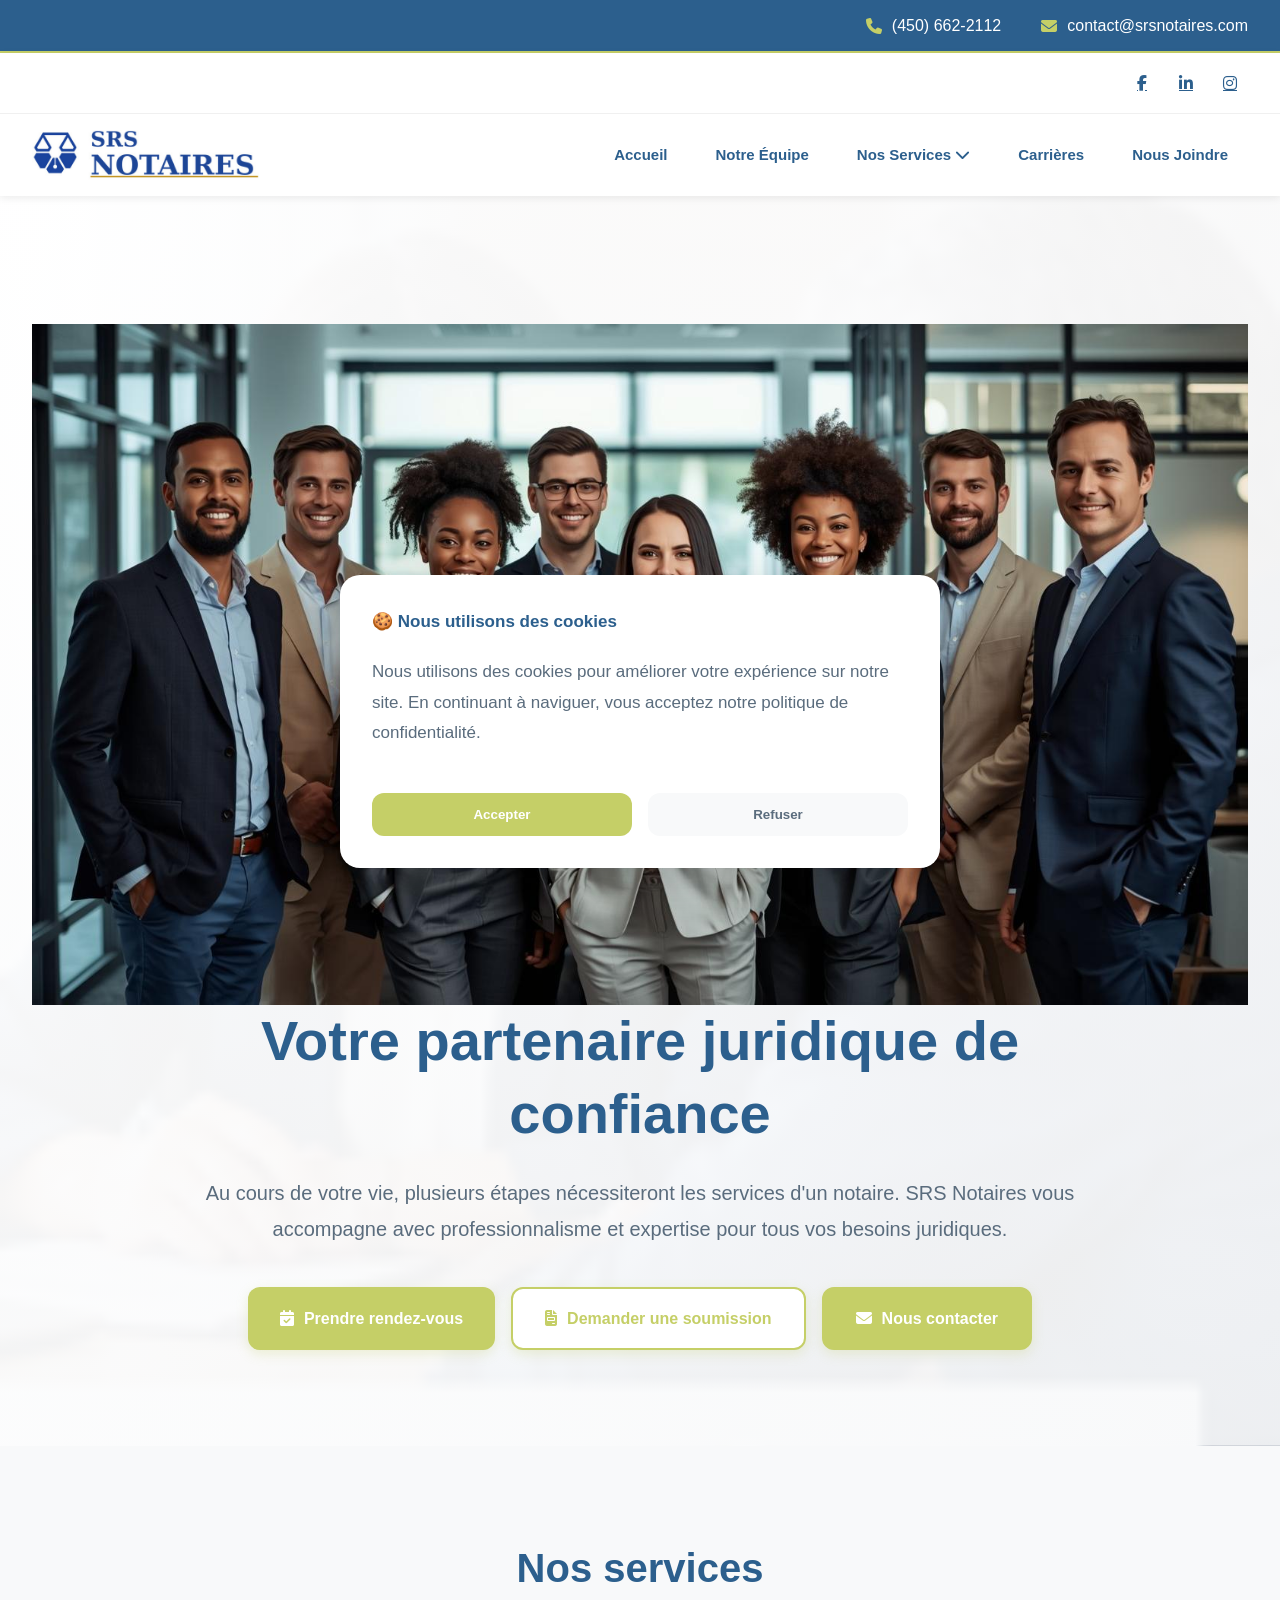
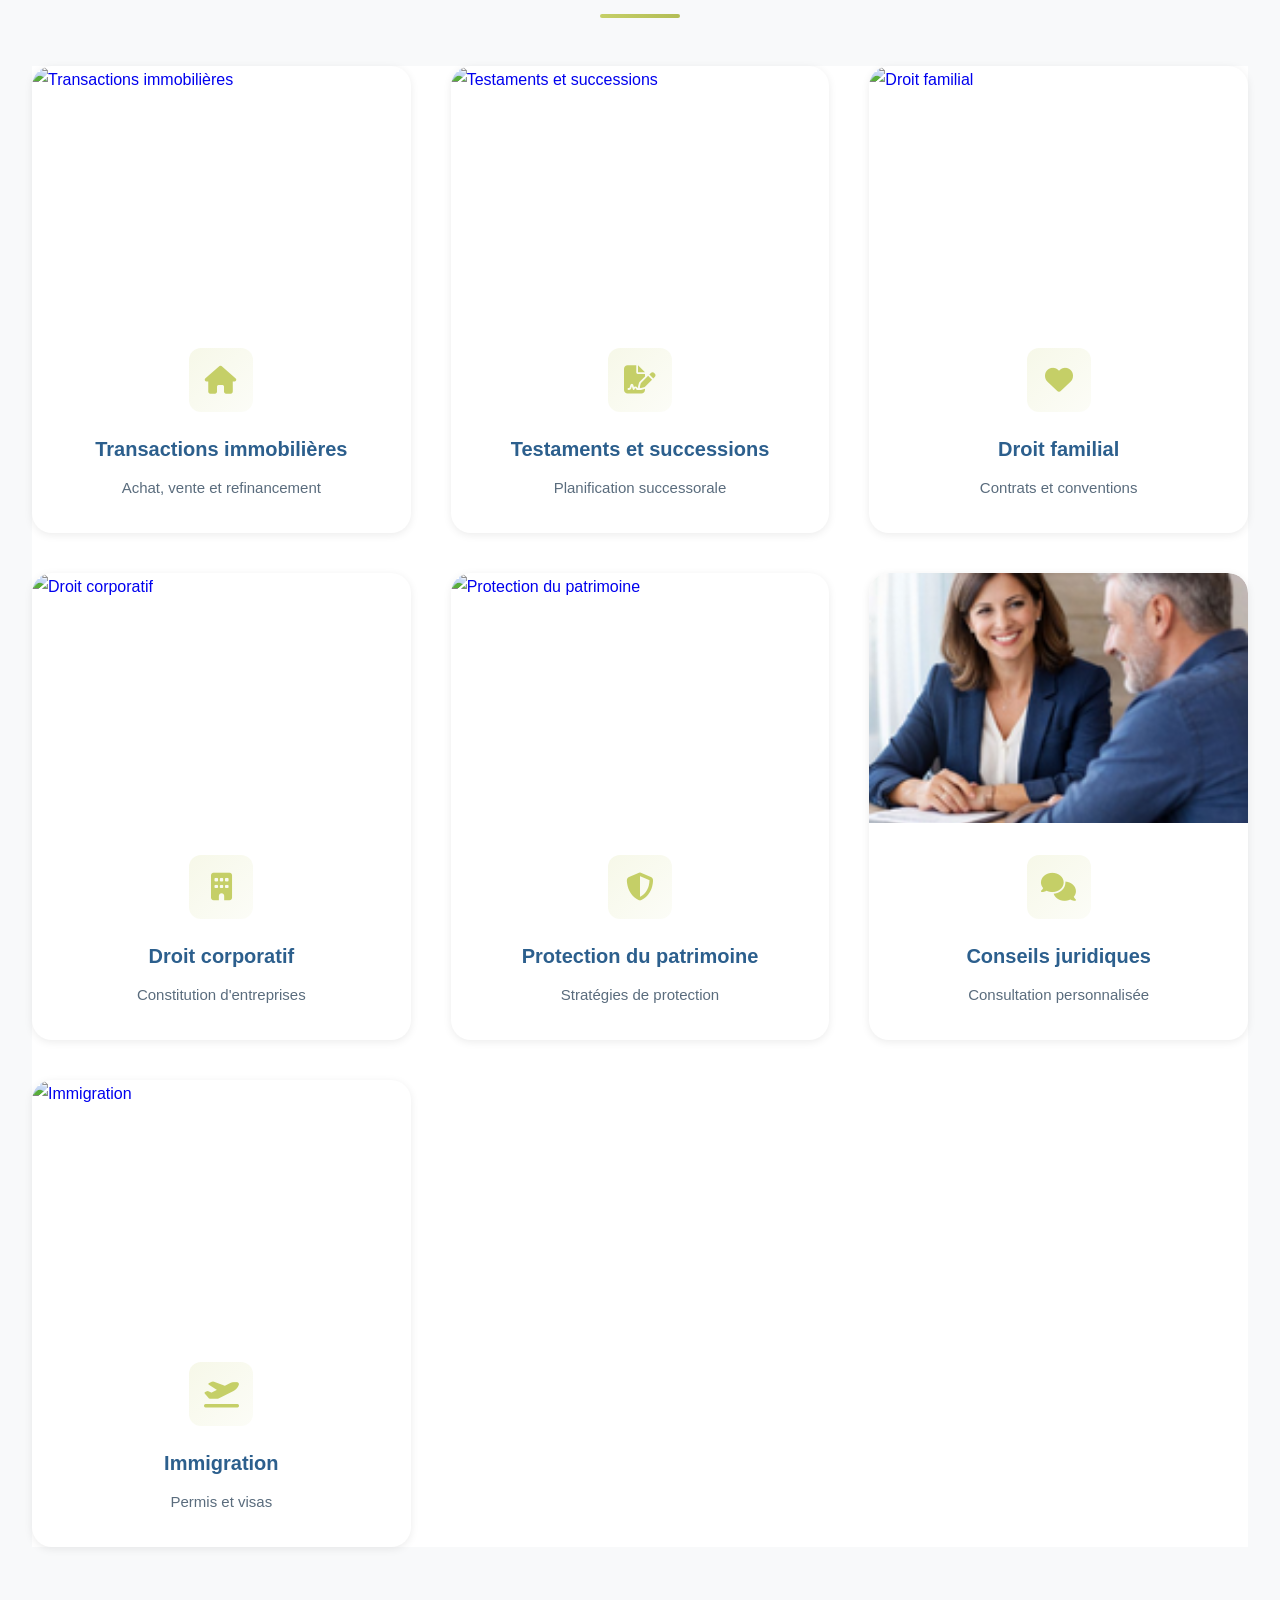
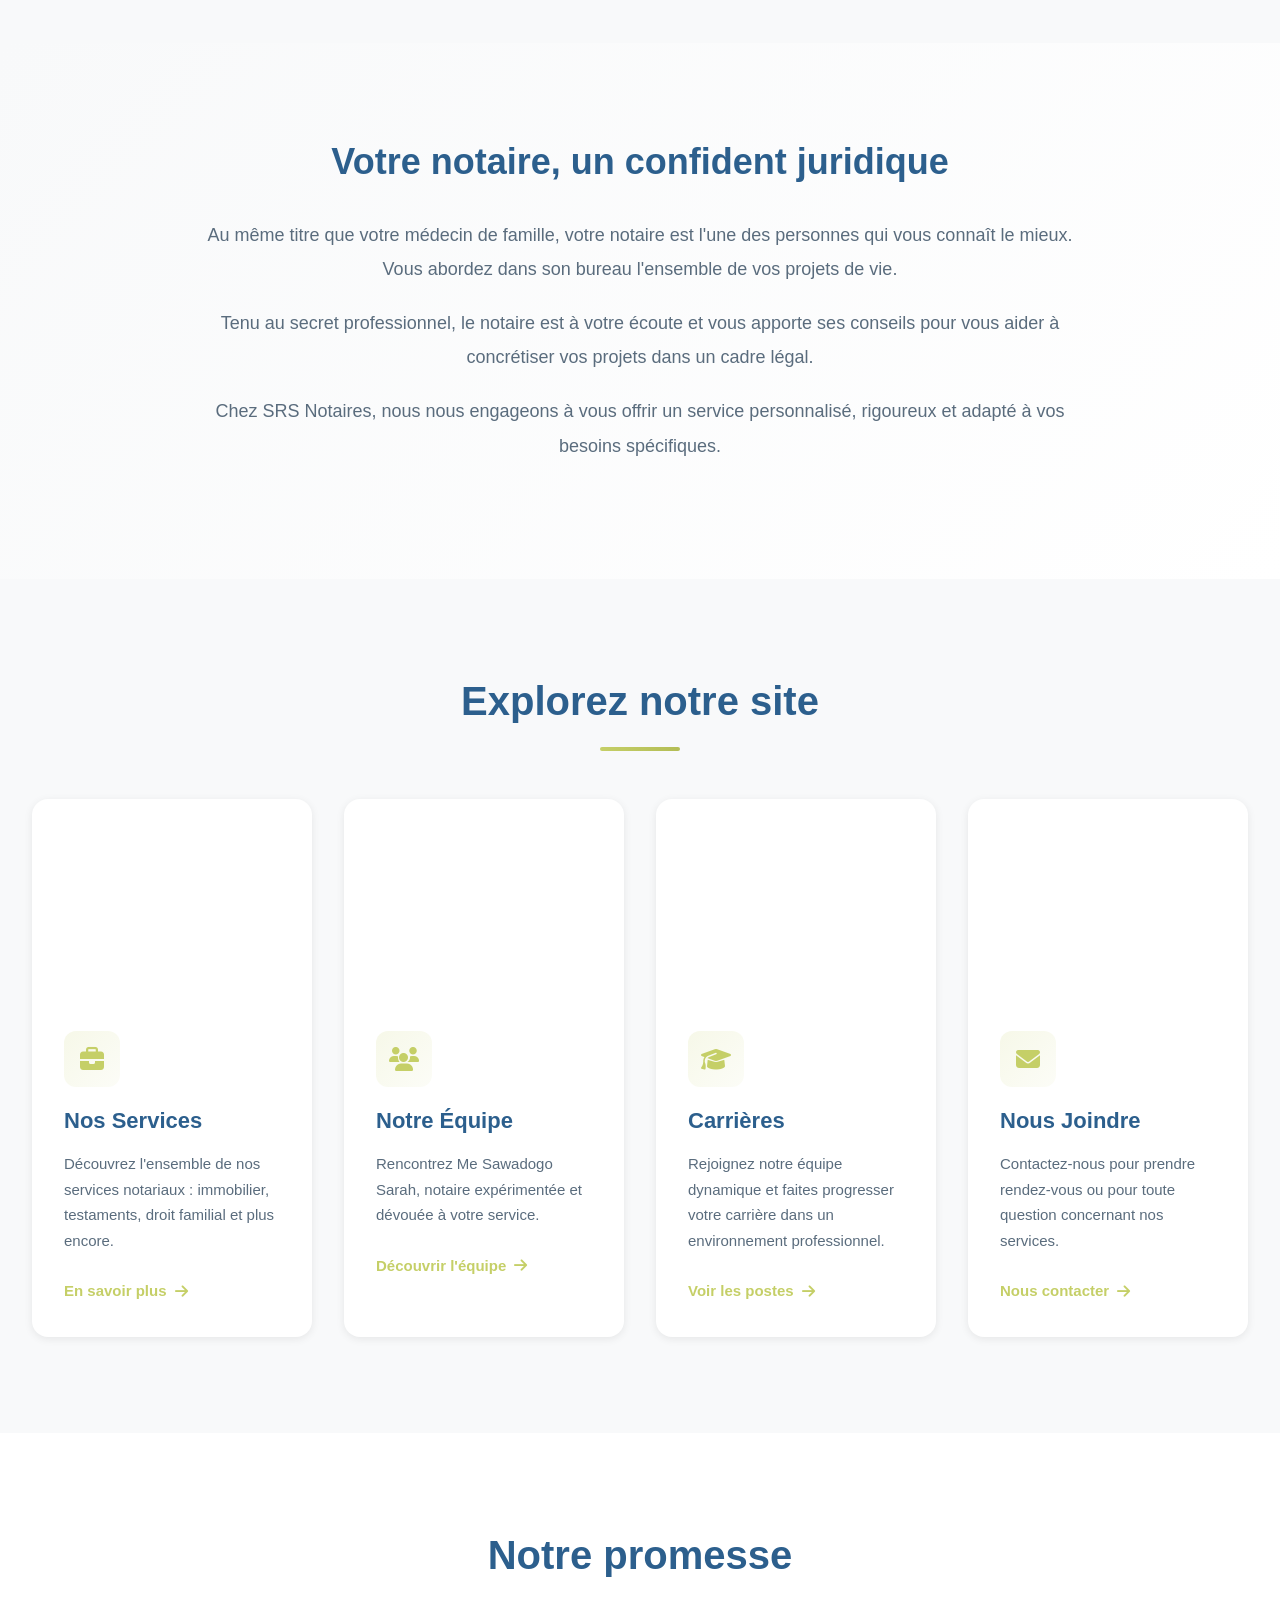
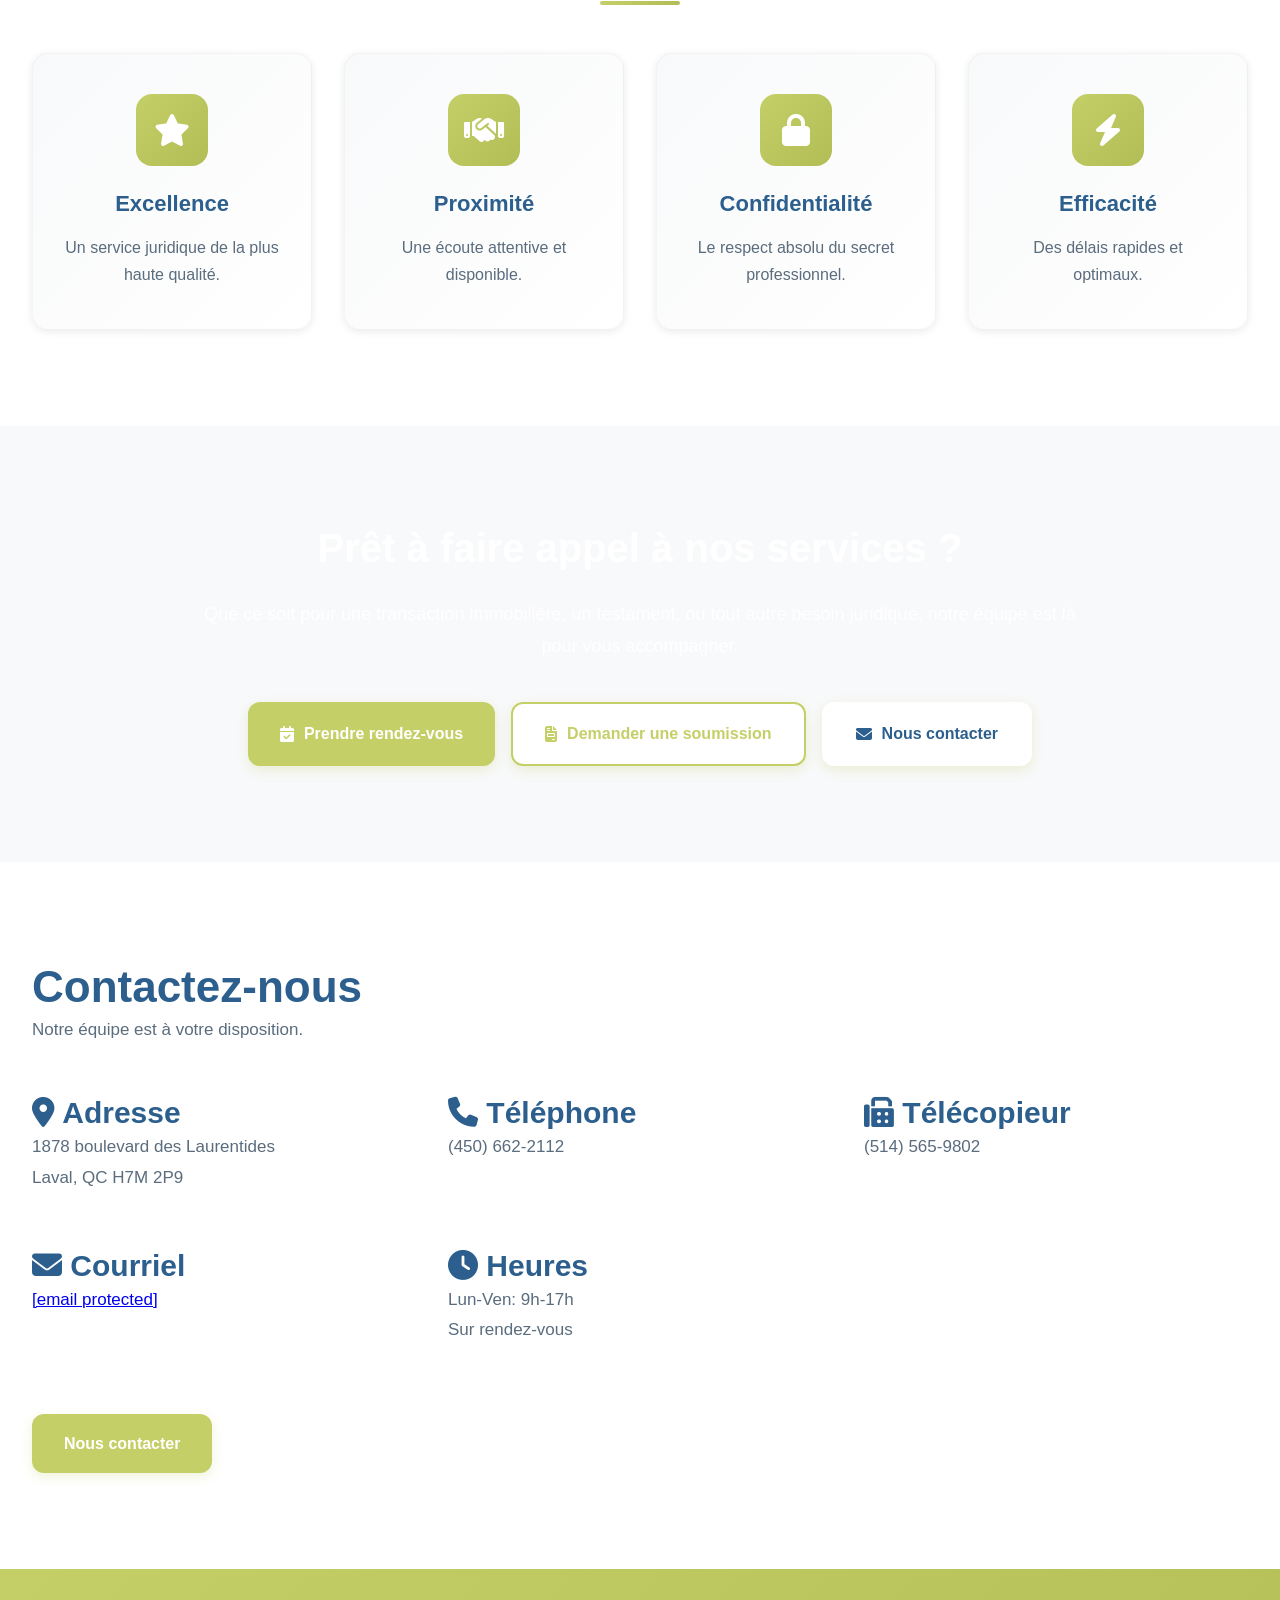
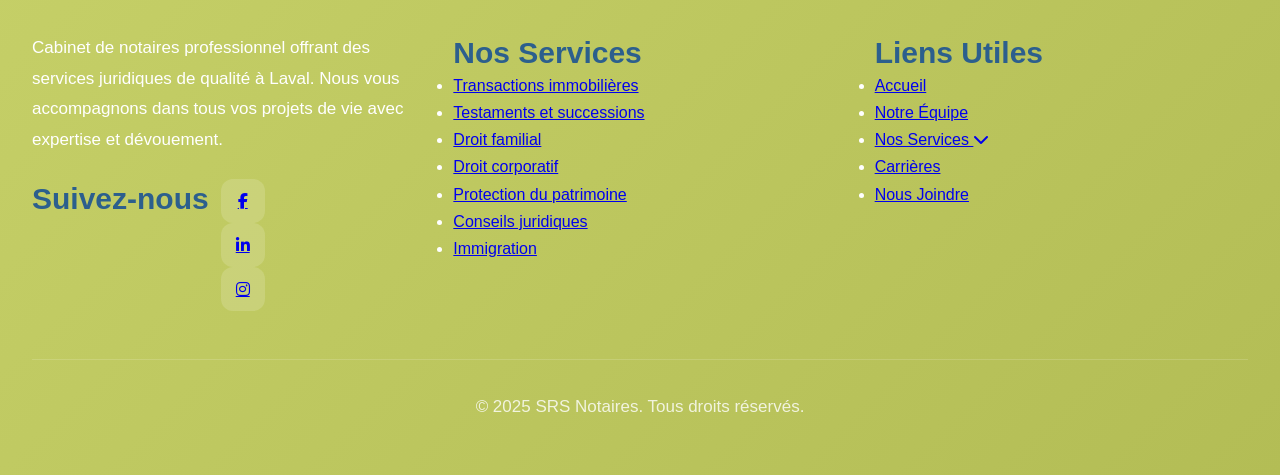
==== commit aba35cde: "Add files via upload" ====
--- a/index.html
+++ b/index.html
@@ -111,7 +111,7 @@
             </div>
             <div class="top-contact-item">
                 <i class="fas fa-envelope"></i>
-                <a href="/cdn-cgi/l/email-protection#fd94939b92bd8e8f8ed09392899c948f98d39e9290"><span class="__cf_email__" data-cfemail="6b02050d042b1819184605041f0a02190e45080406">[email&#160;protected]</span></a>
+                <a href="/cdn-cgi/l/email-protection#fd94939b92bd8e8f8ed09392899c948f98d39e9290"><span class="__cf_email__" data-cfemail="6b02050d042b1819184605041f0a02190e45080406">contact@srsnotaires.com</span></a>
             </div>
         </div>
     </div>
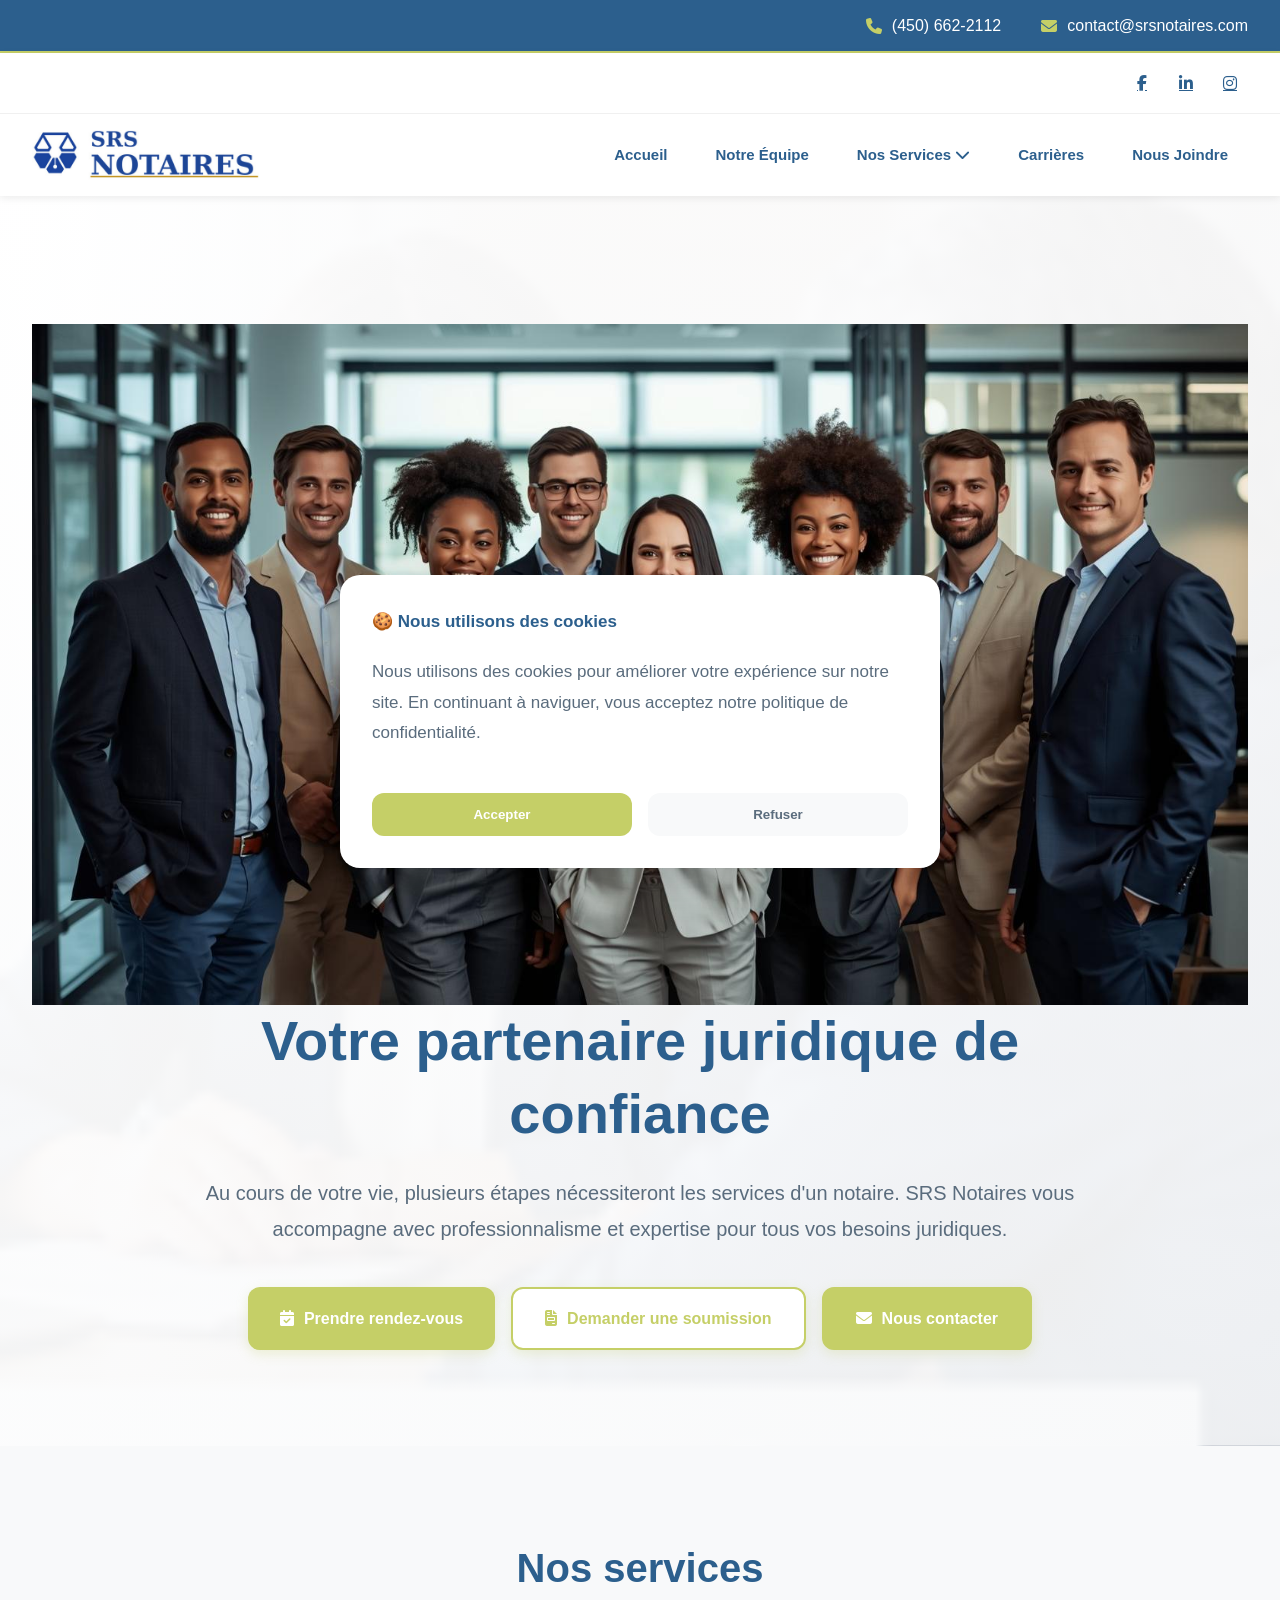
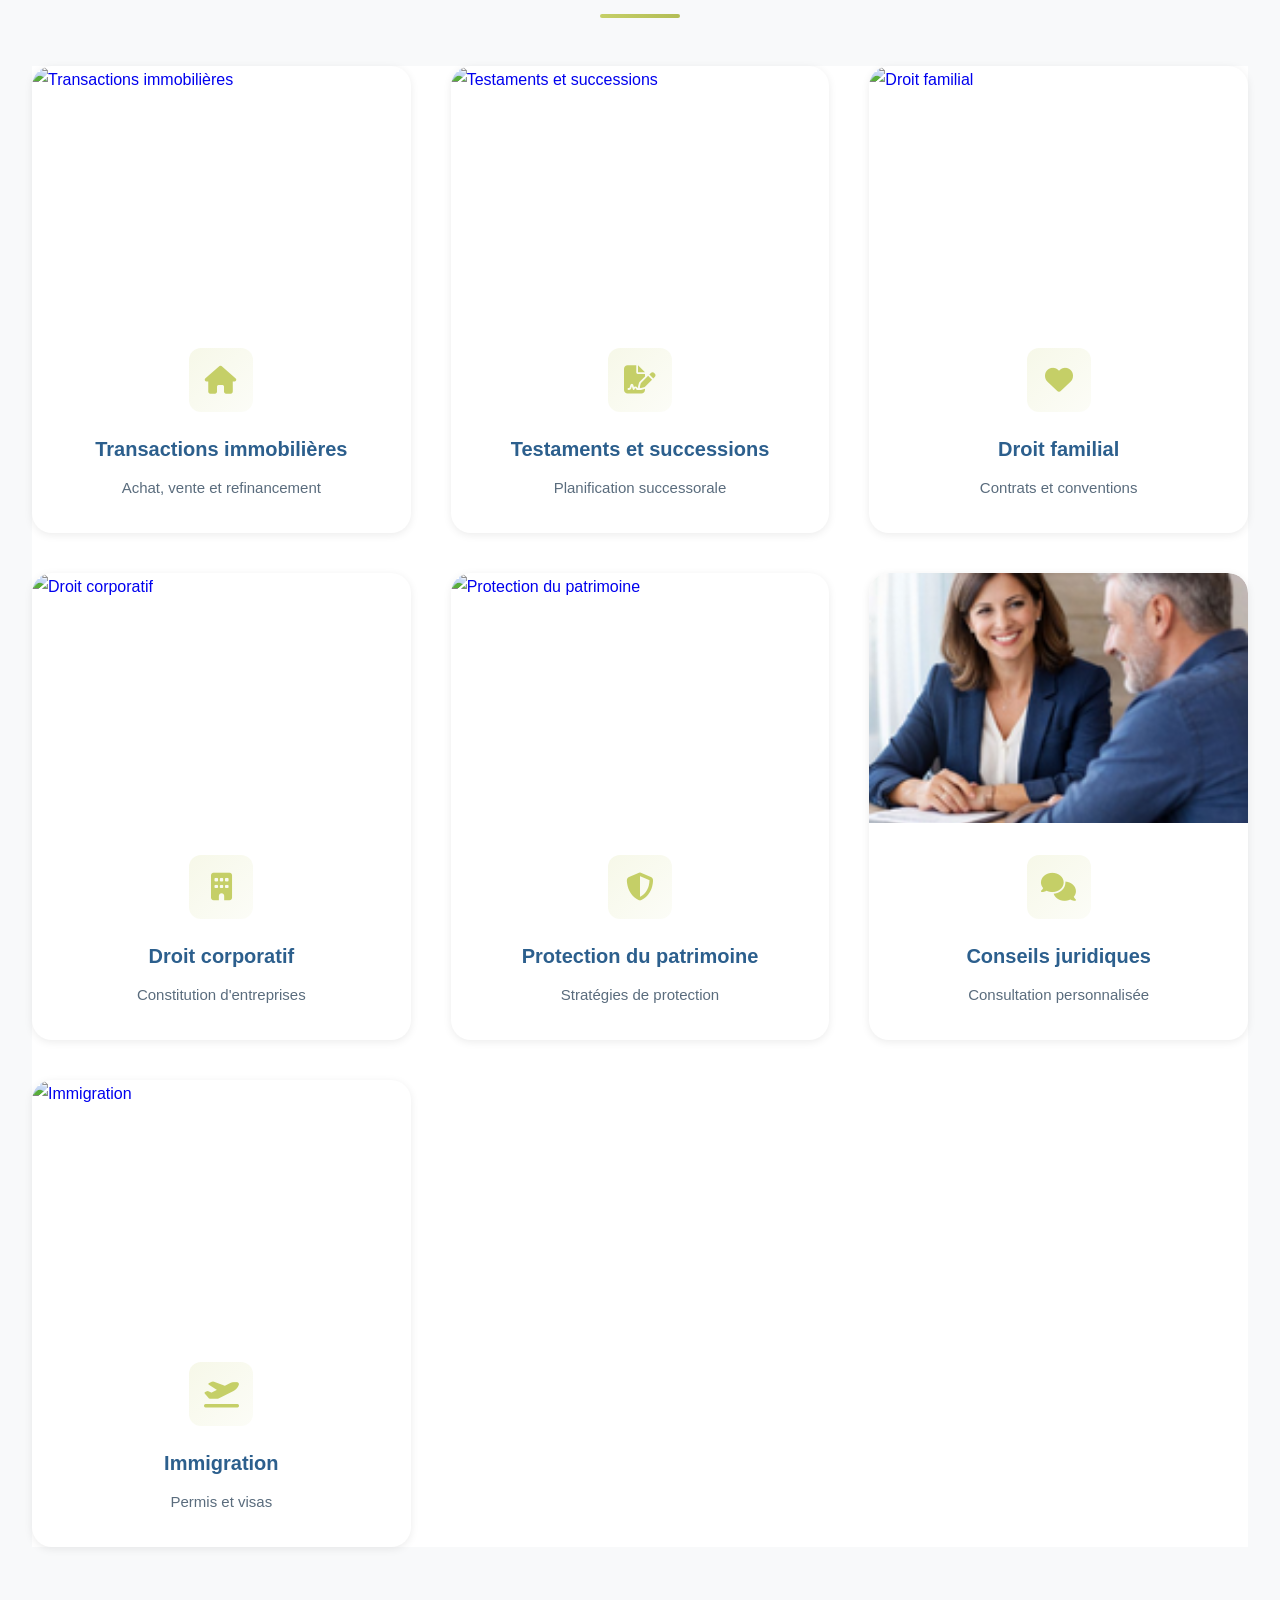
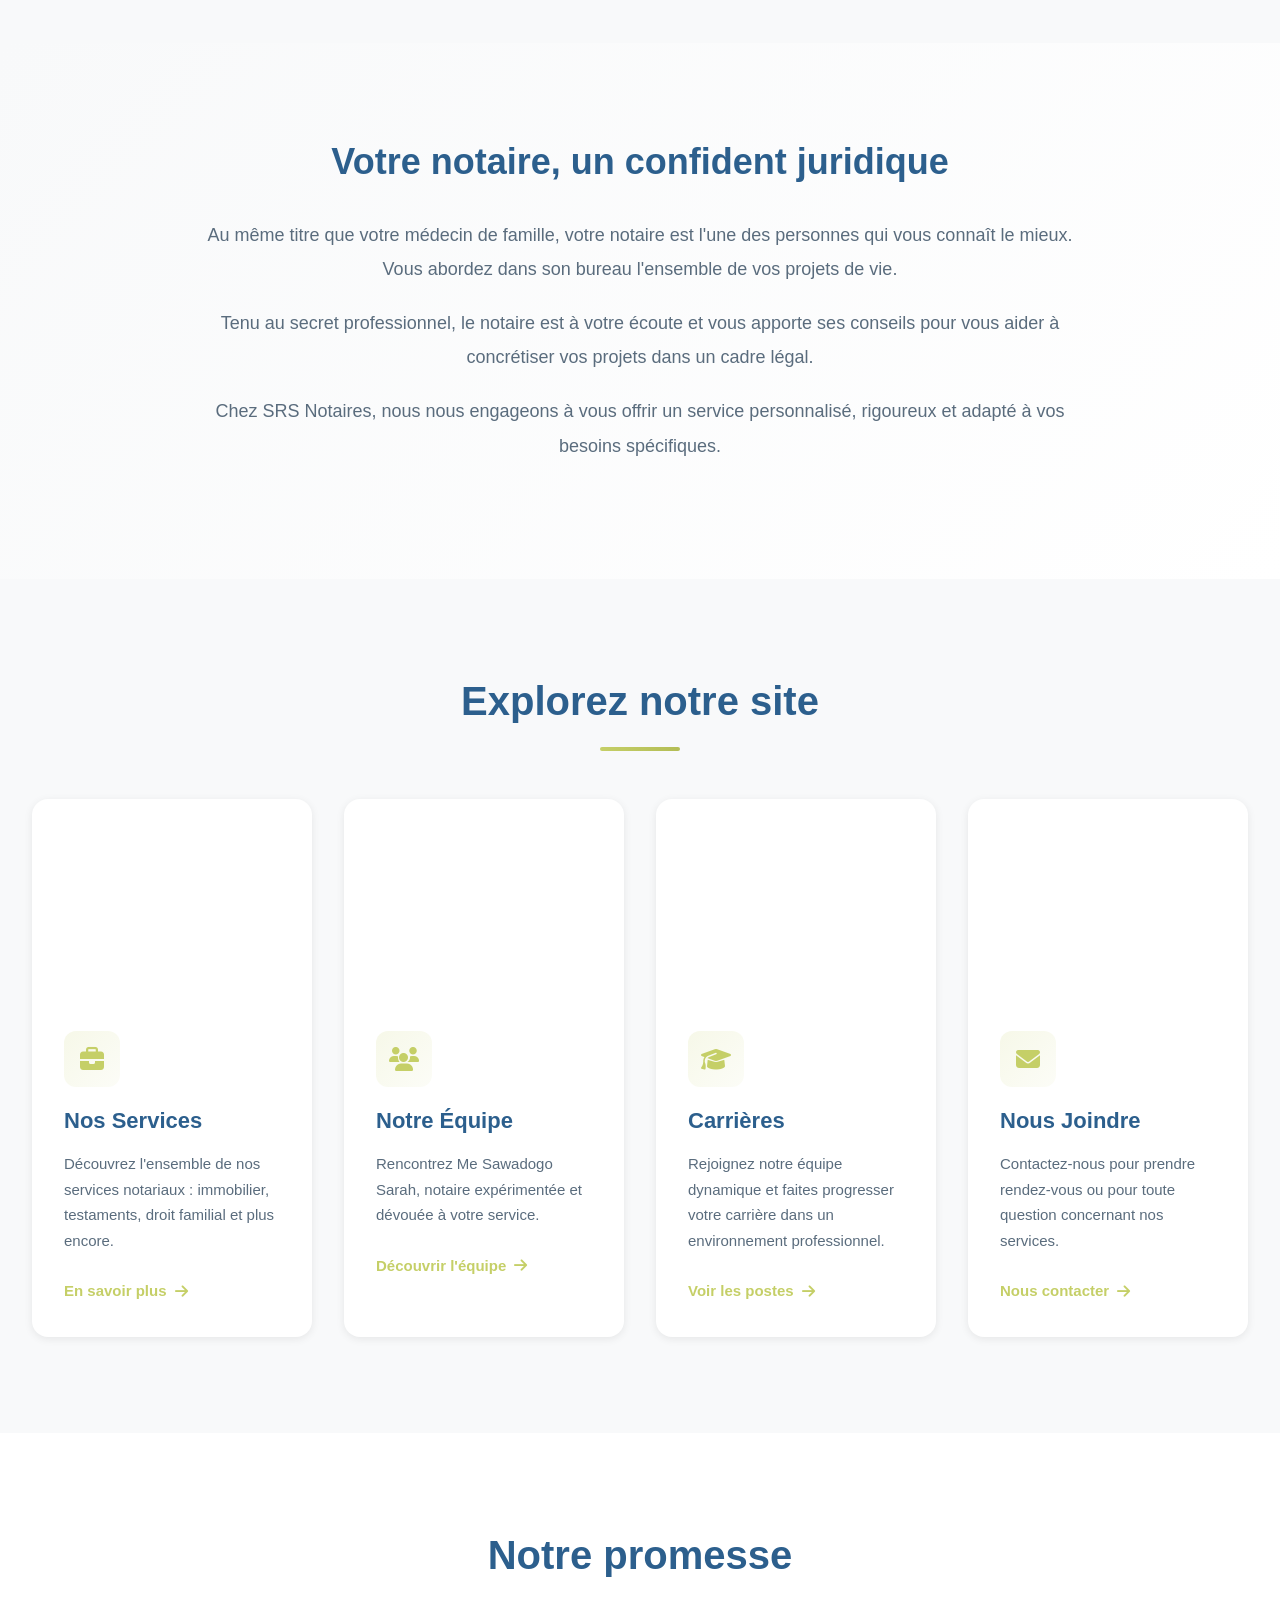
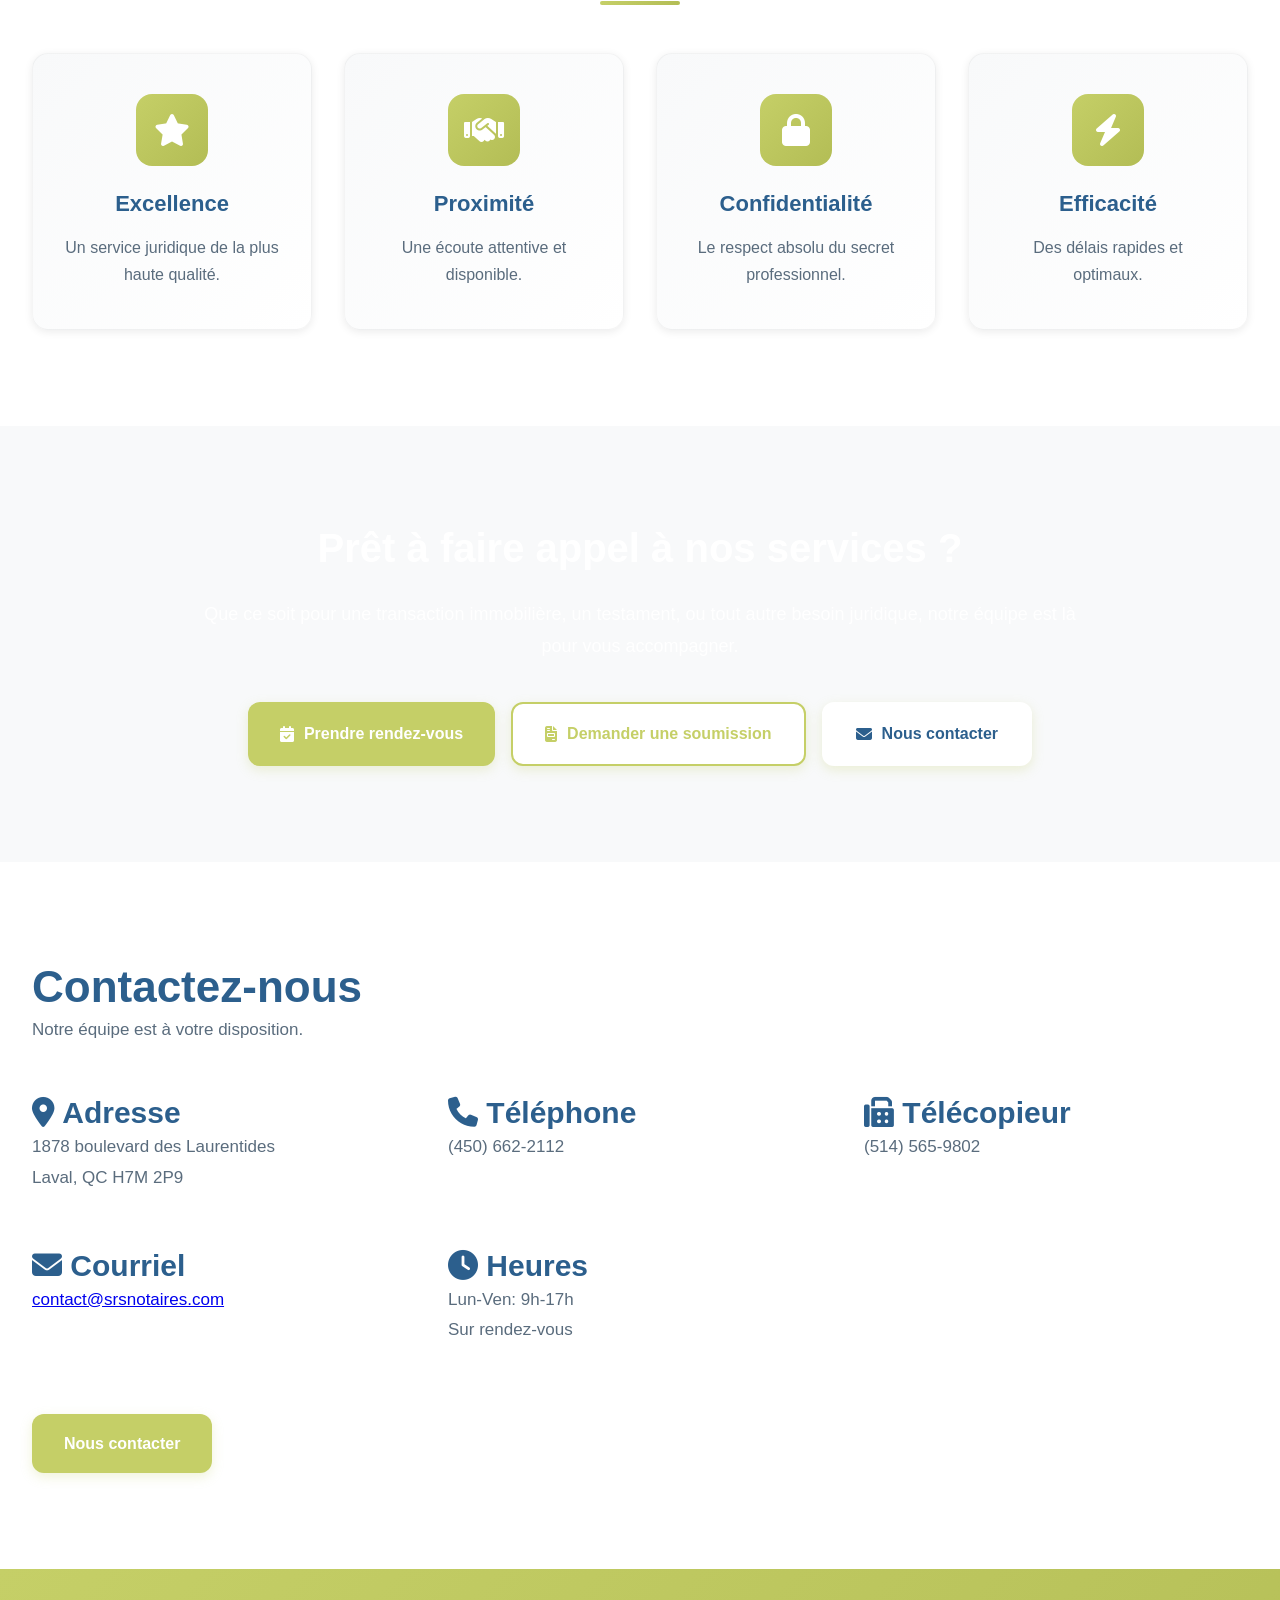
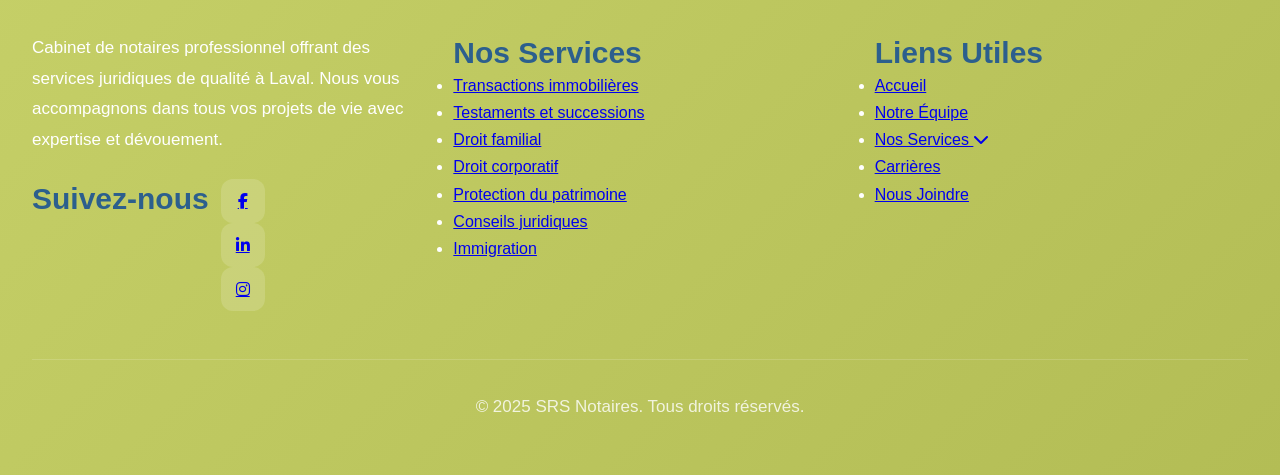
==== commit aa5ecb92: "Add files via upload" ====
--- a/index.html
+++ b/index.html
@@ -364,7 +364,7 @@
                 </div>
                 <div class="contact-item">
                     <h3><i class="fas fa-envelope"></i> Courriel</h3>
-                    <p><a href="/cdn-cgi/l/email-protection#abc2c5cdc4ebd8d9d886c5c4dfcac2d9ce85c8c4c6"><span class="__cf_email__" data-cfemail="ff96919990bf8c8d8cd291908b9e968d9ad19c9092">[email&#160;protected]</span></a></p>
+                    <p><a href="/cdn-cgi/l/email-protection#abc2c5cdc4ebd8d9d886c5c4dfcac2d9ce85c8c4c6"><span class="__cf_email__" data-cfemail="ff96919990bf8c8d8cd291908b9e968d9ad19c9092">contact@srsnotaires.com</span></a></p>
                 </div>
                 <div class="contact-item">
                     <h3><i class="fas fa-clock"></i> Heures</h3>
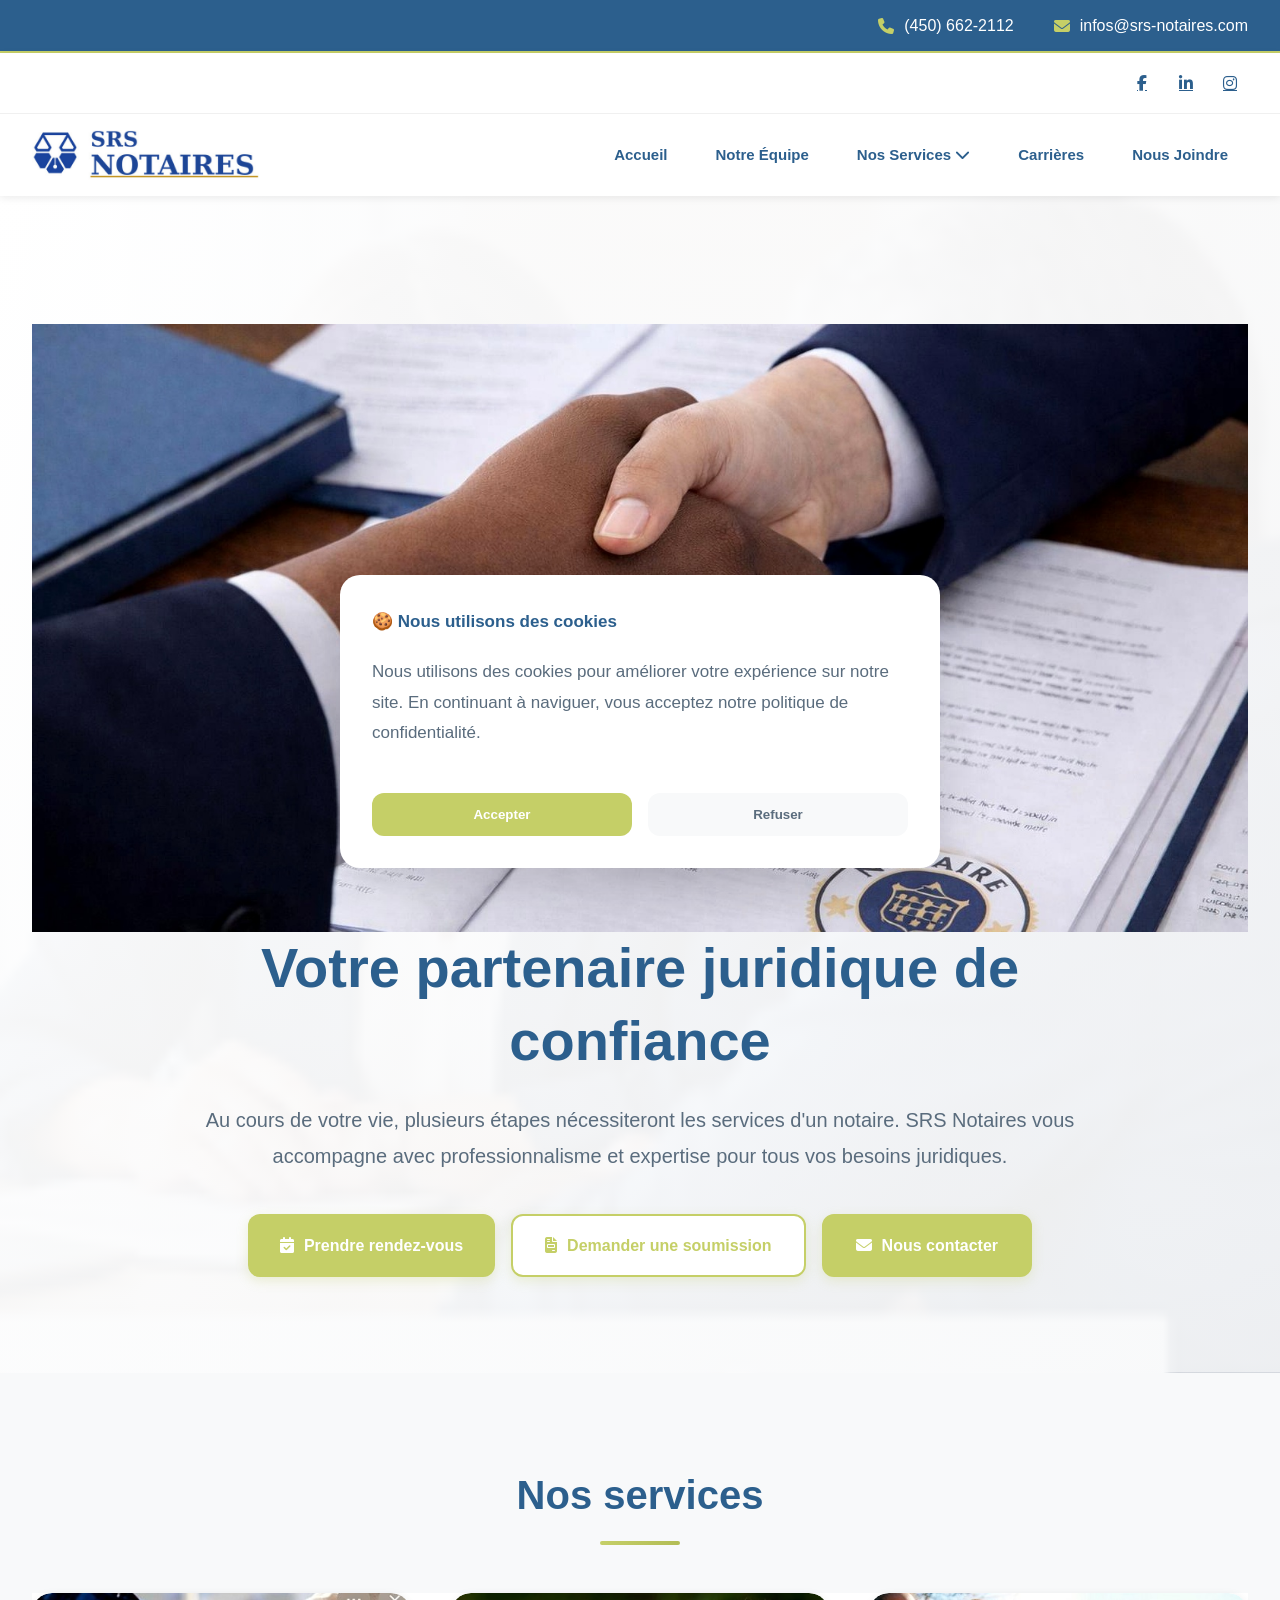
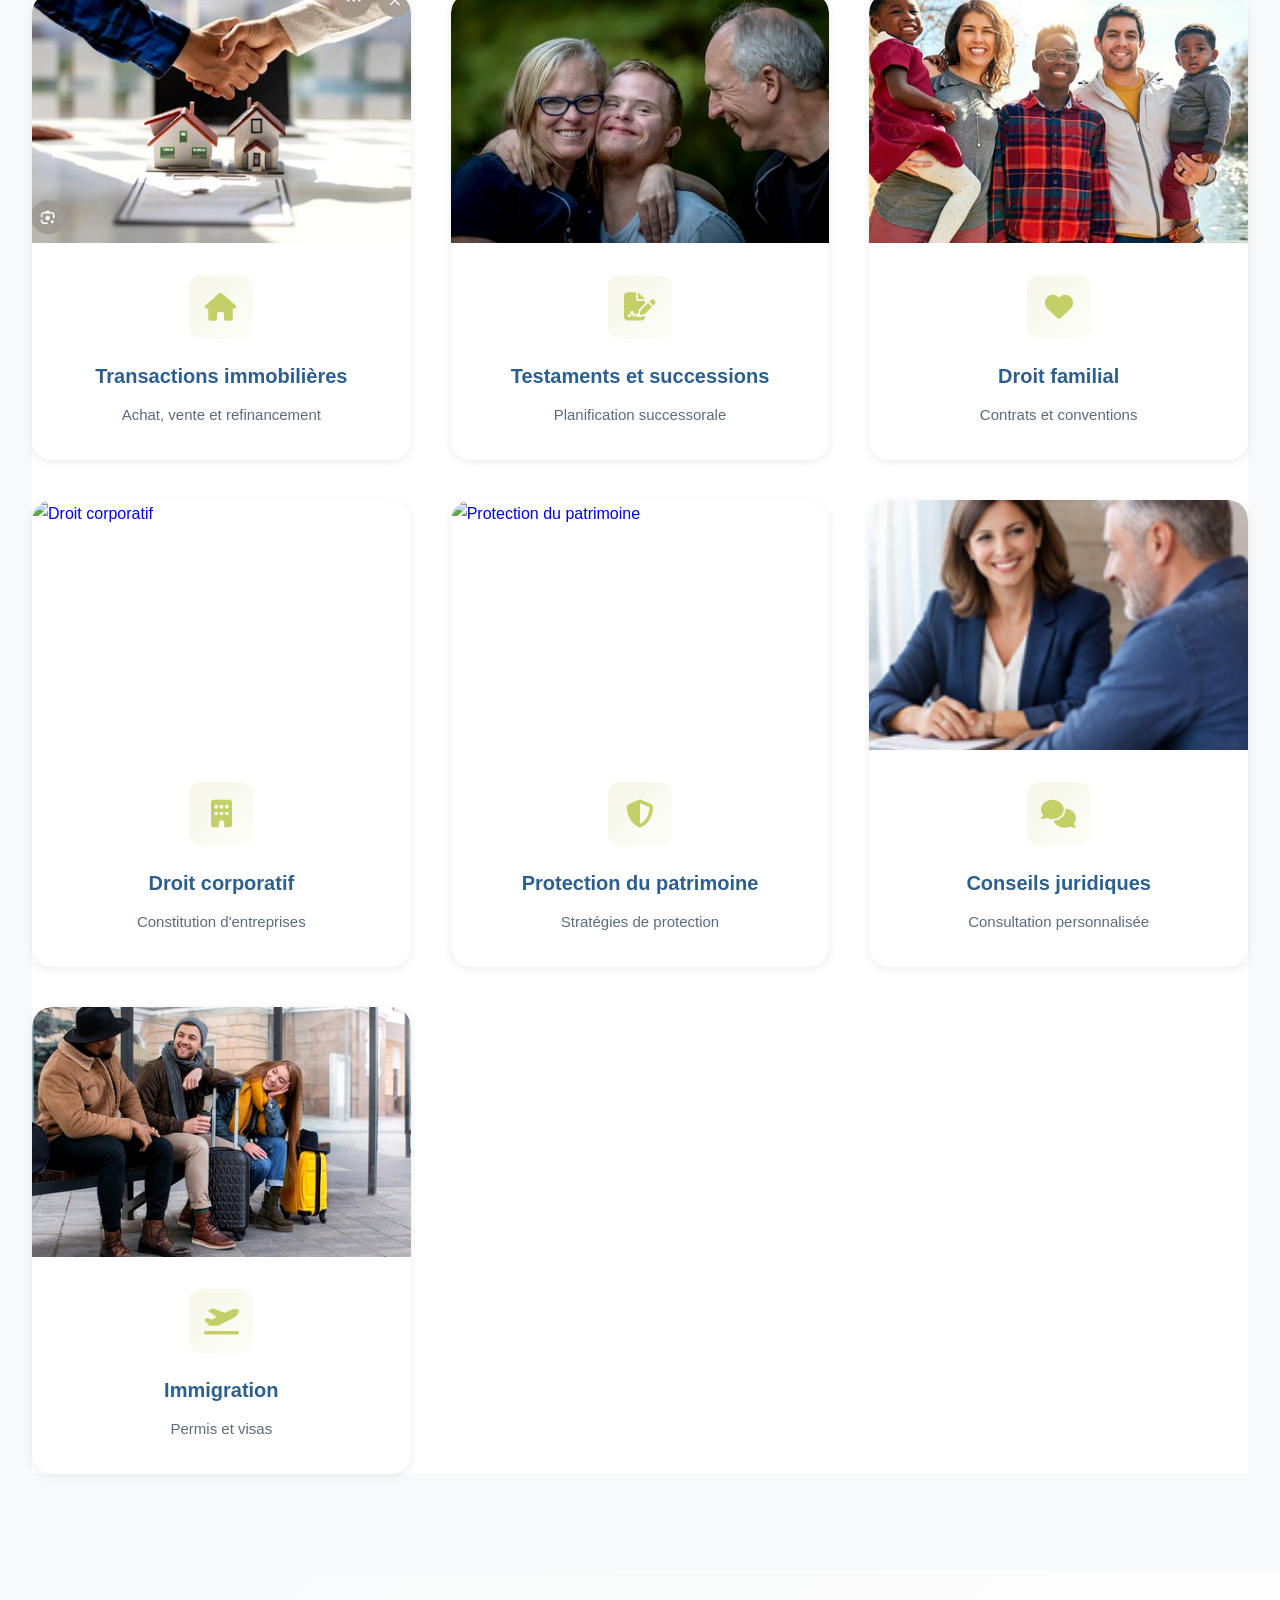
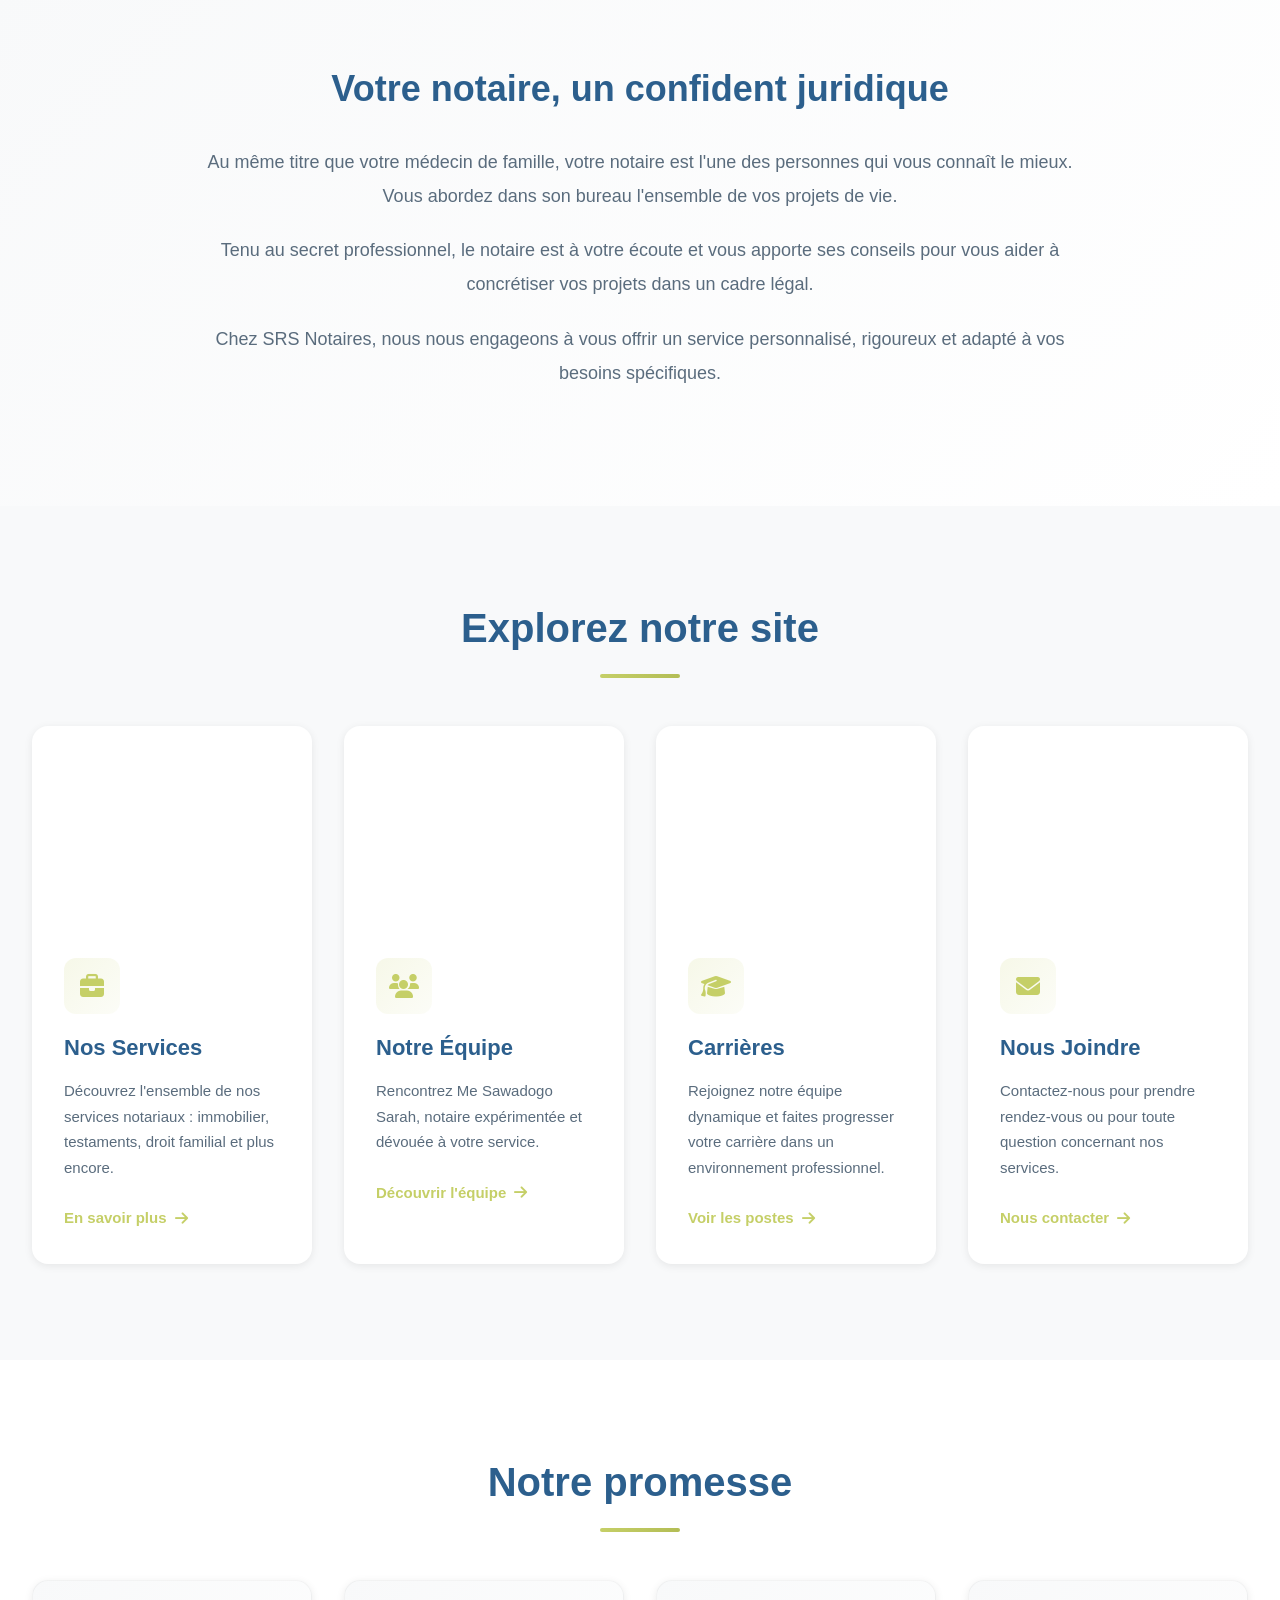
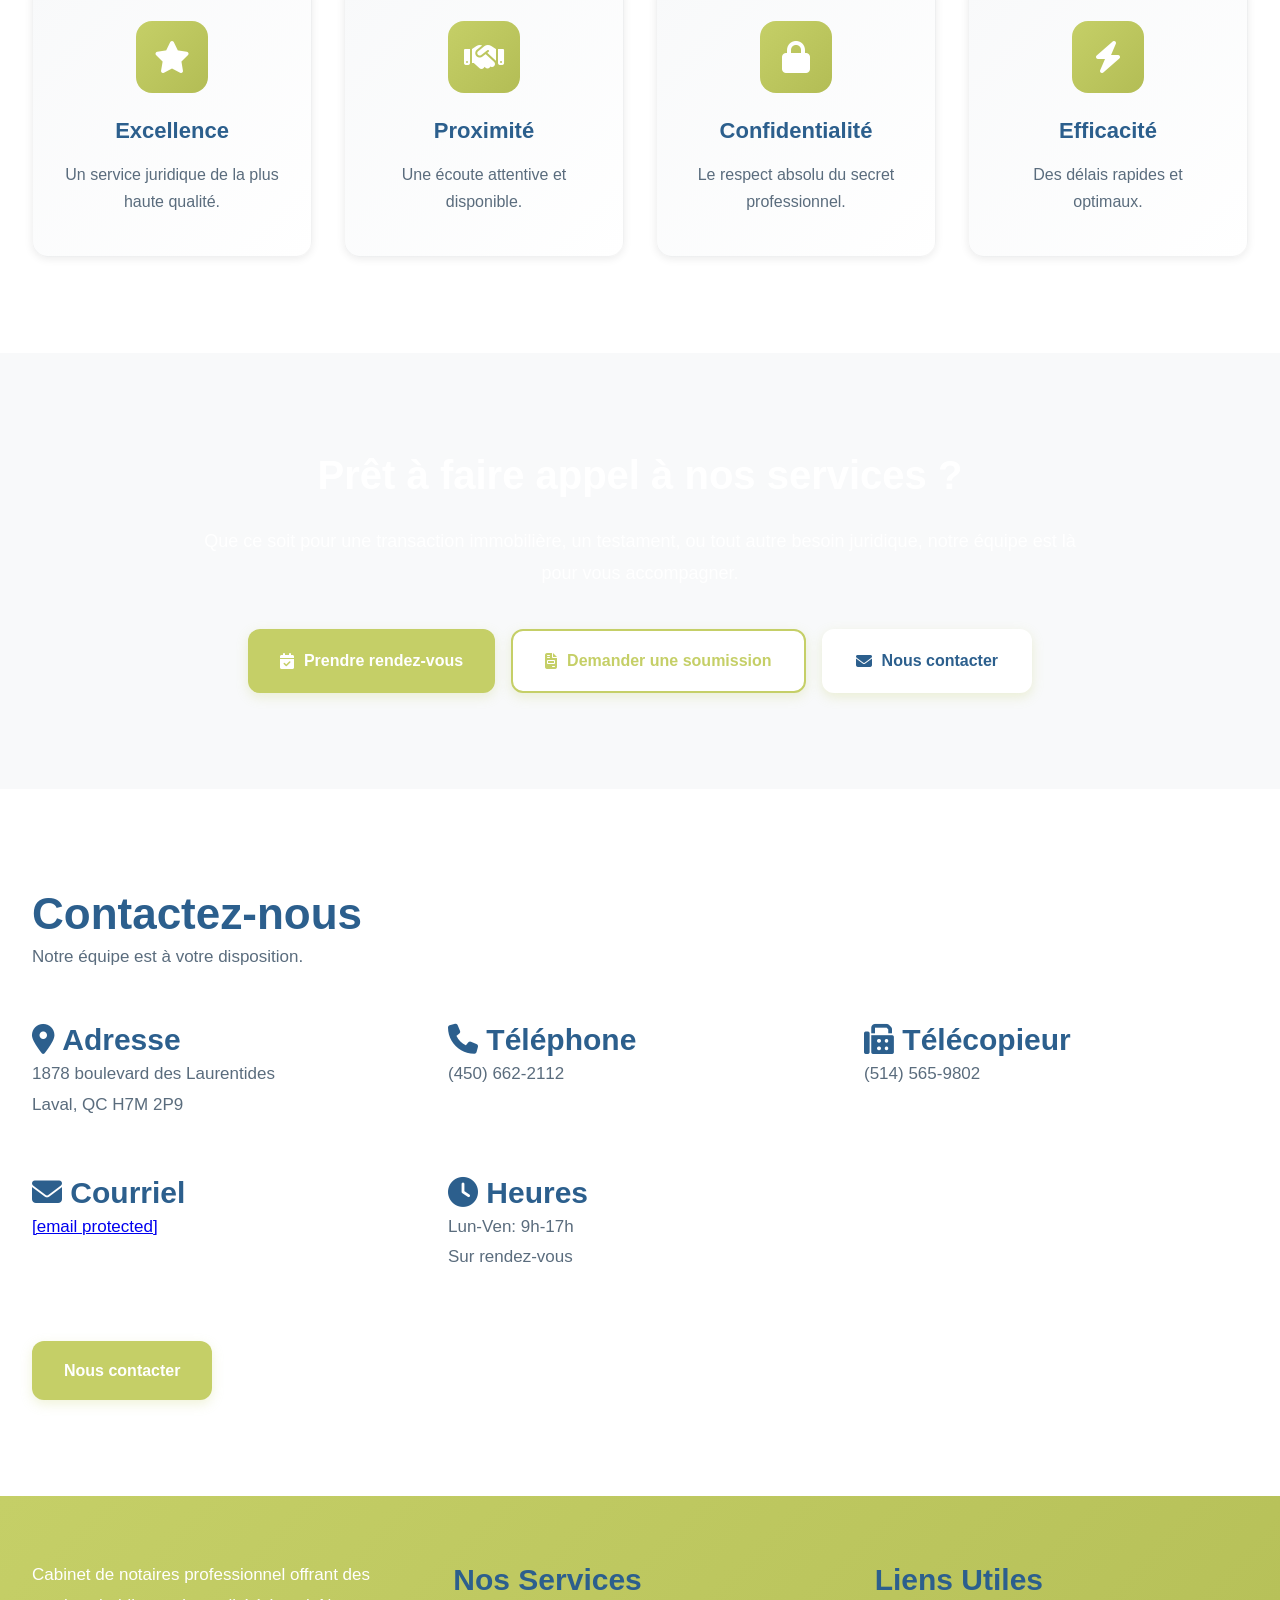
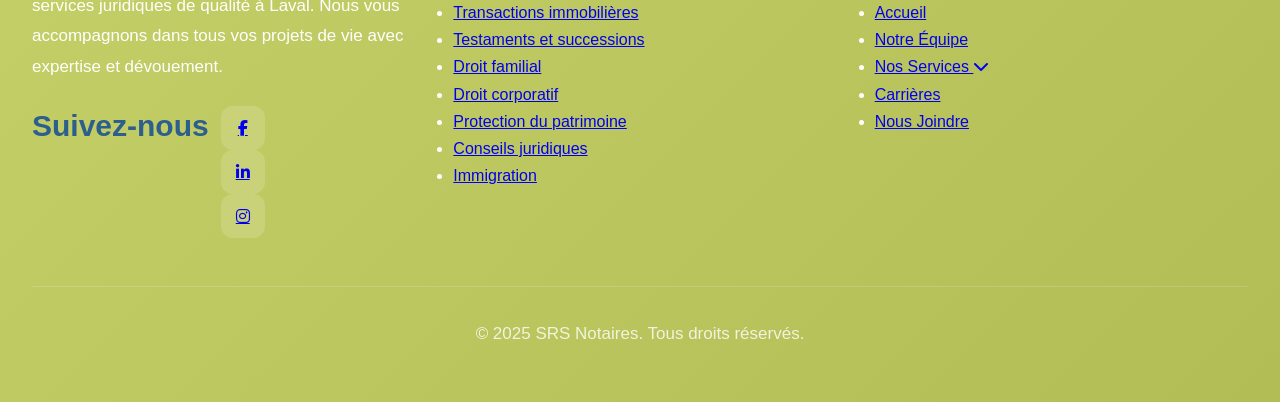
==== commit e1ceaa82: "Add files via upload" ====
--- a/index.html
+++ b/index.html
@@ -111,7 +111,7 @@
             </div>
             <div class="top-contact-item">
                 <i class="fas fa-envelope"></i>
-                <a href="/cdn-cgi/l/email-protection#fd94939b92bd8e8f8ed09392899c948f98d39e9290"><span class="__cf_email__" data-cfemail="6b02050d042b1819184605041f0a02190e45080406">contact@srsnotaires.com</span></a>
+                <a href="/cdn-cgi/l/email-protection#fd94939b92bd8e8f8ed09392899c948f98d39e9290"><span class="__cf_email__" data-cfemail="6b02050d042b1819184605041f0a02190e45080406">infos@srs-notaires.com</span></a>
             </div>
         </div>
     </div>
@@ -158,7 +158,7 @@
 
         <section class="hero hero-image">
         <div class="hero-background">
-            <img src="hero-team.jpg" alt="Professionnels SRS Notaires">
+            <img src="hero-families.jpg" alt="Familles diverses - SRS Notaires accompagne toutes les familles">
             <div class="hero-overlay"></div>
         </div>
         <div class="hero-content">
@@ -182,7 +182,7 @@
         <h2 class="section-title">Nos services</h2>
         <div class="services-photo-grid">
             <a href="services.html#service-immobilier" class="service-photo-card">
-                <img src="https://images.unsplash.com/photo-1582407947304-fd86f028f716?w=600&q=80" alt="Transactions immobilières">
+                <img src="service-transactions-immobilieres.jpg" alt="Transactions immobilières">
                 <div class="service-photo-overlay">
                     <div class="service-photo-icon"><i class="fas fa-home"></i></div>
                     <h3>Transactions immobilières</h3>
@@ -191,7 +191,7 @@
             </a>
 
             <a href="services.html#service-testaments" class="service-photo-card">
-                <img src="https://images.unsplash.com/photo-1556761175-b413da4baf72?w=600&q=80" alt="Testaments et successions">
+                <img src="service-testaments-succession.jpg" alt="Testaments et successions">
                 <div class="service-photo-overlay">
                     <div class="service-photo-icon"><i class="fas fa-file-signature"></i></div>
                     <h3>Testaments et successions</h3>
@@ -200,7 +200,7 @@
             </a>
 
             <a href="services.html#service-familial" class="service-photo-card">
-                <img src="https://images.unsplash.com/photo-1573497620053-ea5300f94f21?w=600&q=80" alt="Droit familial">
+                <img src="service-droit-familial.jpg" alt="Droit familial">
                 <div class="service-photo-overlay">
                     <div class="service-photo-icon"><i class="fas fa-heart"></i></div>
                     <h3>Droit familial</h3>
@@ -236,7 +236,7 @@
             </a>
 
             <a href="services.html#service-immigration" class="service-photo-card">
-                <img src="https://images.unsplash.com/photo-1573496359142-b8d87734a5a2?w=600&q=80" alt="Immigration">
+                <img src="service-immigration.jpg" alt="Immigration">
                 <div class="service-photo-overlay">
                     <div class="service-photo-icon"><i class="fas fa-plane-departure"></i></div>
                     <h3>Immigration</h3>
@@ -364,7 +364,7 @@
                 </div>
                 <div class="contact-item">
                     <h3><i class="fas fa-envelope"></i> Courriel</h3>
-                    <p><a href="/cdn-cgi/l/email-protection#abc2c5cdc4ebd8d9d886c5c4dfcac2d9ce85c8c4c6"><span class="__cf_email__" data-cfemail="ff96919990bf8c8d8cd291908b9e968d9ad19c9092">contact@srsnotaires.com</span></a></p>
+                    <p><a href="/cdn-cgi/l/email-protection#abc2c5cdc4ebd8d9d886c5c4dfcac2d9ce85c8c4c6"><span class="__cf_email__" data-cfemail="ff96919990bf8c8d8cd291908b9e968d9ad19c9092">[email&#160;protected]</span></a></p>
                 </div>
                 <div class="contact-item">
                     <h3><i class="fas fa-clock"></i> Heures</h3>
